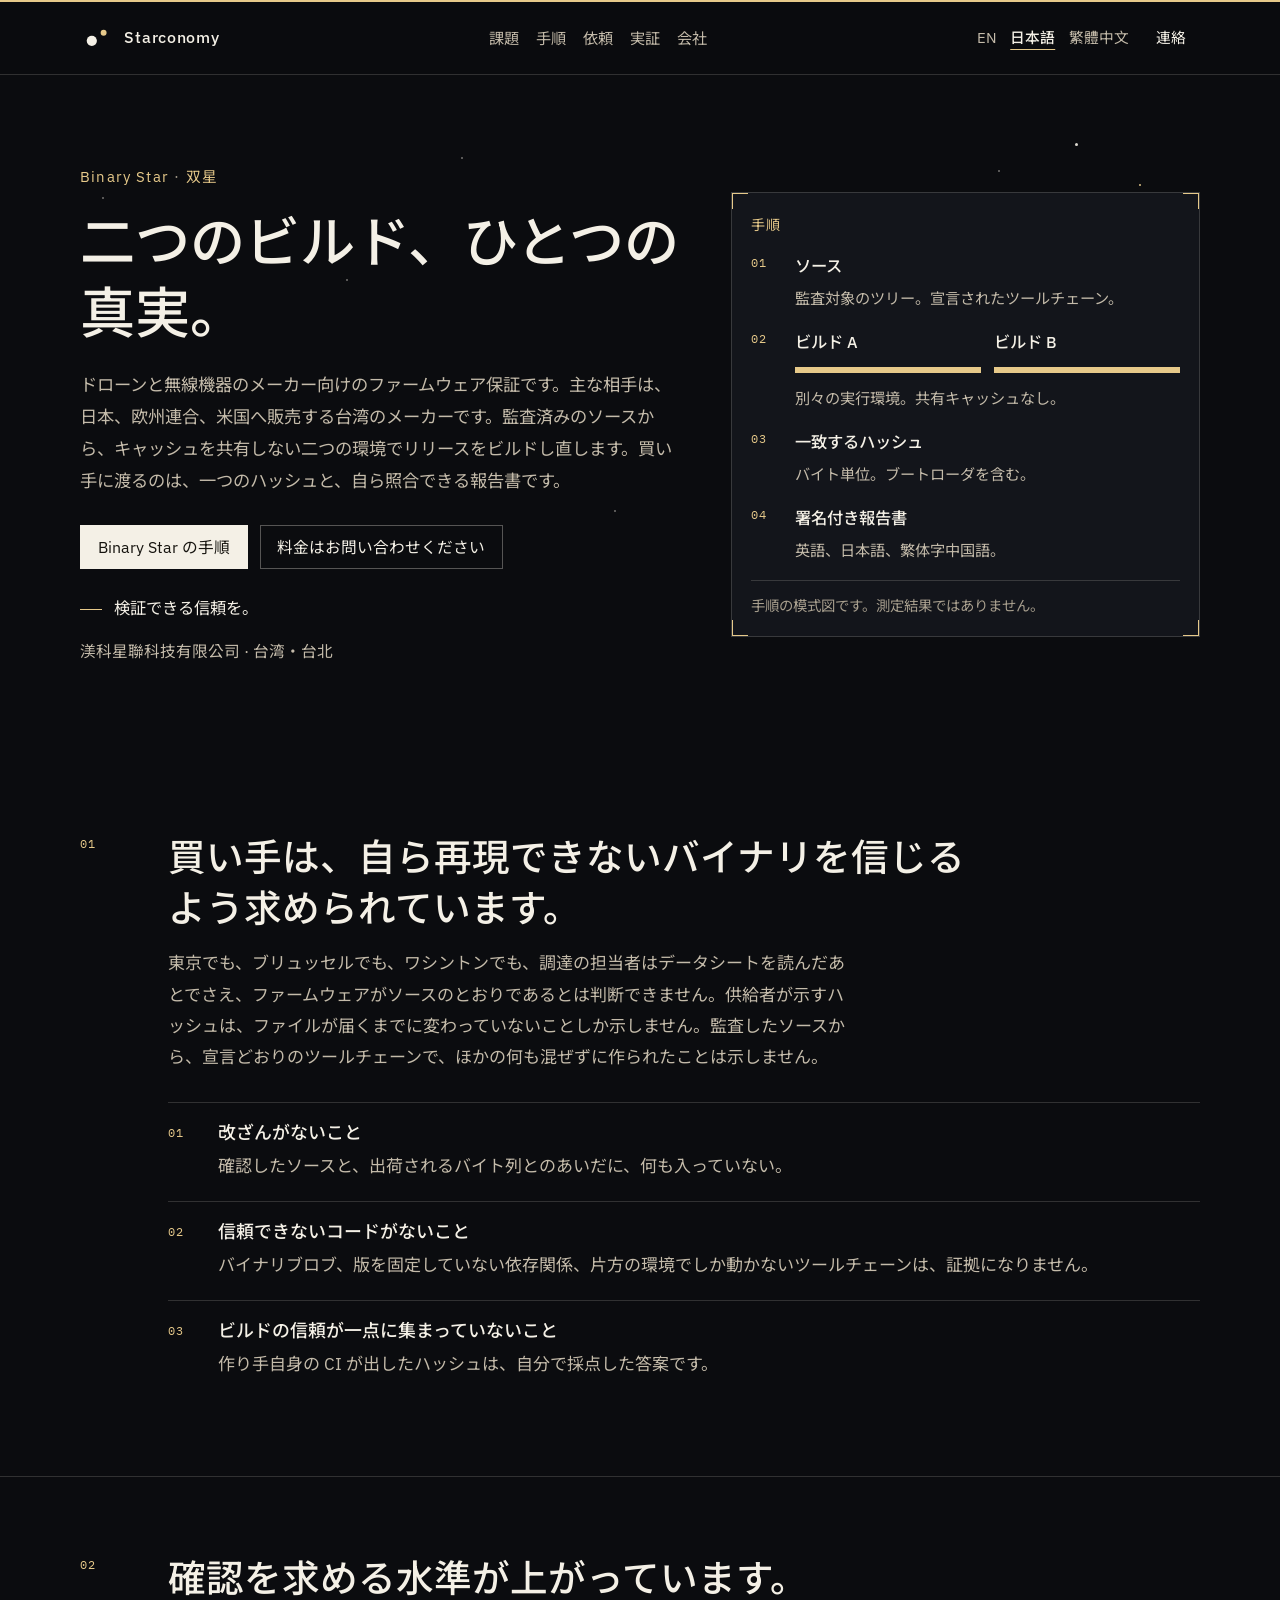
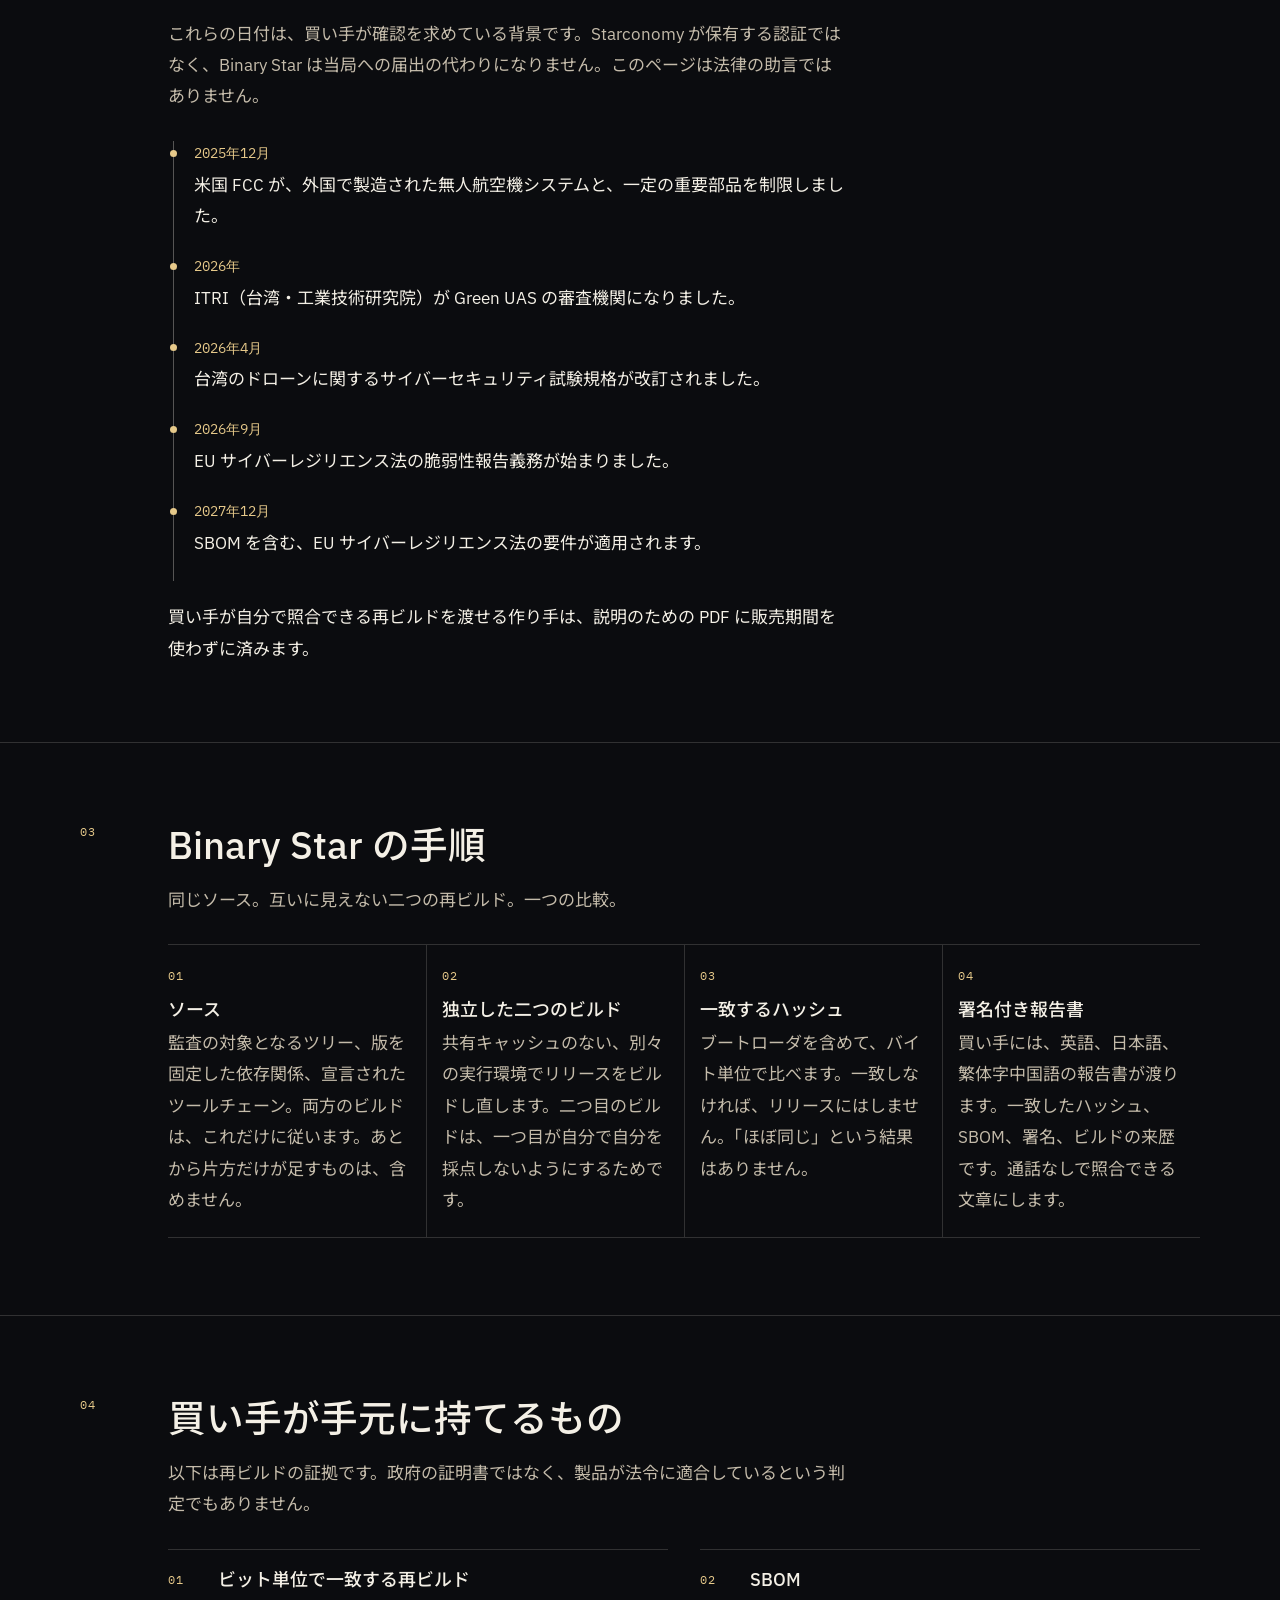
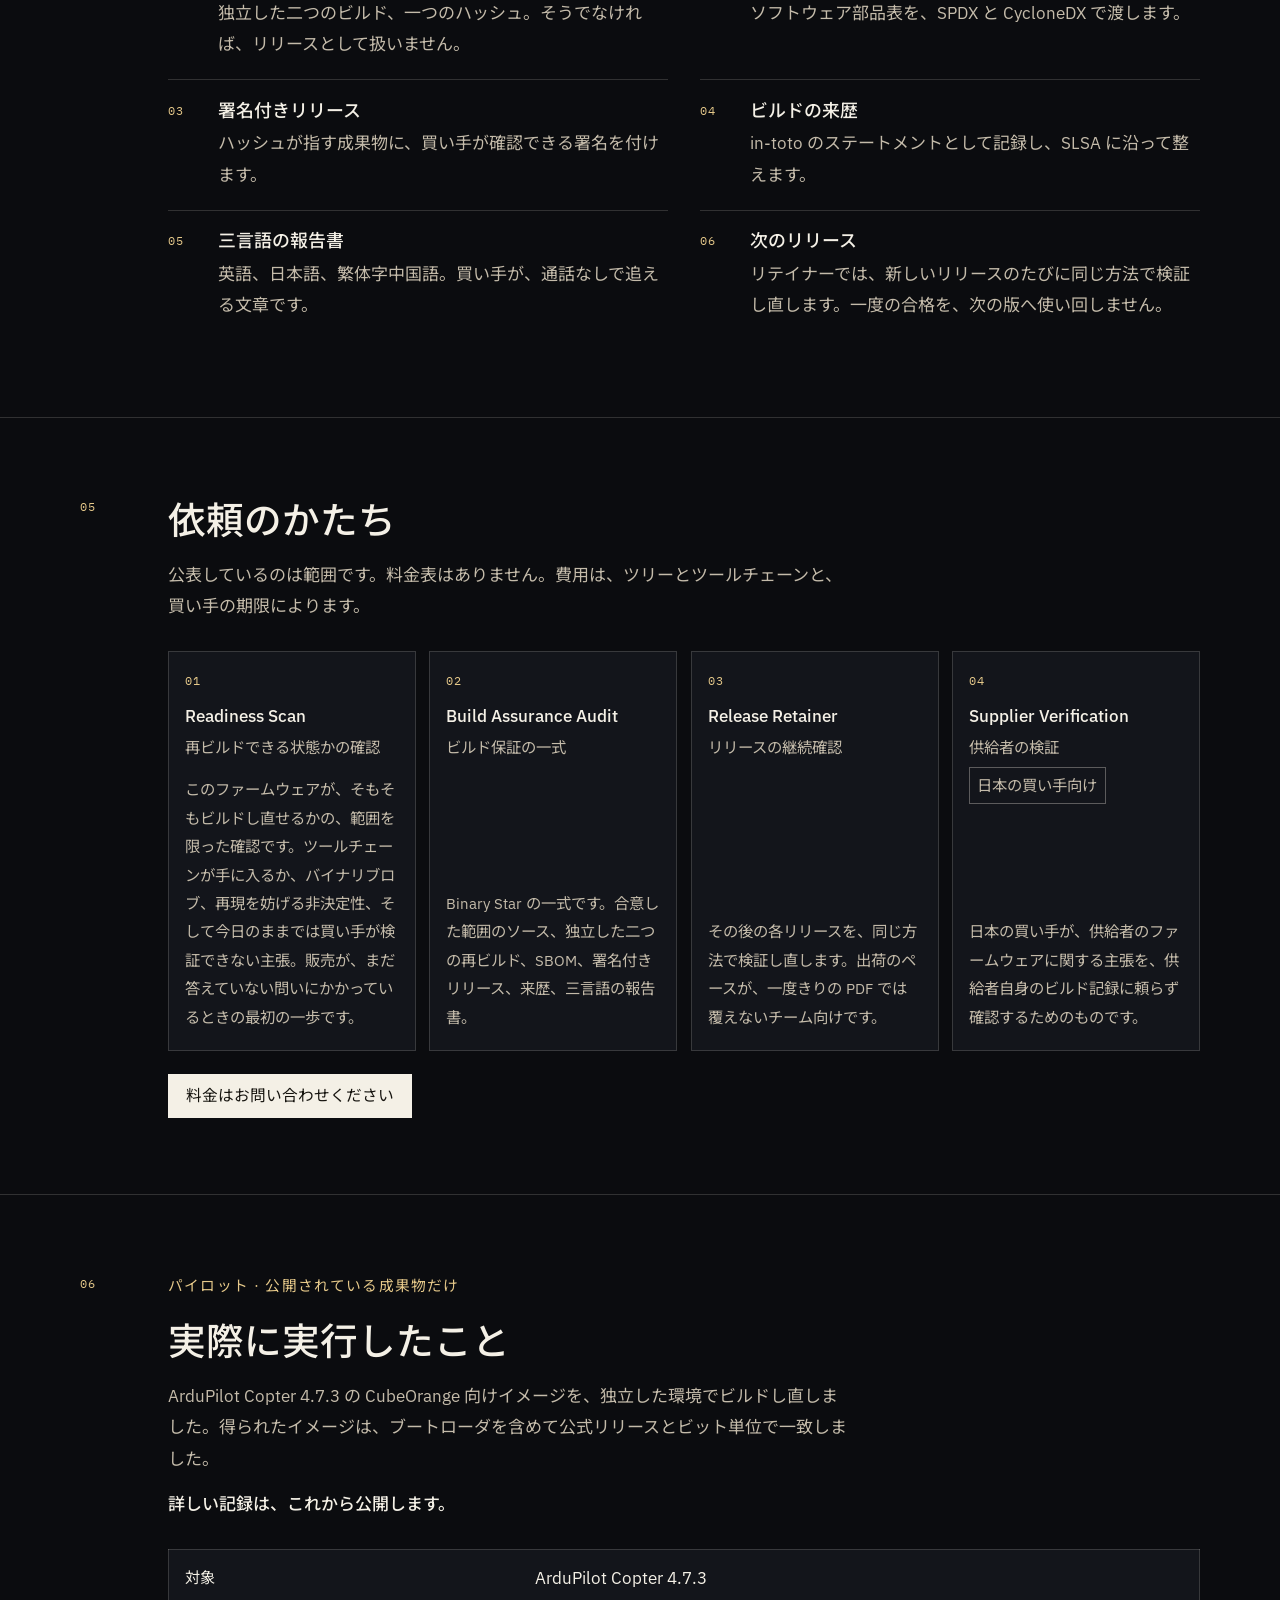
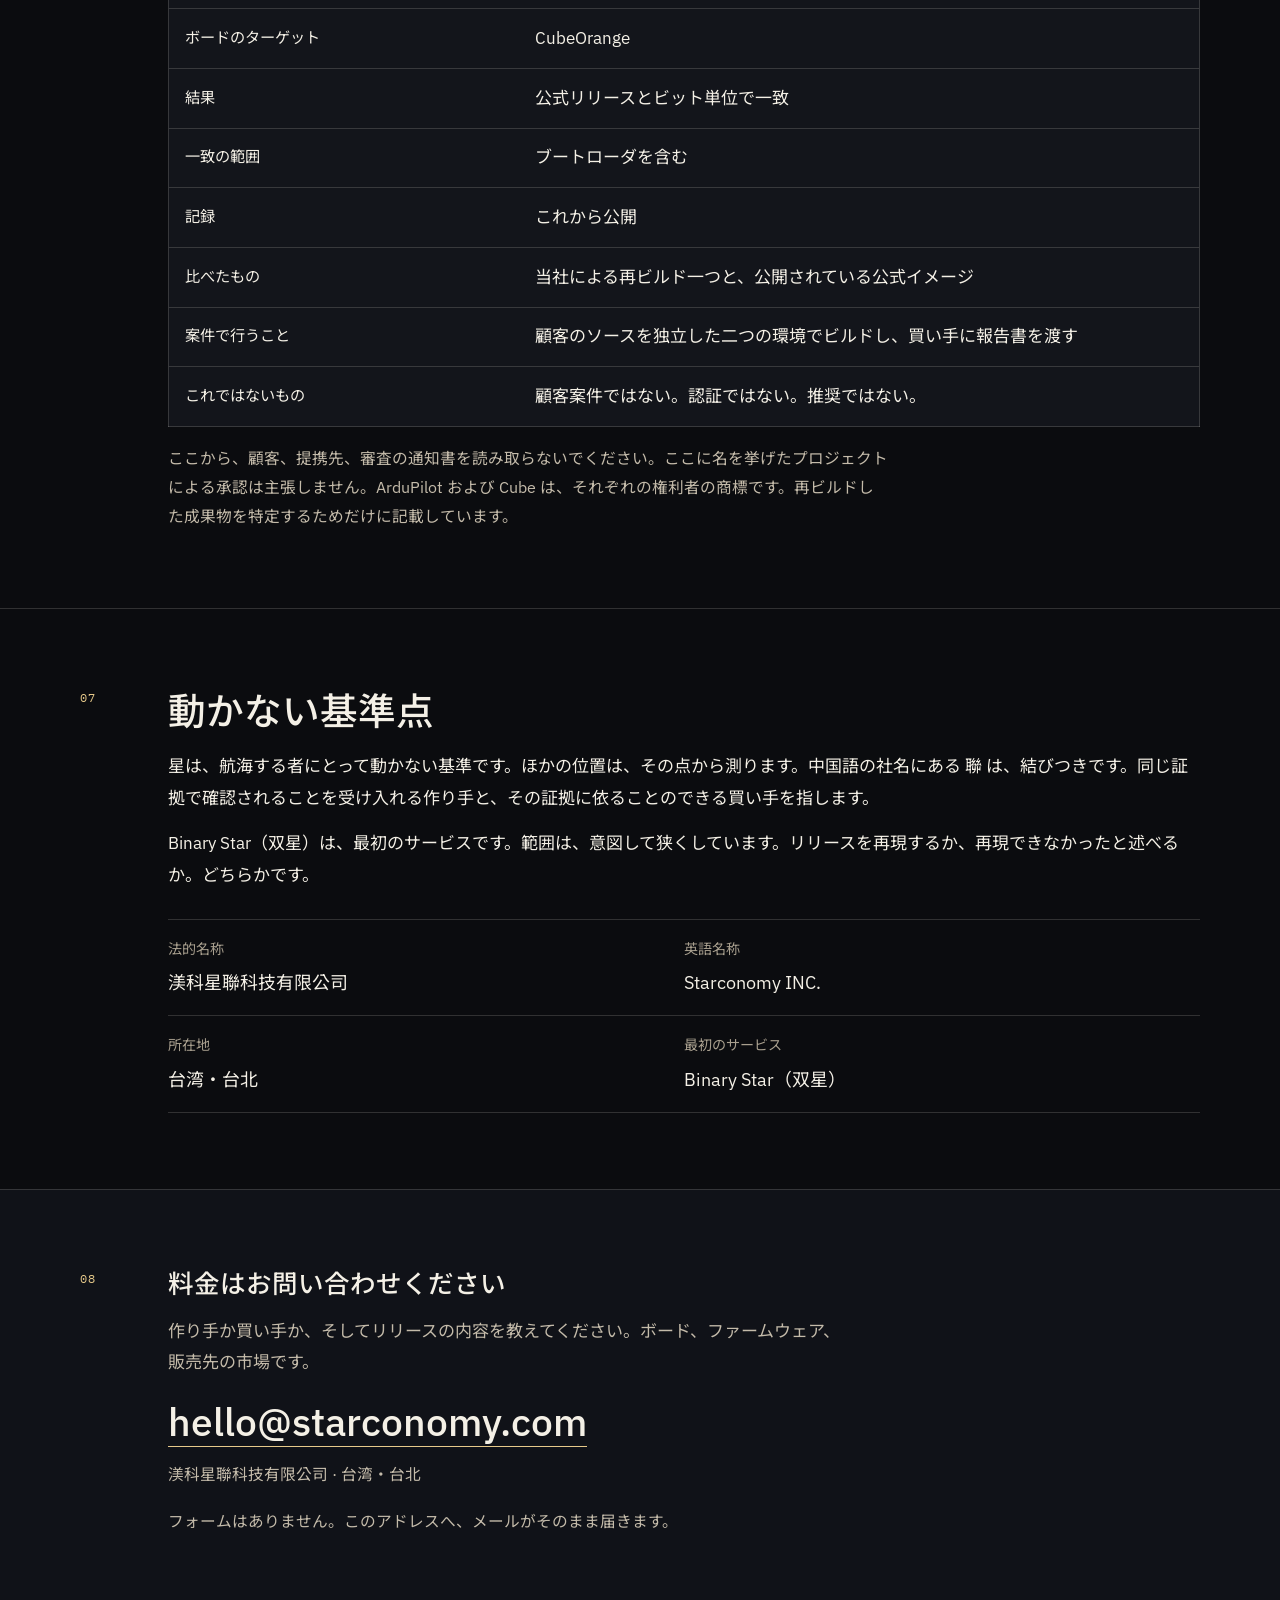
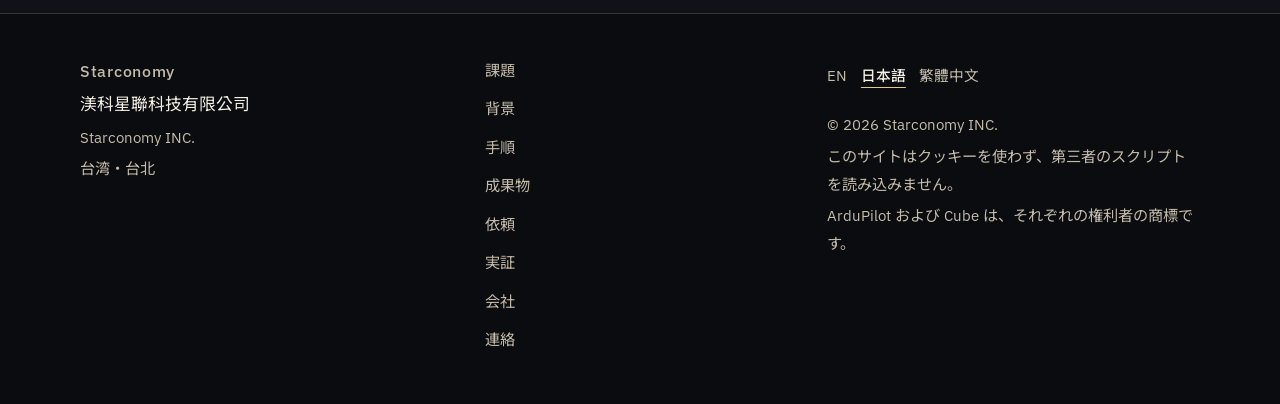
==== site/ja/index.html @ 4d1f9dab "Add the Starconomy landing page Publish a static English, Japanese, and Traditional Chinese site for" ====
<!DOCTYPE html>
<html lang="ja">
<head>
  <meta charset="utf-8">
  <meta name="viewport" content="width=device-width, initial-scale=1">
  <meta name="color-scheme" content="dark">
  <meta name="theme-color" content="#0b0c0f">
  <meta name="format-detection" content="telephone=no">
  <meta name="referrer" content="no-referrer">
  <title>Binary Star — 二つのビルド、ひとつの真実 | Starconomy</title>
  <meta name="description" content="Starconomy は、監査済みのソースからドローンと無線機器のファームウェアを、独立した二つの環境でビルドし直します。一つのハッシュ、SBOM、署名付きリリース、買い手が照合できる報告書。台北。">
  <link rel="canonical" href="https://starconomy.com/ja/">
  <link rel="alternate" hreflang="en" href="https://starconomy.com/">
  <link rel="alternate" hreflang="ja" href="https://starconomy.com/ja/">
  <link rel="alternate" hreflang="zh-Hant" href="https://starconomy.com/zh/">
  <link rel="alternate" hreflang="x-default" href="https://starconomy.com/">
  <meta property="og:type" content="website">
  <meta property="og:site_name" content="Starconomy">
  <meta property="og:title" content="Binary Star — 二つのビルド、ひとつの真実 | Starconomy">
  <meta property="og:description" content="Starconomy は、監査済みのソースからドローンと無線機器のファームウェアを、独立した二つの環境でビルドし直します。一つのハッシュ、SBOM、署名付きリリース、買い手が照合できる報告書。台北。">
  <meta property="og:url" content="https://starconomy.com/ja/">
  <meta property="og:image" content="https://starconomy.com/img/og-ja.png">
  <meta property="og:image:width" content="1200">
  <meta property="og:image:height" content="630">
  <meta property="og:image:alt" content="Starconomy。二つのビルド、ひとつの真実。台北からのファームウェア保証。">
  <meta property="og:locale" content="ja_JP">
  <meta property="og:locale:alternate" content="en_US"><meta property="og:locale:alternate" content="zh_TW">
  <meta name="twitter:card" content="summary_large_image">
  <meta name="twitter:title" content="Binary Star — 二つのビルド、ひとつの真実 | Starconomy">
  <meta name="twitter:description" content="Starconomy は、監査済みのソースからドローンと無線機器のファームウェアを、独立した二つの環境でビルドし直します。一つのハッシュ、SBOM、署名付きリリース、買い手が照合できる報告書。台北。">
  <meta name="twitter:image" content="https://starconomy.com/img/og-ja.png">
  <meta name="twitter:image:alt" content="Starconomy。二つのビルド、ひとつの真実。台北からのファームウェア保証。">
  <link rel="icon" href="../favicon.svg" type="image/svg+xml">
  <link rel="icon" href="../favicon-32.png" sizes="32x32" type="image/png">
  <link rel="apple-touch-icon" href="../apple-touch-icon.png">
  <link rel="preload" href="../fonts/noto-sans-jp-500.woff2" as="font" type="font/woff2" crossorigin>
  <link rel="preload" href="../fonts/noto-sans-jp-400.woff2" as="font" type="font/woff2" crossorigin>
  <link rel="stylesheet" href="../css/site.css">
  <script type="application/ld+json">{"@context":"https://schema.org","@graph":[{"@type":"Organization","@id":"https://starconomy.com/#org","name":"Starconomy","legalName":"渼科星聯科技有限公司","alternateName":"Starconomy INC.","url":"https://starconomy.com/","email":"hello@starconomy.com","address":{"@type":"PostalAddress","addressLocality":"Taipei","addressCountry":"TW"},"description":"ファームウェア保証。独立した二つの再ビルドと、買い手が照合できる一つのハッシュ。","knowsLanguage":["en","ja","zh-Hant"]},{"@type":"Service","name":"Binary Star","alternateName":"雙星","serviceType":"Firmware assurance","provider":{"@id":"https://starconomy.com/#org"},"areaServed":["TW","JP","EU","US"],"url":"https://starconomy.com/ja/","description":"Starconomy は、監査済みのソースからドローンと無線機器のファームウェアを、独立した二つの環境でビルドし直します。一つのハッシュ、SBOM、署名付きリリース、買い手が照合できる報告書。台北。"}]}</script>
  <script>document.documentElement.classList.add("js")</script>
</head>
<body>
  <a class="skip" href="#content">本文へ移動</a>
  <header class="site-header">
    <div class="wrap header-wrap">
      <a class="brand" href="./">
        <svg class="mark" viewBox="0 0 36 36" aria-hidden="true" focusable="false">
  <circle cx="12.5" cy="21" r="5.4" fill="#f4f0e6"/>
  <circle cx="25" cy="12.5" r="3.15" fill="#e6c98a"/>
</svg>
        <span class="brand-name">Starconomy</span>
      </a>
      <nav id="site-nav" class="site-nav" aria-label="主要">
        <a href="#problem">課題</a><a href="#method">手順</a><a href="#tiers">依頼</a><a href="#proof">実証</a><a href="#about">会社</a>
        <a class="nav-mail" href="mailto:hello@starconomy.com?subject=Binary%20Star%20%E3%81%AB%E3%81%A4%E3%81%84%E3%81%A6%E3%81%AE%E5%95%8F%E3%81%84%E5%90%88%E3%82%8F%E3%81%9B">連絡</a>
      </nav>
      <div class="header-tools">
        <nav class="lang" aria-label="言語"><a href="../" hreflang="en" lang="en">EN</a><a href="./" hreflang="ja" lang="ja" aria-current="page">日本語</a><a href="../zh/" hreflang="zh-Hant" lang="zh-Hant">繁體中文</a></nav>
        <a class="btn btn-small header-cta" href="mailto:hello@starconomy.com?subject=Binary%20Star%20%E3%81%AB%E3%81%A4%E3%81%84%E3%81%A6%E3%81%AE%E5%95%8F%E3%81%84%E5%90%88%E3%82%8F%E3%81%9B">連絡</a>
        <button class="nav-toggle" type="button" aria-expanded="false" aria-controls="site-nav" data-open-label="メニュー" data-close-label="メニューを閉じる">
          <span class="bars" aria-hidden="true"></span>
          <span class="visually-hidden toggle-label">メニュー</span>
        </button>
      </div>
    </div>
  </header>
  <main id="content">
    <section class="hero" aria-labelledby="hero-title">
      <div class="stars" aria-hidden="true">
        <i style="left:8%;top:18%"></i><i style="left:18%;top:72%"></i><i style="left:27%;top:30%"></i>
        <i style="left:36%;top:12%"></i><i style="left:48%;top:64%"></i><i style="left:61%;top:22%"></i>
        <i style="left:70%;top:78%"></i><i style="left:78%;top:14%"></i><i style="left:88%;top:40%"></i>
        <i style="left:93%;top:68%"></i><i class="bright" style="left:84%;top:10%"></i>
        <i class="warm" style="left:89%;top:16%"></i>
      </div>
      <div class="wrap hero-grid">
        <div class="hero-copy">
          <p class="eyebrow"><span lang="ja">Binary Star</span> <span class="dot" aria-hidden="true">·</span> <span lang="ja">双星</span></p>
          <h1 id="hero-title">二つのビルド、ひとつの真実。</h1>
          <p class="lede">ドローンと無線機器のメーカー向けのファームウェア保証です。主な相手は、日本、欧州連合、米国へ販売する台湾のメーカーです。監査済みのソースから、キャッシュを共有しない二つの環境でリリースをビルドし直します。買い手に渡るのは、一つのハッシュと、自ら照合できる報告書です。</p>
          <div class="actions">
            <a class="btn btn-primary" href="#method">Binary Star の手順</a>
            <a class="btn btn-ghost" href="mailto:hello@starconomy.com?subject=Binary%20Star%20%E3%81%AB%E3%81%A4%E3%81%84%E3%81%A6%E3%81%AE%E5%95%8F%E3%81%84%E5%90%88%E3%82%8F%E3%81%9B">料金はお問い合わせください</a>
          </div>
          <p class="tagline">検証できる信頼を。</p>
          <p class="hero-meta"><span class="legal" lang="zh-Hant" translate="no">渼科星聯科技有限公司</span> <span aria-hidden="true">·</span> 台湾・台北</p>
        </div>
        
<figure class="schematic">
  <figcaption>手順</figcaption>
  <ol>
    <li>
      <span class="sn">01</span>
      <div>
        <p class="st">ソース</p>
        <p class="sd">監査対象のツリー。宣言されたツールチェーン。</p>
      </div>
    </li>
    <li>
      <span class="sn">02</span>
      <div class="pair">
        <div>
          <p class="st">ビルド A</p>
          <span class="bar" aria-hidden="true"></span>
        </div>
        <div>
          <p class="st">ビルド B</p>
          <span class="bar" aria-hidden="true"></span>
        </div>
        <p class="sd pair-note">別々の実行環境。共有キャッシュなし。</p>
      </div>
    </li>
    <li>
      <span class="sn">03</span>
      <div>
        <p class="st">一致するハッシュ</p>
        <p class="sd">バイト単位。ブートローダを含む。</p>
      </div>
    </li>
    <li>
      <span class="sn">04</span>
      <div>
        <p class="st">署名付き報告書</p>
        <p class="sd">英語、日本語、繁体字中国語。</p>
      </div>
    </li>
  </ol>
  <p class="schematic-note">手順の模式図です。測定結果ではありません。</p>
</figure>
      </div>
    </section>

    <section id="problem" class="section">
      <div class="wrap">
        <div class="section-head">
          <p class="idx">01</p>
          <div>
            <h2>買い手は、自ら再現できないバイナリを信じるよう求められています。</h2>
            <p class="intro">東京でも、ブリュッセルでも、ワシントンでも、調達の担当者はデータシートを読んだあとでさえ、ファームウェアがソースのとおりであるとは判断できません。供給者が示すハッシュは、ファイルが届くまでに変わっていないことしか示しません。監査したソースから、宣言どおりのツールチェーンで、ほかの何も混ぜずに作られたことは示しません。</p>
          </div>
        </div>
        <div class="section-body">
          <ol class="points"><li><span class="pn">01</span><div><h3>改ざんがないこと</h3><p>確認したソースと、出荷されるバイト列とのあいだに、何も入っていない。</p></div></li><li><span class="pn">02</span><div><h3>信頼できないコードがないこと</h3><p>バイナリブロブ、版を固定していない依存関係、片方の環境でしか動かないツールチェーンは、証拠になりません。</p></div></li><li><span class="pn">03</span><div><h3>ビルドの信頼が一点に集まっていないこと</h3><p>作り手自身の CI が出したハッシュは、自分で採点した答案です。</p></div></li></ol>
        </div>
      </div>
    </section>

    <section id="why" class="section">
      <div class="wrap">
        <div class="section-head">
          <p class="idx">02</p>
          <div>
            <h2>確認を求める水準が上がっています。</h2>
            <p class="intro">これらの日付は、買い手が確認を求めている背景です。Starconomy が保有する認証ではなく、Binary Star は当局への届出の代わりになりません。このページは法律の助言ではありません。</p>
          </div>
        </div>
        <div class="section-body">
          <ol class="timeline"><li><time datetime="2025-12">2025年12月</time><p>米国 FCC が、外国で製造された無人航空機システムと、一定の重要部品を制限しました。</p></li><li><time datetime="2026">2026年</time><p>ITRI（台湾・工業技術研究院）が Green UAS の審査機関になりました。</p></li><li><time datetime="2026-04">2026年4月</time><p>台湾のドローンに関するサイバーセキュリティ試験規格が改訂されました。</p></li><li><time datetime="2026-09">2026年9月</time><p>EU サイバーレジリエンス法の脆弱性報告義務が始まりました。</p></li><li><time datetime="2027-12">2027年12月</time><p>SBOM を含む、EU サイバーレジリエンス法の要件が適用されます。</p></li></ol>
          <p class="closing">買い手が自分で照合できる再ビルドを渡せる作り手は、説明のための PDF に販売期間を使わずに済みます。</p>
        </div>
      </div>
    </section>

    <section id="method" class="section">
      <div class="wrap">
        <div class="section-head">
          <p class="idx">03</p>
          <div>
            <h2>Binary Star の手順</h2>
            <p class="intro">同じソース。互いに見えない二つの再ビルド。一つの比較。</p>
          </div>
        </div>
        <div class="section-body">
          <ol class="steps"><li><span class="sn">01</span><h3>ソース</h3><p>監査の対象となるツリー、版を固定した依存関係、宣言されたツールチェーン。両方のビルドは、これだけに従います。あとから片方だけが足すものは、含めません。</p></li><li><span class="sn">02</span><h3>独立した二つのビルド</h3><p>共有キャッシュのない、別々の実行環境でリリースをビルドし直します。二つ目のビルドは、一つ目が自分で自分を採点しないようにするためです。</p></li><li><span class="sn">03</span><h3>一致するハッシュ</h3><p>ブートローダを含めて、バイト単位で比べます。一致しなければ、リリースにはしません。「ほぼ同じ」という結果はありません。</p></li><li><span class="sn">04</span><h3>署名付き報告書</h3><p>買い手には、英語、日本語、繁体字中国語の報告書が渡ります。一致したハッシュ、SBOM、署名、ビルドの来歴です。通話なしで照合できる文章にします。</p></li></ol>
        </div>
      </div>
    </section>

    <section id="deliverables" class="section">
      <div class="wrap">
        <div class="section-head">
          <p class="idx">04</p>
          <div>
            <h2>買い手が手元に持てるもの</h2>
            <p class="intro">以下は再ビルドの証拠です。政府の証明書ではなく、製品が法令に適合しているという判定でもありません。</p>
          </div>
        </div>
        <div class="section-body">
          <ol class="deliverables"><li><span class="sn">01</span><div><h3>ビット単位で一致する再ビルド</h3><p>独立した二つのビルド、一つのハッシュ。そうでなければ、リリースとして扱いません。</p></div></li><li><span class="sn">02</span><div><h3>SBOM</h3><p>ソフトウェア部品表を、SPDX と CycloneDX で渡します。</p></div></li><li><span class="sn">03</span><div><h3>署名付きリリース</h3><p>ハッシュが指す成果物に、買い手が確認できる署名を付けます。</p></div></li><li><span class="sn">04</span><div><h3>ビルドの来歴</h3><p>in-toto のステートメントとして記録し、SLSA に沿って整えます。</p></div></li><li><span class="sn">05</span><div><h3>三言語の報告書</h3><p>英語、日本語、繁体字中国語。買い手が、通話なしで追える文章です。</p></div></li><li><span class="sn">06</span><div><h3>次のリリース</h3><p>リテイナーでは、新しいリリースのたびに同じ方法で検証し直します。一度の合格を、次の版へ使い回しません。</p></div></li></ol>
        </div>
      </div>
    </section>

    <section id="tiers" class="section">
      <div class="wrap">
        <div class="section-head">
          <p class="idx">05</p>
          <div>
            <h2>依頼のかたち</h2>
            <p class="intro">公表しているのは範囲です。料金表はありません。費用は、ツリーとツールチェーンと、買い手の期限によります。</p>
          </div>
        </div>
        <div class="section-body">
          <ol class="tiers"><li><span class="sn">01</span><h3>Readiness Scan</h3><p class="gloss">再ビルドできる状態かの確認</p><p>このファームウェアが、そもそもビルドし直せるかの、範囲を限った確認です。ツールチェーンが手に入るか、バイナリブロブ、再現を妨げる非決定性、そして今日のままでは買い手が検証できない主張。販売が、まだ答えていない問いにかかっているときの最初の一歩です。</p></li><li><span class="sn">02</span><h3>Build Assurance Audit</h3><p class="gloss">ビルド保証の一式</p><p>Binary Star の一式です。合意した範囲のソース、独立した二つの再ビルド、SBOM、署名付きリリース、来歴、三言語の報告書。</p></li><li><span class="sn">03</span><h3>Release Retainer</h3><p class="gloss">リリースの継続確認</p><p>その後の各リリースを、同じ方法で検証し直します。出荷のペースが、一度きりの PDF では覆えないチーム向けです。</p></li><li><span class="sn">04</span><h3>Supplier Verification</h3><p class="gloss">供給者の検証</p><p class="tag">日本の買い手向け</p><p>日本の買い手が、供給者のファームウェアに関する主張を、供給者自身のビルド記録に頼らず確認するためのものです。</p></li></ol><p class="section-cta"><a class="btn btn-primary" href="mailto:hello@starconomy.com?subject=Binary%20Star%20%E3%81%AB%E3%81%A4%E3%81%84%E3%81%A6%E3%81%AE%E5%95%8F%E3%81%84%E5%90%88%E3%82%8F%E3%81%9B">料金はお問い合わせください</a></p>
        </div>
      </div>
    </section>

    <section id="proof" class="section">
      <div class="wrap">
        <div class="section-head">
          <p class="idx">06</p>
          <div>
            <p class="eyebrow">パイロット · 公開されている成果物だけ</p>
            <h2>実際に実行したこと</h2>
            <p class="intro">ArduPilot Copter 4.7.3 の CubeOrange 向けイメージを、独立した環境でビルドし直しました。得られたイメージは、ブートローダを含めて公式リリースとビット単位で一致しました。</p>
            <p class="coming">詳しい記録は、これから公開します。</p>
          </div>
        </div>
        <div class="section-body">
          <table class="spec"><tbody><tr><th scope="row">対象</th><td>ArduPilot Copter 4.7.3</td></tr><tr><th scope="row">ボードのターゲット</th><td>CubeOrange</td></tr><tr><th scope="row">結果</th><td>公式リリースとビット単位で一致</td></tr><tr><th scope="row">一致の範囲</th><td>ブートローダを含む</td></tr><tr><th scope="row">記録</th><td>これから公開</td></tr><tr><th scope="row">比べたもの</th><td>当社による再ビルド一つと、公開されている公式イメージ</td></tr><tr><th scope="row">案件で行うこと</th><td>顧客のソースを独立した二つの環境でビルドし、買い手に報告書を渡す</td></tr><tr><th scope="row">これではないもの</th><td>顧客案件ではない。認証ではない。推奨ではない。</td></tr></tbody></table>
          <p class="note">ここから、顧客、提携先、審査の通知書を読み取らないでください。ここに名を挙げたプロジェクトによる承認は主張しません。ArduPilot および Cube は、それぞれの権利者の商標です。再ビルドした成果物を特定するためだけに記載しています。</p>
        </div>
      </div>
    </section>

    <section id="about" class="section">
      <div class="wrap">
        <div class="section-head">
          <p class="idx">07</p>
          <div>
            <h2>動かない基準点</h2>
            <p>星は、航海する者にとって動かない基準です。ほかの位置は、その点から測ります。中国語の社名にある <span lang="zh-Hant">聯</span> は、結びつきです。同じ証拠で確認されることを受け入れる作り手と、その証拠に依ることのできる買い手を指します。</p><p>Binary Star（双星）は、最初のサービスです。範囲は、意図して狭くしています。リリースを再現するか、再現できなかったと述べるか。どちらかです。</p>
          </div>
        </div>
        <div class="section-body">
          <dl class="facts"><div><dt>法的名称</dt><dd><span class="legal" lang="zh-Hant" translate="no">渼科星聯科技有限公司</span></dd></div><div><dt>英語名称</dt><dd>Starconomy INC.</dd></div><div><dt>所在地</dt><dd>台湾・台北</dd></div><div><dt>最初のサービス</dt><dd>Binary Star（双星）</dd></div></dl>
        </div>
      </div>
    </section>

    <section id="contact" class="contact">
      <div class="wrap contact-grid">
        <p class="idx">08</p>
        <div>
          <h2>料金はお問い合わせください</h2>
          <p class="intro">作り手か買い手か、そしてリリースの内容を教えてください。ボード、ファームウェア、販売先の市場です。</p>
          <p><a class="email" href="mailto:hello@starconomy.com?subject=Binary%20Star%20%E3%81%AB%E3%81%A4%E3%81%84%E3%81%A6%E3%81%AE%E5%95%8F%E3%81%84%E5%90%88%E3%82%8F%E3%81%9B">hello@starconomy.com</a></p>
          <p class="hero-meta"><span class="legal" lang="zh-Hant" translate="no">渼科星聯科技有限公司</span> <span aria-hidden="true">·</span> 台湾・台北</p>
          <p class="note">フォームはありません。このアドレスへ、メールがそのまま届きます。</p>
        </div>
      </div>
    </section>
  </main>
  <footer class="site-footer">
    <div class="wrap footer-grid">
      <div>
        <p class="brand-name">Starconomy</p>
        <p class="legal-line"><span class="legal" lang="zh-Hant" translate="no">渼科星聯科技有限公司</span></p>
        <p>Starconomy INC.</p>
        <p>台湾・台北</p>
      </div>
      <nav class="footer-nav" aria-label="このページ">
        <a href="#problem">課題</a><a href="#why">背景</a><a href="#method">手順</a><a href="#deliverables">成果物</a><a href="#tiers">依頼</a><a href="#proof">実証</a><a href="#about">会社</a><a href="#contact">連絡</a>
      </nav>
      <div class="footer-meta">
        <nav class="lang" aria-label="言語"><a href="../" hreflang="en" lang="en">EN</a><a href="./" hreflang="ja" lang="ja" aria-current="page">日本語</a><a href="../zh/" hreflang="zh-Hant" lang="zh-Hant">繁體中文</a></nav>
        <p>© 2026 Starconomy INC.</p>
        <p>このサイトはクッキーを使わず、第三者のスクリプトを読み込みません。</p>
        <p>ArduPilot および Cube は、それぞれの権利者の商標です。</p>
      </div>
    </div>
  </footer>
  <script src="../js/site.js"></script>
</body>
</html>
---- site/css/site.css ----
@font-face {
  font-family: "IBM Plex Sans";
  font-style: normal;
  font-weight: 400;
  font-display: swap;
  src: url("../fonts/ibm-plex-sans-400.woff2") format("woff2");
  unicode-range: U+0000-00FF, U+0131, U+0152-0153, U+02BB-02BC, U+02C6, U+02DA, U+02DC, U+2000-206F, U+20AC, U+2122, U+2191, U+2193, U+2212, U+2215, U+FEFF, U+FFFD;
}

@font-face {
  font-family: "IBM Plex Sans";
  font-style: normal;
  font-weight: 500;
  font-display: swap;
  src: url("../fonts/ibm-plex-sans-500.woff2") format("woff2");
  unicode-range: U+0000-00FF, U+0131, U+0152-0153, U+02BB-02BC, U+02C6, U+02DA, U+02DC, U+2000-206F, U+20AC, U+2122, U+2191, U+2193, U+2212, U+2215, U+FEFF, U+FFFD;
}

@font-face {
  font-family: "IBM Plex Mono";
  font-style: normal;
  font-weight: 400;
  font-display: swap;
  src: url("../fonts/ibm-plex-mono-400.woff2") format("woff2");
  unicode-range: U+0000-00FF, U+2000-206F, U+20AC, U+2212, U+2215;
}

@font-face {
  font-family: "Noto Sans TC";
  font-style: normal;
  font-weight: 400;
  font-display: swap;
  src: url("../fonts/noto-sans-tc-400.woff2") format("woff2");
}

@font-face {
  font-family: "Noto Sans TC";
  font-style: normal;
  font-weight: 500;
  font-display: swap;
  src: url("../fonts/noto-sans-tc-500.woff2") format("woff2");
}

@font-face {
  font-family: "Noto Sans JP";
  font-style: normal;
  font-weight: 400;
  font-display: swap;
  src: url("../fonts/noto-sans-jp-400.woff2") format("woff2");
}

@font-face {
  font-family: "Noto Sans JP";
  font-style: normal;
  font-weight: 500;
  font-display: swap;
  src: url("../fonts/noto-sans-jp-500.woff2") format("woff2");
}

:root {
  --bg: #0b0c0f;
  --bg-2: #13151b;
  --bg-3: #191c23;
  --text: #f4f0e6;
  --muted: #c4bbaa;
  --soft: #a89f8e;
  --gold: #e6c98a;
  --line: rgba(244, 240, 230, 0.16);
  --line-strong: rgba(244, 240, 230, 0.32);
  --ink: #16140f;
  --header: 4.5rem;
  --max: 1120px;
  --sans: "IBM Plex Sans", "Noto Sans TC", "PingFang TC", "Microsoft JhengHei", sans-serif;
  --mono: "IBM Plex Mono", ui-monospace, "SFMono-Regular", monospace;
  color-scheme: dark;
}

:lang(en) {
  font-family: "IBM Plex Sans", "Noto Sans TC", "PingFang TC", "Microsoft JhengHei", sans-serif;
}

:lang(ja) {
  font-family: "IBM Plex Sans", "Noto Sans JP", "Noto Sans TC", "Hiragino Sans", "Yu Gothic", sans-serif;
}

:lang(zh-Hant) {
  font-family: "IBM Plex Sans", "Noto Sans TC", "PingFang TC", "Microsoft JhengHei", sans-serif;
}

.lang a,
.legal {
  font-family: "IBM Plex Sans", "Noto Sans TC", "Noto Sans JP", "PingFang TC", "Microsoft JhengHei", sans-serif;
}

*,
*::before,
*::after { box-sizing: border-box; }

html {
  background: var(--bg);
  scroll-behavior: smooth;
}

body {
  margin: 0;
  background:
    radial-gradient(900px 420px at 85% -10%, rgba(230, 201, 138, 0.08), transparent 60%),
    var(--bg);
  color: var(--text);
  font-family: var(--sans);
  font-size: 1.0625rem;
  font-weight: 400;
  line-height: 1.65;
  text-rendering: optimizeLegibility;
}

:lang(ja) body,
:lang(zh-Hant) body { line-height: 1.85; }

img, svg { max-width: 100%; }

h1, h2, h3, p { margin: 0; }

h1, h2, h3 { font-weight: 500; line-height: 1.15; letter-spacing: -0.02em; }

:lang(ja) h1,
:lang(ja) h2,
:lang(ja) h3,
:lang(zh-Hant) h1,
:lang(zh-Hant) h2,
:lang(zh-Hant) h3 {
  letter-spacing: 0;
  line-height: 1.35;
}

a { color: inherit; }

a:focus-visible,
button:focus-visible {
  outline: 2px solid var(--gold);
  outline-offset: 3px;
}

::selection { background: var(--gold); color: var(--ink); }

.visually-hidden {
  position: absolute;
  width: 1px;
  height: 1px;
  padding: 0;
  margin: -1px;
  overflow: hidden;
  clip: rect(0, 0, 0, 0);
  white-space: nowrap;
  border: 0;
}

.skip {
  position: absolute;
  left: 1rem;
  top: -4rem;
  z-index: 50;
  background: var(--text);
  color: var(--ink);
  padding: 0.6rem 0.9rem;
  text-decoration: none;
}

.skip:focus { top: 0.75rem; }

.wrap {
  width: min(var(--max), calc(100% - 2.5rem));
  margin-inline: auto;
}

.site-header {
  position: sticky;
  top: 0;
  z-index: 30;
  background: rgba(11, 12, 15, 0.92);
  border-top: 2px solid var(--gold);
  border-bottom: 1px solid var(--line);
  backdrop-filter: blur(14px);
}

.header-wrap {
  display: flex;
  align-items: center;
  gap: 1.25rem;
  min-height: var(--header);
}

.brand {
  display: inline-flex;
  align-items: center;
  gap: 0.65rem;
  text-decoration: none;
  flex: 0 0 auto;
}

.mark { width: 34px; height: 34px; display: block; }

.brand-name {
  font-weight: 500;
  letter-spacing: 0.045em;
  font-size: 0.98rem;
}

.site-nav {
  display: flex;
  align-items: center;
  gap: 0.15rem 1.05rem;
  flex: 1 1 auto;
  justify-content: center;
}

.site-nav a {
  text-decoration: none;
  color: var(--muted);
  font-size: 0.95rem;
  padding: 0.35rem 0;
}

.site-nav a:hover { color: var(--text); }

.nav-mail { display: none; }

.header-tools {
  display: flex;
  align-items: center;
  gap: 0.85rem;
  margin-left: auto;
}

.lang {
  display: flex;
  align-items: center;
  gap: 0.15rem 0.85rem;
  flex-wrap: wrap;
}

.lang a {
  color: var(--muted);
  text-decoration: none;
  font-size: 0.92rem;
  padding: 0.4rem 0;
  min-height: 44px;
  display: inline-flex;
  align-items: center;
}

.lang a[aria-current="page"] {
  color: var(--text);
  font-weight: 500;
  text-decoration: underline;
  text-decoration-color: var(--gold);
  text-decoration-thickness: 1px;
  text-underline-offset: 0.4em;
}

.btn {
  display: inline-flex;
  align-items: center;
  justify-content: center;
  min-height: 44px;
  padding: 0.65rem 1.05rem;
  text-decoration: none;
  border: 1px solid transparent;
  font: inherit;
  font-size: 0.98rem;
  line-height: 1.3;
  cursor: pointer;
}

.btn-primary { background: var(--text); color: var(--ink); }
.btn-primary:hover { background: #fffaf0; }
.btn-ghost { border-color: var(--line-strong); color: var(--text); background: transparent; }
.btn-ghost:hover { border-color: var(--gold); }
.btn-small { min-height: 40px; padding: 0.4rem 0.8rem; font-size: 0.92rem; }

.nav-toggle {
  display: none;
  width: 44px;
  height: 44px;
  padding: 0;
  border: 1px solid var(--line-strong);
  background: transparent;
  color: var(--text);
  align-items: center;
  justify-content: center;
}

.bars,
.bars::before,
.bars::after {
  display: block;
  width: 16px;
  height: 1.5px;
  background: currentColor;
  position: relative;
}

.bars::before,
.bars::after {
  content: "";
  position: absolute;
  left: 0;
}

.bars::before { top: -6px; }
.bars::after { top: 6px; }

.js body.nav-open .bars { background: transparent; }
.js body.nav-open .bars::before { top: 0; transform: rotate(45deg); }
.js body.nav-open .bars::after { top: 0; transform: rotate(-45deg); }

.hero { position: relative; overflow: hidden; }

.stars { position: absolute; inset: 0; pointer-events: none; }

.stars i {
  position: absolute;
  width: 2px;
  height: 2px;
  border-radius: 50%;
  background: #f4f0e6;
  opacity: 0.45;
}

.stars i.bright { width: 3px; height: 3px; opacity: 0.9; }
.stars i.warm { width: 2px; height: 2px; background: var(--gold); opacity: 0.95; }

.hero-grid {
  position: relative;
  display: grid;
  grid-template-columns: minmax(0, 1.15fr) minmax(280px, 0.9fr);
  gap: clamp(2rem, 4vw, 4rem);
  align-items: center;
  padding: clamp(3.2rem, 7vw, 5.5rem) 0 clamp(3.5rem, 7vw, 5.75rem);
}

.eyebrow {
  margin: 0 0 1rem;
  color: var(--gold);
  font-family: var(--mono);
  font-size: 0.78rem;
  letter-spacing: 0.14em;
  text-transform: uppercase;
}

:lang(ja) .eyebrow,
:lang(zh-Hant) .eyebrow {
  font-family: inherit;
  letter-spacing: 0.08em;
  text-transform: none;
  font-size: 0.92rem;
}

.dot { color: var(--soft); }

h1 {
  font-size: clamp(2.7rem, 6vw, 4.7rem);
  line-height: 0.98;
  letter-spacing: -0.045em;
  max-width: 11ch;
}

:lang(ja) h1,
:lang(zh-Hant) h1 {
  font-size: clamp(2rem, 5vw, 3.45rem);
  line-height: 1.28;
  letter-spacing: 0;
  max-width: 14em;
}

.lede {
  margin-top: 1.35rem;
  max-width: 42rem;
  color: var(--muted);
  font-size: 1.08rem;
}

.actions {
  display: flex;
  flex-wrap: wrap;
  gap: 0.75rem;
  margin-top: 1.75rem;
}

.tagline {
  margin-top: 1.5rem;
  color: var(--text);
  font-size: 1.02rem;
}

.tagline::before {
  content: "";
  display: inline-block;
  width: 1.4rem;
  height: 1px;
  background: var(--gold);
  margin-right: 0.7rem;
  vertical-align: middle;
}

.hero-meta {
  margin-top: 0.85rem;
  color: var(--muted);
  font-size: 0.98rem;
}

.legal { font-weight: 400; }

.schematic {
  margin: 0;
  padding: 1.15rem 1.2rem 1rem;
  background:
    linear-gradient(var(--gold), var(--gold)) 0 0 / 16px 1px no-repeat,
    linear-gradient(var(--gold), var(--gold)) 0 0 / 1px 16px no-repeat,
    linear-gradient(var(--gold), var(--gold)) 100% 0 / 16px 1px no-repeat,
    linear-gradient(var(--gold), var(--gold)) 100% 0 / 1px 16px no-repeat,
    linear-gradient(var(--gold), var(--gold)) 0 100% / 16px 1px no-repeat,
    linear-gradient(var(--gold), var(--gold)) 0 100% / 1px 16px no-repeat,
    linear-gradient(var(--gold), var(--gold)) 100% 100% / 16px 1px no-repeat,
    linear-gradient(var(--gold), var(--gold)) 100% 100% / 1px 16px no-repeat,
    var(--bg-2);
  border: 1px solid var(--line);
}

.schematic figcaption {
  font-family: var(--mono);
  font-size: 0.75rem;
  letter-spacing: 0.14em;
  text-transform: uppercase;
  color: var(--gold);
  margin-bottom: 0.85rem;
}

:lang(ja) .schematic figcaption,
:lang(zh-Hant) .schematic figcaption {
  font-family: inherit;
  letter-spacing: 0.08em;
  text-transform: none;
  font-size: 0.88rem;
}

.schematic ol {
  list-style: none;
  margin: 0;
  padding: 0;
  display: flex;
  flex-direction: column;
  gap: 0.95rem;
}

.schematic li {
  display: grid;
  grid-template-columns: 2.2rem 1fr;
  gap: 0.55rem;
  align-items: start;
}

.sn, .pn, .idx {
  font-family: var(--mono);
  font-variant-numeric: tabular-nums;
  color: var(--gold);
  font-size: 0.78rem;
  letter-spacing: 0.06em;
}

.st { font-weight: 500; font-size: 1.02rem; }
.sd, .pair-note { color: var(--muted); font-size: 0.95rem; margin-top: 0.15rem; }

.pair {
  display: grid;
  grid-template-columns: 1fr 1fr;
  gap: 0.7rem 0.85rem;
}

.pair-note { grid-column: 1 / -1; margin-top: 0; }

.bar {
  display: block;
  height: 6px;
  width: 100%;
  margin-top: 0.6rem;
  background: var(--gold);
}

.schematic-note {
  margin-top: 1rem;
  padding-top: 0.75rem;
  border-top: 1px solid var(--line);
  color: var(--soft);
  font-size: 0.9rem;
}

.section { padding: clamp(3.25rem, 6vw, 5rem) 0; }

.section + .section { border-top: 1px solid var(--line); }

.section-head,
.section-body {
  display: grid;
  grid-template-columns: 4.5rem minmax(0, 1fr);
  column-gap: 1rem;
}

.section-body { margin-top: 1.75rem; }

.section-body > * { grid-column: 2; }

.section-head h2 {
  font-size: clamp(1.7rem, 3vw, 2.35rem);
  max-width: 22em;
}

.intro { margin-top: 0.9rem; color: var(--muted); max-width: 68ch; }
.section-head h2 + p,
.section-head p + p { margin-top: 0.9rem; }
.coming { margin-top: 0.75rem; font-weight: 500; }
.closing { margin-top: 1.35rem; max-width: 68ch; }
.note { margin-top: 1.1rem; color: var(--muted); max-width: 72ch; font-size: 0.98rem; }

.points, .deliverables, .steps, .tiers, .timeline {
  list-style: none;
  margin: 0;
  padding: 0;
}

.points { display: grid; gap: 0; }

.points li, .deliverables li {
  display: grid;
  grid-template-columns: 2.4rem 1fr;
  gap: 0.75rem;
  padding: 1.15rem 0;
  border-top: 1px solid var(--line);
}

.points h3, .deliverables h3, .steps h3, .tiers h3 {
  font-size: 1.12rem;
}

.points p, .deliverables p, .steps p, .tiers p { color: var(--muted); margin-top: 0.35rem; }

.deliverables {
  display: grid;
  grid-template-columns: 1fr 1fr;
  column-gap: 2rem;
}

.timeline { border-left: 1px solid var(--line-strong); margin-left: 0.3rem; }

.timeline li {
  position: relative;
  padding: 0 0 1.35rem 1.25rem;
}

.timeline li::before {
  content: "";
  position: absolute;
  left: -4px;
  top: 0.55rem;
  width: 7px;
  height: 7px;
  border-radius: 50%;
  background: var(--gold);
}

.timeline time {
  display: block;
  font-family: var(--mono);
  font-size: 0.86rem;
  color: var(--gold);
  margin-bottom: 0.2rem;
}

.timeline p { margin: 0; max-width: 68ch; }

.steps {
  display: grid;
  grid-template-columns: repeat(4, minmax(0, 1fr));
  border-top: 1px solid var(--line);
  border-bottom: 1px solid var(--line);
}

.steps li {
  padding: 1.15rem 1rem 1.3rem 0;
  min-width: 0;
}

.steps li + li { padding-left: 1rem; box-shadow: inset 1px 0 0 var(--line); }

.steps .sn { display: block; margin-bottom: 0.7rem; }

.tiers {
  display: grid;
  grid-template-columns: repeat(4, minmax(0, 1fr));
  gap: 0.85rem;
}

.tiers li {
  margin: 0;
  padding: 1.1rem 1rem 1.2rem;
  background: var(--bg-2);
  border: 1px solid var(--line);
  display: flex;
  flex-direction: column;
  min-width: 0;
}

.tiers .sn { display: block; margin-bottom: 0.8rem; }
.tiers h3 { font-size: 1.05rem; letter-spacing: 0; }
.gloss { color: var(--text); margin-top: 0.3rem; font-size: 0.98rem; }
.tiers p { font-size: 0.96rem; }
.tiers li p:last-child { margin-top: auto; padding-top: 0.85rem; }

.tag {
  display: inline-block;
  align-self: flex-start;
  margin-top: 0.7rem;
  padding: 0.18rem 0.45rem;
  border: 1px solid var(--line-strong);
  color: var(--text);
  font-size: 0.82rem;
}

.section-cta { margin-top: 1.4rem; }

.spec {
  width: 100%;
  border-collapse: collapse;
  background: var(--bg-2);
  border: 1px solid var(--line);
}

.spec th, .spec td {
  text-align: start;
  vertical-align: top;
  padding: 0.85rem 1rem;
  border-bottom: 1px solid var(--line);
  font-weight: 400;
}

.spec tr:last-child th,
.spec tr:last-child td { border-bottom: 0; }

.spec th {
  width: 34%;
  color: var(--gold);
  font-family: var(--mono);
  font-size: 0.82rem;
  letter-spacing: 0.04em;
}

:lang(ja) .spec th,
:lang(zh-Hant) .spec th {
  font-family: inherit;
  font-size: 0.95rem;
  letter-spacing: 0;
  color: var(--text);
}

.facts {
  display: grid;
  grid-template-columns: 1fr 1fr;
  gap: 0;
  margin: 0;
  border-top: 1px solid var(--line);
}

.facts div {
  padding: 1rem 1rem 1rem 0;
  border-bottom: 1px solid var(--line);
}

.facts dt { color: var(--soft); font-size: 0.88rem; }
.facts dd { margin: 0.25rem 0 0; font-size: 1.12rem; }

.contact {
  background: #101218;
  border-top: 1px solid var(--line);
  border-bottom: 1px solid var(--line);
  padding: clamp(3.25rem, 6vw, 5rem) 0;
}

.contact-grid {
  display: grid;
  grid-template-columns: 4.5rem minmax(0, 1fr);
  column-gap: 1rem;
}

.email {
  display: inline-block;
  margin-top: 1.1rem;
  font-size: clamp(1.35rem, 3.4vw, 2.45rem);
  font-weight: 500;
  letter-spacing: -0.03em;
  line-height: 1.25;
  text-decoration: none;
  border-bottom: 1px solid var(--gold);
  overflow-wrap: anywhere;
}

:lang(ja) .email,
:lang(zh-Hant) .email { letter-spacing: 0; }

.email:hover { border-bottom-color: var(--text); }

.site-footer {
  padding: 2.5rem 0 3rem;
  color: var(--muted);
  font-size: 0.95rem;
}

.footer-grid {
  display: grid;
  grid-template-columns: 1.2fr 1fr 1.2fr;
  gap: 2rem;
}

.footer-grid p { margin: 0.2rem 0; }
.legal-line { color: var(--text); font-size: 1.05rem; margin-top: 0.45rem; }

.footer-nav {
  display: flex;
  flex-direction: column;
  align-items: flex-start;
  gap: 0.35rem;
}

.footer-nav a { color: var(--muted); text-decoration: none; padding: 0.15rem 0; }
.footer-nav a:hover { color: var(--text); text-decoration: underline; text-underline-offset: 0.2em; }

.footer-meta .lang { margin-bottom: 0.8rem; }

@media (max-width: 1100px) {
  .header-wrap { flex-wrap: wrap; padding: 0.45rem 0 0.15rem; }
  .header-tools { display: contents; }
  .brand { margin-right: auto; min-height: 44px; order: 1; }
  .nav-toggle { order: 2; }
  .header-cta { display: none; }
  .lang { flex: 1 0 100%; order: 4; padding: 0.15rem 0 0.45rem; }
  .nav-toggle { display: inline-flex; }
  .js .site-nav {
    display: none;
    flex: 1 0 100%;
    order: 5;
  }
  .js body.nav-open { overflow: hidden; }
  .js body.nav-open .site-nav {
    display: flex;
    position: absolute;
    z-index: 40;
    left: 0;
    right: 0;
    top: 100%;
    min-height: 100dvh;
    flex-direction: column;
    align-items: flex-start;
    justify-content: flex-start;
    gap: 0.15rem;
    padding: 0.75rem 1.25rem 3rem;
    background: #0b0c0f;
    overflow: auto;
  }
  .js body.nav-open .site-nav a {
    font-size: 1.25rem;
    padding: 0.55rem 0;
    min-height: 44px;
    display: inline-flex;
    align-items: center;
  }
  .js body.nav-open .nav-mail { display: inline-flex; }
  .no-js .site-nav, :root:not(.js) .site-nav {
    flex: 1 0 100%;
    order: 5;
    justify-content: flex-start;
    flex-wrap: wrap;
    padding-bottom: 0.6rem;
  }
  .tiers { grid-template-columns: 1fr 1fr; }
  .steps { grid-template-columns: 1fr 1fr; }
  .steps li + li { box-shadow: none; }
  .steps li:nth-child(even) { box-shadow: inset 1px 0 0 var(--line); }
  .footer-grid { grid-template-columns: 1fr 1fr; }
  .footer-meta { grid-column: 1 / -1; }
}

@media (max-width: 800px) {
  .hero-grid { grid-template-columns: 1fr; }
  .deliverables { grid-template-columns: 1fr; }
  h1 { max-width: none; }
}

@media (max-width: 640px) {
  .wrap { width: min(var(--max), calc(100% - 2rem)); }
  .section-head, .section-body, .contact-grid { grid-template-columns: 1fr; }
  .section-body > * { grid-column: auto; }
  .idx { margin-bottom: 0.35rem; }
  .steps, .tiers, .facts { grid-template-columns: 1fr; }
  .steps li, .steps li:nth-child(even) {
    box-shadow: none;
    padding-left: 0;
    border-top: 1px solid var(--line);
  }
  .steps { border-bottom: 0; }
  .spec th, .spec td { display: block; width: auto; }
  .spec th { padding-bottom: 0.15rem; }
  .spec td { padding-top: 0.15rem; }
  .footer-grid { grid-template-columns: 1fr; }
}

@media (prefers-reduced-motion: reduce) {
  html { scroll-behavior: auto; }
  .js body.nav-open .bars::before,
  .js body.nav-open .bars::after { transition: none; }
}

@media (forced-colors: active) {
  .btn, .schematic, .tiers li, .spec, .nav-toggle { border: 1px solid CanvasText; }
  .bar { background: CanvasText; }
}

@media print {
  :root {
    --bg: #fff;
    --bg-2: #fff;
    --text: #111;
    --muted: #222;
    --soft: #333;
    --gold: #6d5420;
    --line: #ccc;
    --line-strong: #999;
  }
  body { background: #fff; }
  .site-header, .skip, .stars, .nav-toggle, .actions, .section-cta { display: none !important; }
  .site-header { position: static; }
  a { text-decoration: underline; }
  a[href^="mailto:"]::after { content: " (" attr(href) ")"; font-size: 0.8em; }
}
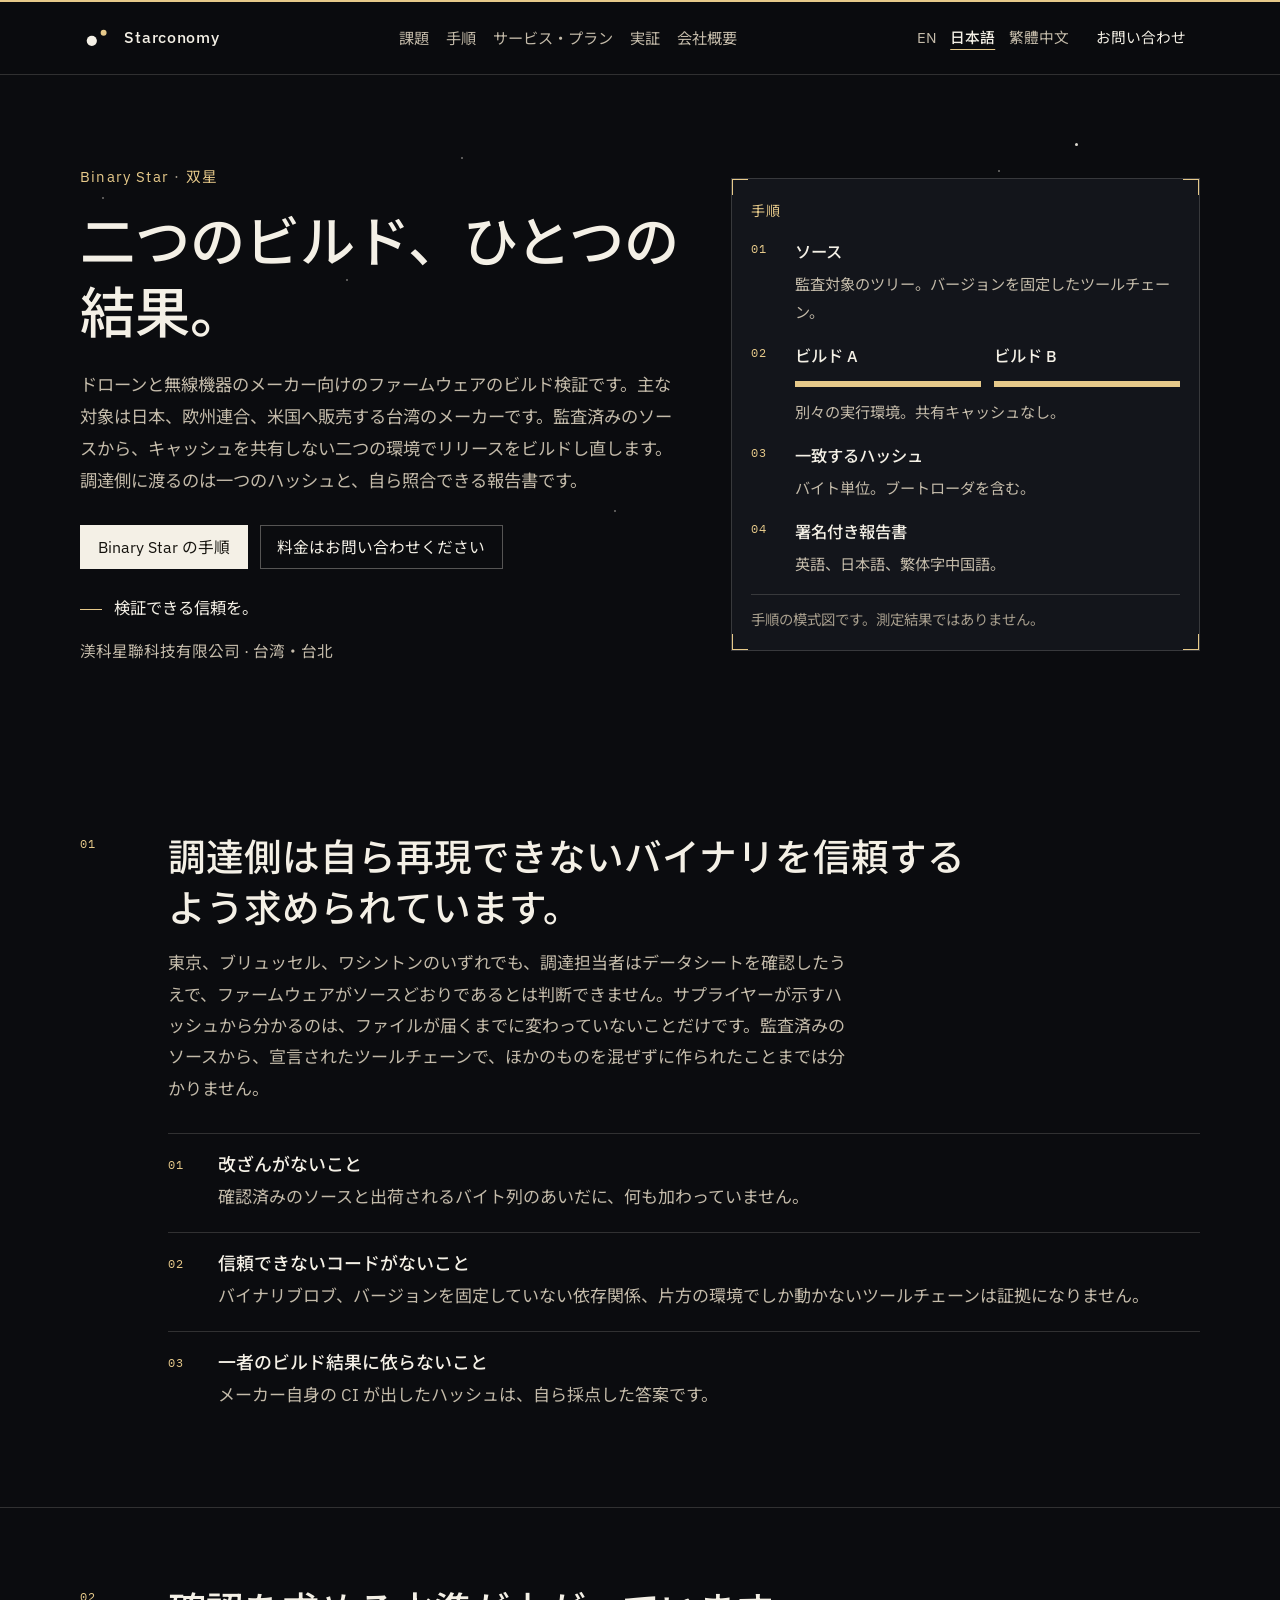
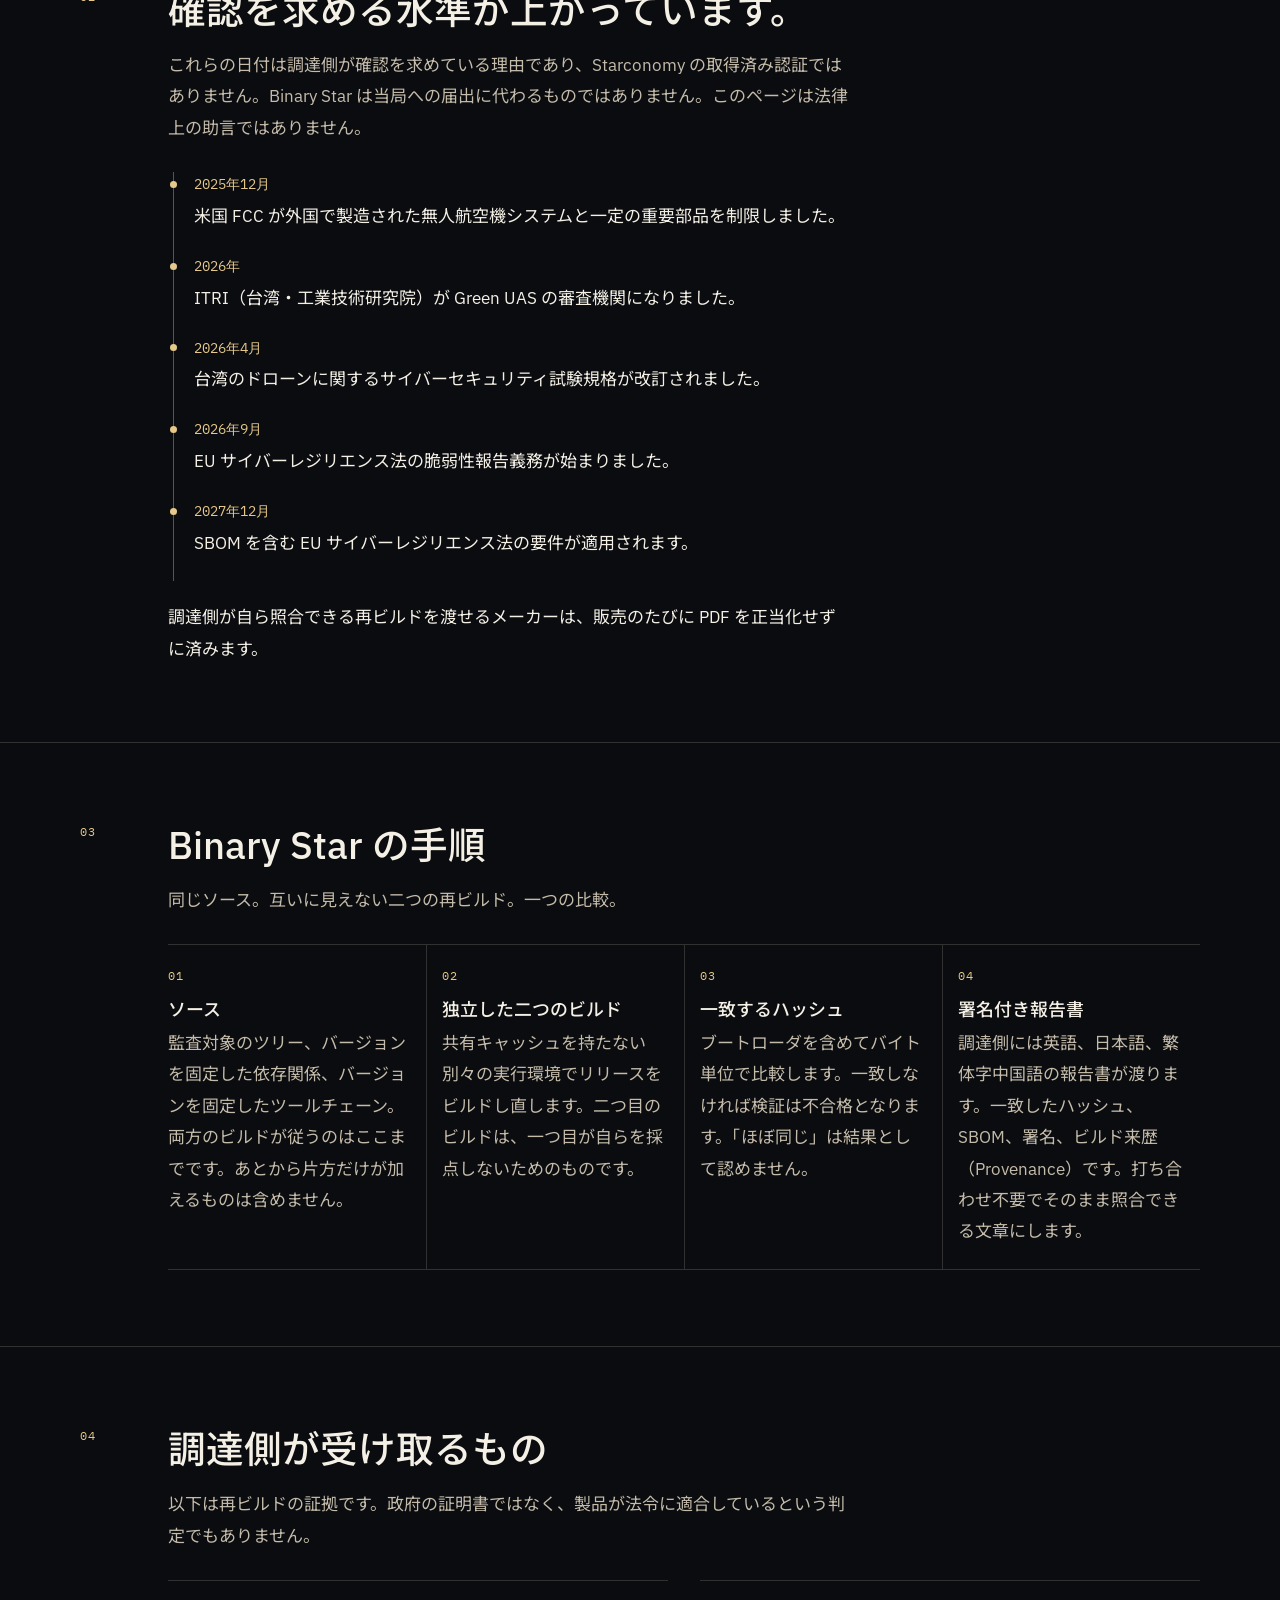
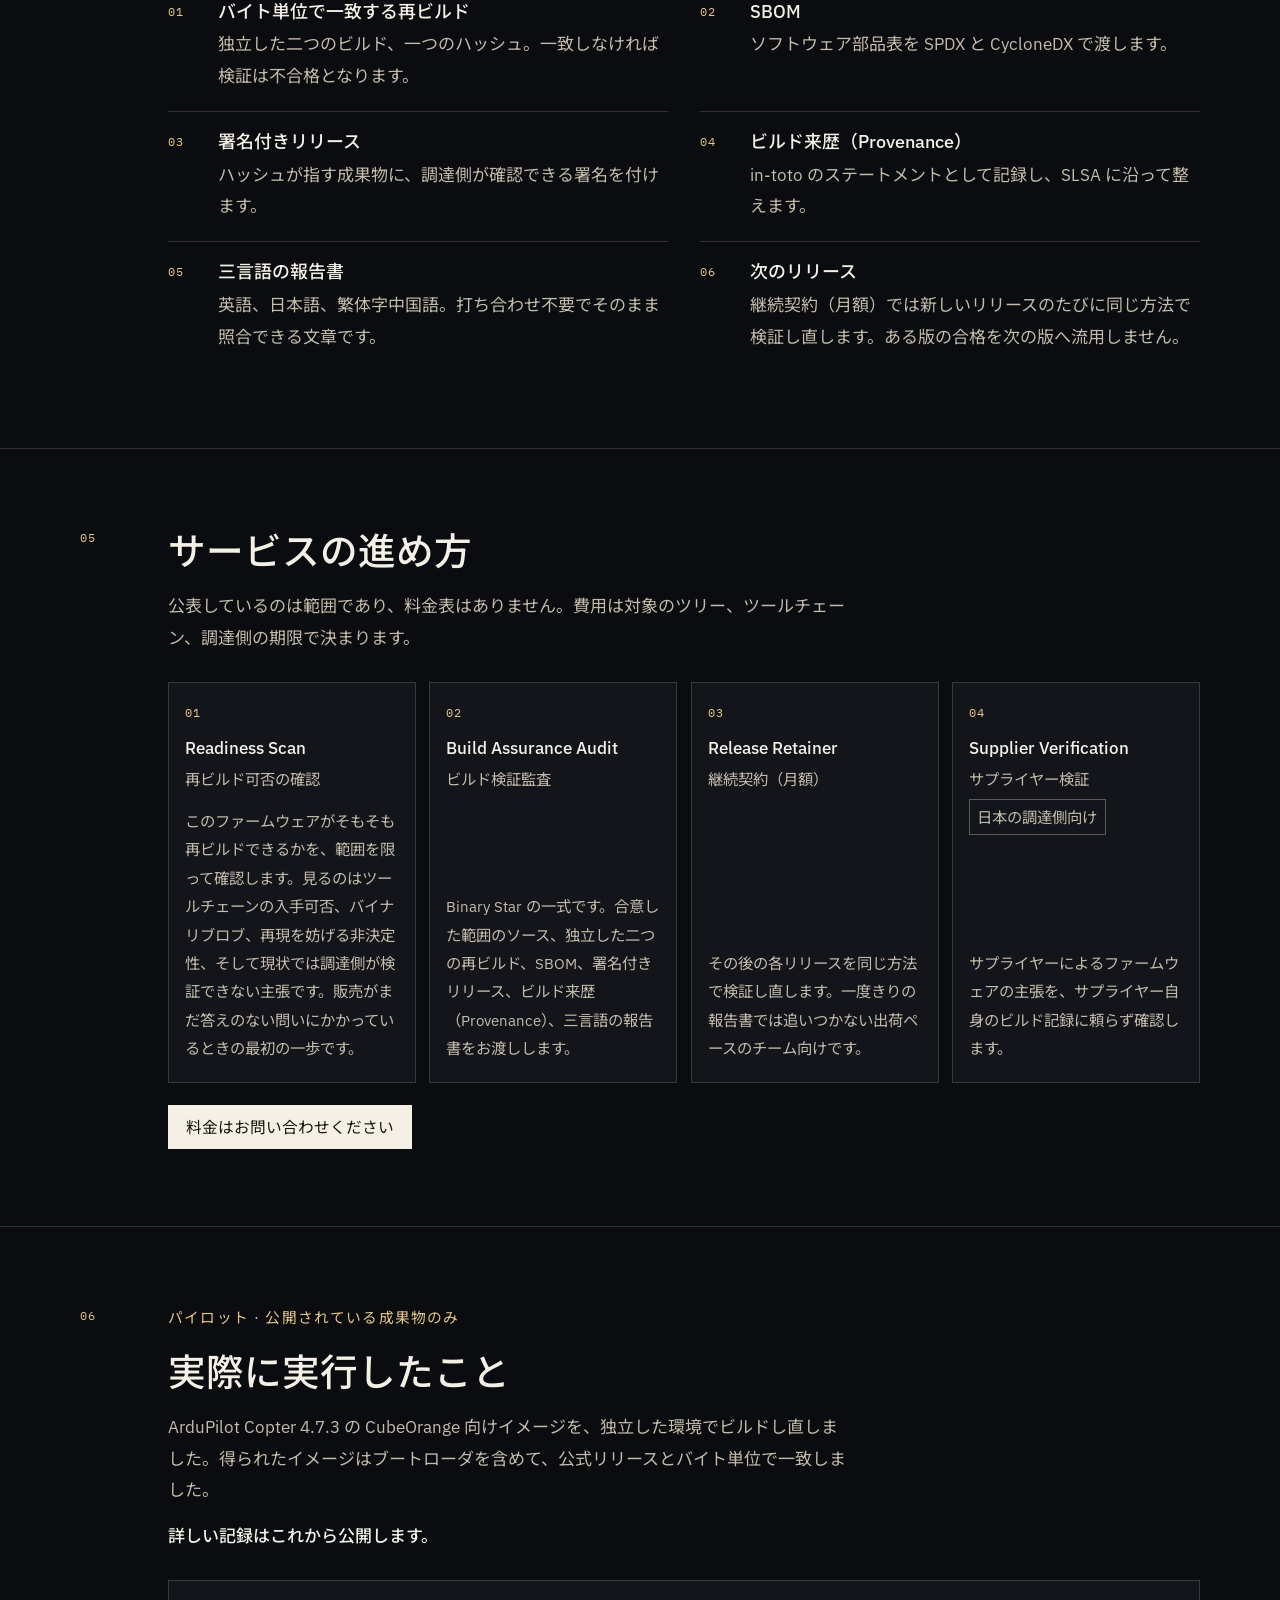
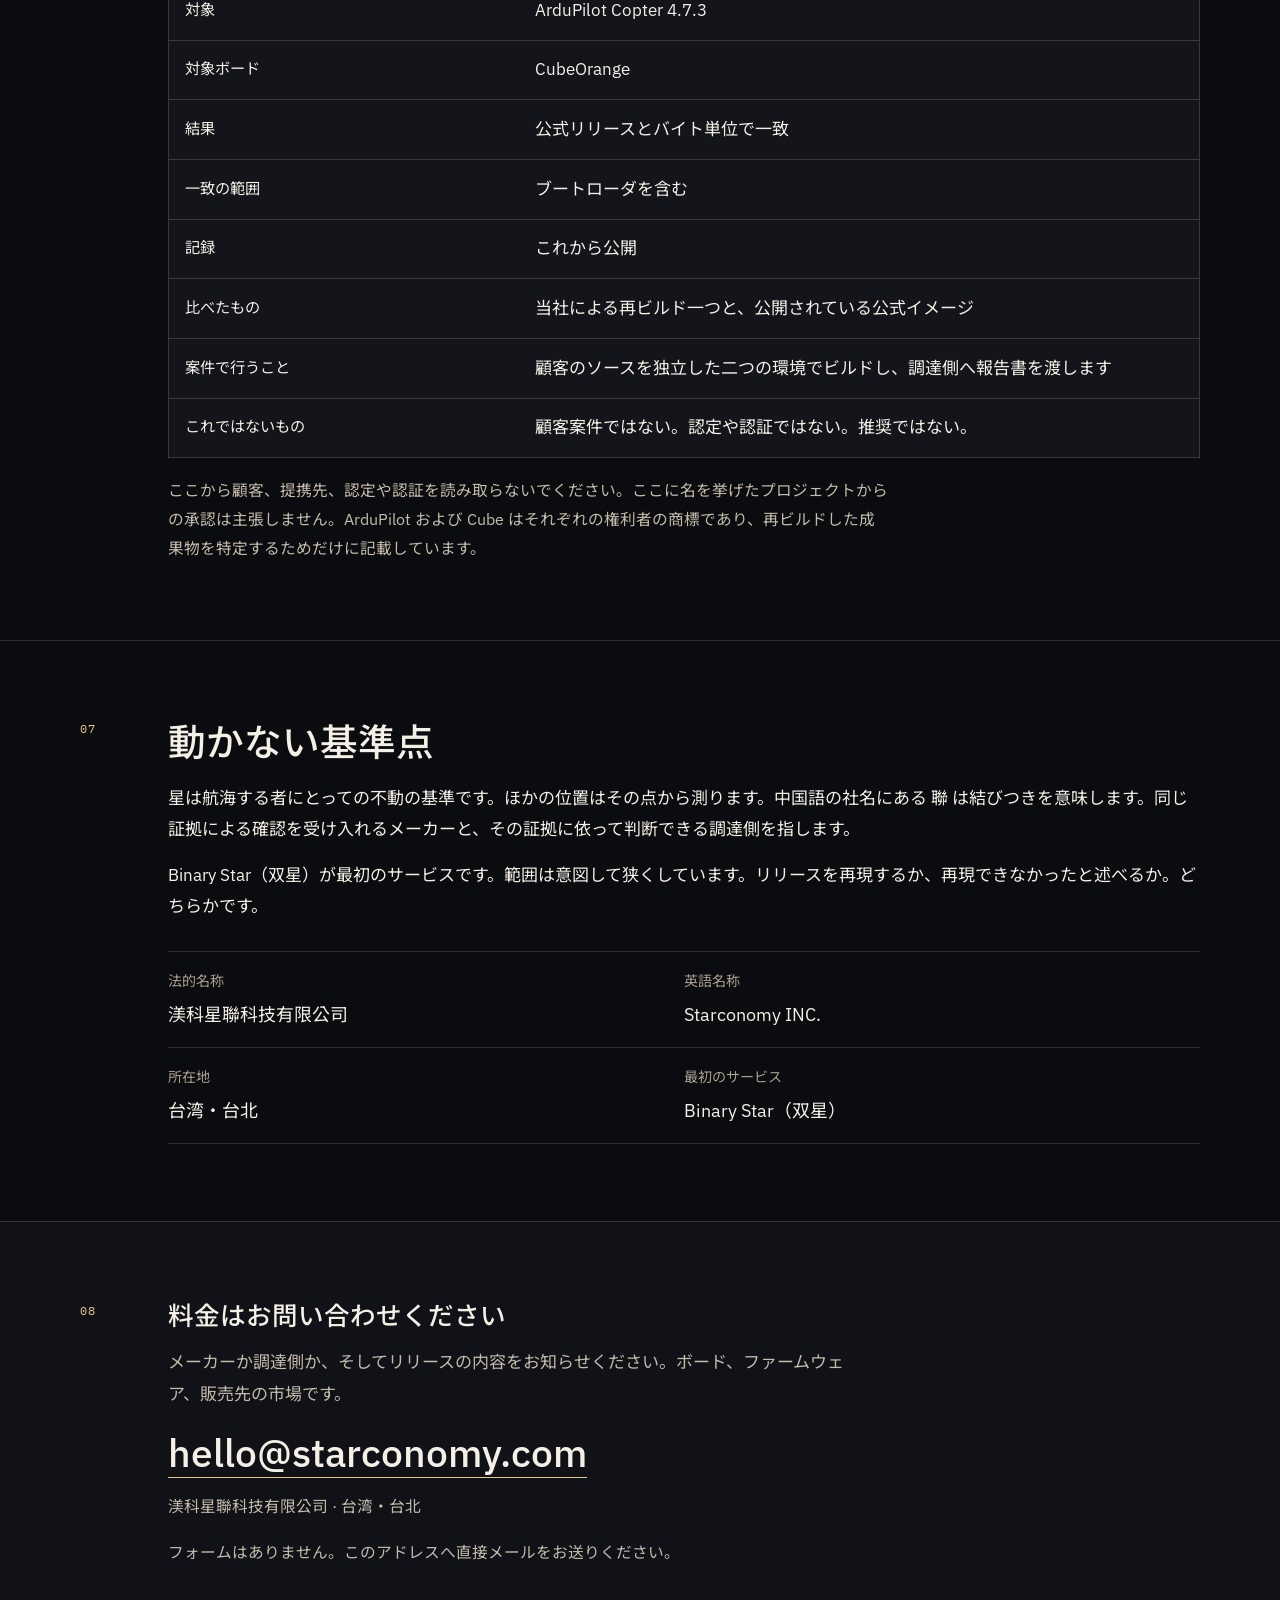
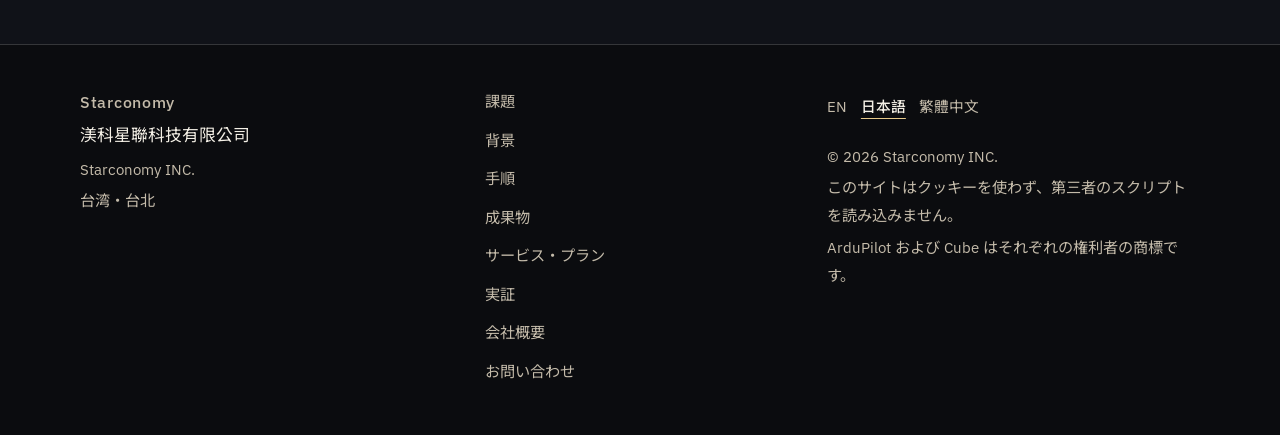
==== commit a327702c: "Polish the trilingual landing copy and split Pages deploy Rewrite Traditional Chinese, Japanese, and" ====
--- a/site/ja/index.html
+++ b/site/ja/index.html
@@ -7,8 +7,8 @@
   <meta name="theme-color" content="#0b0c0f">
   <meta name="format-detection" content="telephone=no">
   <meta name="referrer" content="no-referrer">
-  <title>Binary Star — 二つのビルド、ひとつの真実 | Starconomy</title>
-  <meta name="description" content="Starconomy は、監査済みのソースからドローンと無線機器のファームウェアを、独立した二つの環境でビルドし直します。一つのハッシュ、SBOM、署名付きリリース、買い手が照合できる報告書。台北。">
+  <title>Binary Star — 二つのビルド、ひとつの結果 | Starconomy</title>
+  <meta name="description" content="Starconomy は監査済みのソースから、ドローンと無線機器のファームウェアを独立した二つの環境でビルドし直します。一つのハッシュ、SBOM、署名付きリリース、調達側が照合できる報告書。台北。">
   <link rel="canonical" href="https://starconomy.com/ja/">
   <link rel="alternate" hreflang="en" href="https://starconomy.com/">
   <link rel="alternate" hreflang="ja" href="https://starconomy.com/ja/">
@@ -16,27 +16,27 @@
   <link rel="alternate" hreflang="x-default" href="https://starconomy.com/">
   <meta property="og:type" content="website">
   <meta property="og:site_name" content="Starconomy">
-  <meta property="og:title" content="Binary Star — 二つのビルド、ひとつの真実 | Starconomy">
-  <meta property="og:description" content="Starconomy は、監査済みのソースからドローンと無線機器のファームウェアを、独立した二つの環境でビルドし直します。一つのハッシュ、SBOM、署名付きリリース、買い手が照合できる報告書。台北。">
+  <meta property="og:title" content="Binary Star — 二つのビルド、ひとつの結果 | Starconomy">
+  <meta property="og:description" content="Starconomy は監査済みのソースから、ドローンと無線機器のファームウェアを独立した二つの環境でビルドし直します。一つのハッシュ、SBOM、署名付きリリース、調達側が照合できる報告書。台北。">
   <meta property="og:url" content="https://starconomy.com/ja/">
   <meta property="og:image" content="https://starconomy.com/img/og-ja.png">
   <meta property="og:image:width" content="1200">
   <meta property="og:image:height" content="630">
-  <meta property="og:image:alt" content="Starconomy。二つのビルド、ひとつの真実。台北からのファームウェア保証。">
+  <meta property="og:image:alt" content="Starconomy。二つのビルド、ひとつの結果。台北からのファームウェアのビルド検証。">
   <meta property="og:locale" content="ja_JP">
   <meta property="og:locale:alternate" content="en_US"><meta property="og:locale:alternate" content="zh_TW">
   <meta name="twitter:card" content="summary_large_image">
-  <meta name="twitter:title" content="Binary Star — 二つのビルド、ひとつの真実 | Starconomy">
-  <meta name="twitter:description" content="Starconomy は、監査済みのソースからドローンと無線機器のファームウェアを、独立した二つの環境でビルドし直します。一つのハッシュ、SBOM、署名付きリリース、買い手が照合できる報告書。台北。">
+  <meta name="twitter:title" content="Binary Star — 二つのビルド、ひとつの結果 | Starconomy">
+  <meta name="twitter:description" content="Starconomy は監査済みのソースから、ドローンと無線機器のファームウェアを独立した二つの環境でビルドし直します。一つのハッシュ、SBOM、署名付きリリース、調達側が照合できる報告書。台北。">
   <meta name="twitter:image" content="https://starconomy.com/img/og-ja.png">
-  <meta name="twitter:image:alt" content="Starconomy。二つのビルド、ひとつの真実。台北からのファームウェア保証。">
+  <meta name="twitter:image:alt" content="Starconomy。二つのビルド、ひとつの結果。台北からのファームウェアのビルド検証。">
   <link rel="icon" href="../favicon.svg" type="image/svg+xml">
   <link rel="icon" href="../favicon-32.png" sizes="32x32" type="image/png">
   <link rel="apple-touch-icon" href="../apple-touch-icon.png">
   <link rel="preload" href="../fonts/noto-sans-jp-500.woff2" as="font" type="font/woff2" crossorigin>
   <link rel="preload" href="../fonts/noto-sans-jp-400.woff2" as="font" type="font/woff2" crossorigin>
   <link rel="stylesheet" href="../css/site.css">
-  <script type="application/ld+json">{"@context":"https://schema.org","@graph":[{"@type":"Organization","@id":"https://starconomy.com/#org","name":"Starconomy","legalName":"渼科星聯科技有限公司","alternateName":"Starconomy INC.","url":"https://starconomy.com/","email":"hello@starconomy.com","address":{"@type":"PostalAddress","addressLocality":"Taipei","addressCountry":"TW"},"description":"ファームウェア保証。独立した二つの再ビルドと、買い手が照合できる一つのハッシュ。","knowsLanguage":["en","ja","zh-Hant"]},{"@type":"Service","name":"Binary Star","alternateName":"雙星","serviceType":"Firmware assurance","provider":{"@id":"https://starconomy.com/#org"},"areaServed":["TW","JP","EU","US"],"url":"https://starconomy.com/ja/","description":"Starconomy は、監査済みのソースからドローンと無線機器のファームウェアを、独立した二つの環境でビルドし直します。一つのハッシュ、SBOM、署名付きリリース、買い手が照合できる報告書。台北。"}]}</script>
+  <script type="application/ld+json">{"@context":"https://schema.org","@graph":[{"@type":"Organization","@id":"https://starconomy.com/#org","name":"Starconomy","legalName":"渼科星聯科技有限公司","alternateName":"Starconomy INC.","url":"https://starconomy.com/","email":"hello@starconomy.com","address":{"@type":"PostalAddress","addressLocality":"Taipei","addressCountry":"TW"},"description":"ファームウェアのビルド検証。独立した二つの再ビルドと、調達側が照合できる一つのハッシュ。","knowsLanguage":["en","ja","zh-Hant"]},{"@type":"Service","name":"Binary Star","alternateName":"雙星","serviceType":"Firmware assurance","provider":{"@id":"https://starconomy.com/#org"},"areaServed":["TW","JP","EU","US"],"url":"https://starconomy.com/ja/","description":"Starconomy は監査済みのソースから、ドローンと無線機器のファームウェアを独立した二つの環境でビルドし直します。一つのハッシュ、SBOM、署名付きリリース、調達側が照合できる報告書。台北。"}]}</script>
   <script>document.documentElement.classList.add("js")</script>
 </head>
 <body>
@@ -51,12 +51,12 @@
         <span class="brand-name">Starconomy</span>
       </a>
       <nav id="site-nav" class="site-nav" aria-label="主要">
-        <a href="#problem">課題</a><a href="#method">手順</a><a href="#tiers">依頼</a><a href="#proof">実証</a><a href="#about">会社</a>
-        <a class="nav-mail" href="mailto:hello@starconomy.com?subject=Binary%20Star%20%E3%81%AB%E3%81%A4%E3%81%84%E3%81%A6%E3%81%AE%E5%95%8F%E3%81%84%E5%90%88%E3%82%8F%E3%81%9B">連絡</a>
+        <a href="#problem">課題</a><a href="#method">手順</a><a href="#tiers">サービス・プラン</a><a href="#proof">実証</a><a href="#about">会社概要</a>
+        <a class="nav-mail" href="mailto:hello@starconomy.com?subject=Binary%20Star%20%E3%81%AB%E3%81%A4%E3%81%84%E3%81%A6%E3%81%AE%E5%95%8F%E3%81%84%E5%90%88%E3%82%8F%E3%81%9B">お問い合わせ</a>
       </nav>
       <div class="header-tools">
         <nav class="lang" aria-label="言語"><a href="../" hreflang="en" lang="en">EN</a><a href="./" hreflang="ja" lang="ja" aria-current="page">日本語</a><a href="../zh/" hreflang="zh-Hant" lang="zh-Hant">繁體中文</a></nav>
-        <a class="btn btn-small header-cta" href="mailto:hello@starconomy.com?subject=Binary%20Star%20%E3%81%AB%E3%81%A4%E3%81%84%E3%81%A6%E3%81%AE%E5%95%8F%E3%81%84%E5%90%88%E3%82%8F%E3%81%9B">連絡</a>
+        <a class="btn btn-small header-cta" href="mailto:hello@starconomy.com?subject=Binary%20Star%20%E3%81%AB%E3%81%A4%E3%81%84%E3%81%A6%E3%81%AE%E5%95%8F%E3%81%84%E5%90%88%E3%82%8F%E3%81%9B">お問い合わせ</a>
         <button class="nav-toggle" type="button" aria-expanded="false" aria-controls="site-nav" data-open-label="メニュー" data-close-label="メニューを閉じる">
           <span class="bars" aria-hidden="true"></span>
           <span class="visually-hidden toggle-label">メニュー</span>
@@ -76,8 +76,8 @@
       <div class="wrap hero-grid">
         <div class="hero-copy">
           <p class="eyebrow"><span lang="ja">Binary Star</span> <span class="dot" aria-hidden="true">·</span> <span lang="ja">双星</span></p>
-          <h1 id="hero-title">二つのビルド、ひとつの真実。</h1>
-          <p class="lede">ドローンと無線機器のメーカー向けのファームウェア保証です。主な相手は、日本、欧州連合、米国へ販売する台湾のメーカーです。監査済みのソースから、キャッシュを共有しない二つの環境でリリースをビルドし直します。買い手に渡るのは、一つのハッシュと、自ら照合できる報告書です。</p>
+          <h1 id="hero-title">二つのビルド、ひとつの結果。</h1>
+          <p class="lede">ドローンと無線機器のメーカー向けのファームウェアのビルド検証です。主な対象は日本、欧州連合、米国へ販売する台湾のメーカーです。監査済みのソースから、キャッシュを共有しない二つの環境でリリースをビルドし直します。調達側に渡るのは一つのハッシュと、自ら照合できる報告書です。</p>
           <div class="actions">
             <a class="btn btn-primary" href="#method">Binary Star の手順</a>
             <a class="btn btn-ghost" href="mailto:hello@starconomy.com?subject=Binary%20Star%20%E3%81%AB%E3%81%A4%E3%81%84%E3%81%A6%E3%81%AE%E5%95%8F%E3%81%84%E5%90%88%E3%82%8F%E3%81%9B">料金はお問い合わせください</a>
@@ -93,7 +93,7 @@
       <span class="sn">01</span>
       <div>
         <p class="st">ソース</p>
-        <p class="sd">監査対象のツリー。宣言されたツールチェーン。</p>
+        <p class="sd">監査対象のツリー。バージョンを固定したツールチェーン。</p>
       </div>
     </li>
     <li>
@@ -135,12 +135,12 @@
         <div class="section-head">
           <p class="idx">01</p>
           <div>
-            <h2>買い手は、自ら再現できないバイナリを信じるよう求められています。</h2>
-            <p class="intro">東京でも、ブリュッセルでも、ワシントンでも、調達の担当者はデータシートを読んだあとでさえ、ファームウェアがソースのとおりであるとは判断できません。供給者が示すハッシュは、ファイルが届くまでに変わっていないことしか示しません。監査したソースから、宣言どおりのツールチェーンで、ほかの何も混ぜずに作られたことは示しません。</p>
-          </div>
-        </div>
-        <div class="section-body">
-          <ol class="points"><li><span class="pn">01</span><div><h3>改ざんがないこと</h3><p>確認したソースと、出荷されるバイト列とのあいだに、何も入っていない。</p></div></li><li><span class="pn">02</span><div><h3>信頼できないコードがないこと</h3><p>バイナリブロブ、版を固定していない依存関係、片方の環境でしか動かないツールチェーンは、証拠になりません。</p></div></li><li><span class="pn">03</span><div><h3>ビルドの信頼が一点に集まっていないこと</h3><p>作り手自身の CI が出したハッシュは、自分で採点した答案です。</p></div></li></ol>
+            <h2>調達側は自ら再現できないバイナリを信頼するよう求められています。</h2>
+            <p class="intro">東京、ブリュッセル、ワシントンのいずれでも、調達担当者はデータシートを確認したうえで、ファームウェアがソースどおりであるとは判断できません。サプライヤーが示すハッシュから分かるのは、ファイルが届くまでに変わっていないことだけです。監査済みのソースから、宣言されたツールチェーンで、ほかのものを混ぜずに作られたことまでは分かりません。</p>
+          </div>
+        </div>
+        <div class="section-body">
+          <ol class="points"><li><span class="pn">01</span><div><h3>改ざんがないこと</h3><p>確認済みのソースと出荷されるバイト列のあいだに、何も加わっていません。</p></div></li><li><span class="pn">02</span><div><h3>信頼できないコードがないこと</h3><p>バイナリブロブ、バージョンを固定していない依存関係、片方の環境でしか動かないツールチェーンは証拠になりません。</p></div></li><li><span class="pn">03</span><div><h3>一者のビルド結果に依らないこと</h3><p>メーカー自身の CI が出したハッシュは、自ら採点した答案です。</p></div></li></ol>
         </div>
       </div>
     </section>
@@ -151,12 +151,12 @@
           <p class="idx">02</p>
           <div>
             <h2>確認を求める水準が上がっています。</h2>
-            <p class="intro">これらの日付は、買い手が確認を求めている背景です。Starconomy が保有する認証ではなく、Binary Star は当局への届出の代わりになりません。このページは法律の助言ではありません。</p>
-          </div>
-        </div>
-        <div class="section-body">
-          <ol class="timeline"><li><time datetime="2025-12">2025年12月</time><p>米国 FCC が、外国で製造された無人航空機システムと、一定の重要部品を制限しました。</p></li><li><time datetime="2026">2026年</time><p>ITRI（台湾・工業技術研究院）が Green UAS の審査機関になりました。</p></li><li><time datetime="2026-04">2026年4月</time><p>台湾のドローンに関するサイバーセキュリティ試験規格が改訂されました。</p></li><li><time datetime="2026-09">2026年9月</time><p>EU サイバーレジリエンス法の脆弱性報告義務が始まりました。</p></li><li><time datetime="2027-12">2027年12月</time><p>SBOM を含む、EU サイバーレジリエンス法の要件が適用されます。</p></li></ol>
-          <p class="closing">買い手が自分で照合できる再ビルドを渡せる作り手は、説明のための PDF に販売期間を使わずに済みます。</p>
+            <p class="intro">これらの日付は調達側が確認を求めている理由であり、Starconomy の取得済み認証ではありません。Binary Star は当局への届出に代わるものではありません。このページは法律上の助言ではありません。</p>
+          </div>
+        </div>
+        <div class="section-body">
+          <ol class="timeline"><li><time datetime="2025-12">2025年12月</time><p>米国 FCC が外国で製造された無人航空機システムと一定の重要部品を制限しました。</p></li><li><time datetime="2026">2026年</time><p>ITRI（台湾・工業技術研究院）が Green UAS の審査機関になりました。</p></li><li><time datetime="2026-04">2026年4月</time><p>台湾のドローンに関するサイバーセキュリティ試験規格が改訂されました。</p></li><li><time datetime="2026-09">2026年9月</time><p>EU サイバーレジリエンス法の脆弱性報告義務が始まりました。</p></li><li><time datetime="2027-12">2027年12月</time><p>SBOM を含む EU サイバーレジリエンス法の要件が適用されます。</p></li></ol>
+          <p class="closing">調達側が自ら照合できる再ビルドを渡せるメーカーは、販売のたびに PDF を正当化せずに済みます。</p>
         </div>
       </div>
     </section>
@@ -171,7 +171,7 @@
           </div>
         </div>
         <div class="section-body">
-          <ol class="steps"><li><span class="sn">01</span><h3>ソース</h3><p>監査の対象となるツリー、版を固定した依存関係、宣言されたツールチェーン。両方のビルドは、これだけに従います。あとから片方だけが足すものは、含めません。</p></li><li><span class="sn">02</span><h3>独立した二つのビルド</h3><p>共有キャッシュのない、別々の実行環境でリリースをビルドし直します。二つ目のビルドは、一つ目が自分で自分を採点しないようにするためです。</p></li><li><span class="sn">03</span><h3>一致するハッシュ</h3><p>ブートローダを含めて、バイト単位で比べます。一致しなければ、リリースにはしません。「ほぼ同じ」という結果はありません。</p></li><li><span class="sn">04</span><h3>署名付き報告書</h3><p>買い手には、英語、日本語、繁体字中国語の報告書が渡ります。一致したハッシュ、SBOM、署名、ビルドの来歴です。通話なしで照合できる文章にします。</p></li></ol>
+          <ol class="steps"><li><span class="sn">01</span><h3>ソース</h3><p>監査対象のツリー、バージョンを固定した依存関係、バージョンを固定したツールチェーン。両方のビルドが従うのはここまでです。あとから片方だけが加えるものは含めません。</p></li><li><span class="sn">02</span><h3>独立した二つのビルド</h3><p>共有キャッシュを持たない別々の実行環境でリリースをビルドし直します。二つ目のビルドは、一つ目が自らを採点しないためのものです。</p></li><li><span class="sn">03</span><h3>一致するハッシュ</h3><p>ブートローダを含めてバイト単位で比較します。一致しなければ検証は不合格となります。「ほぼ同じ」は結果として認めません。</p></li><li><span class="sn">04</span><h3>署名付き報告書</h3><p>調達側には英語、日本語、繁体字中国語の報告書が渡ります。一致したハッシュ、SBOM、署名、ビルド来歴（Provenance）です。打ち合わせ不要でそのまま照合できる文章にします。</p></li></ol>
         </div>
       </div>
     </section>
@@ -181,12 +181,12 @@
         <div class="section-head">
           <p class="idx">04</p>
           <div>
-            <h2>買い手が手元に持てるもの</h2>
+            <h2>調達側が受け取るもの</h2>
             <p class="intro">以下は再ビルドの証拠です。政府の証明書ではなく、製品が法令に適合しているという判定でもありません。</p>
           </div>
         </div>
         <div class="section-body">
-          <ol class="deliverables"><li><span class="sn">01</span><div><h3>ビット単位で一致する再ビルド</h3><p>独立した二つのビルド、一つのハッシュ。そうでなければ、リリースとして扱いません。</p></div></li><li><span class="sn">02</span><div><h3>SBOM</h3><p>ソフトウェア部品表を、SPDX と CycloneDX で渡します。</p></div></li><li><span class="sn">03</span><div><h3>署名付きリリース</h3><p>ハッシュが指す成果物に、買い手が確認できる署名を付けます。</p></div></li><li><span class="sn">04</span><div><h3>ビルドの来歴</h3><p>in-toto のステートメントとして記録し、SLSA に沿って整えます。</p></div></li><li><span class="sn">05</span><div><h3>三言語の報告書</h3><p>英語、日本語、繁体字中国語。買い手が、通話なしで追える文章です。</p></div></li><li><span class="sn">06</span><div><h3>次のリリース</h3><p>リテイナーでは、新しいリリースのたびに同じ方法で検証し直します。一度の合格を、次の版へ使い回しません。</p></div></li></ol>
+          <ol class="deliverables"><li><span class="sn">01</span><div><h3>バイト単位で一致する再ビルド</h3><p>独立した二つのビルド、一つのハッシュ。一致しなければ検証は不合格となります。</p></div></li><li><span class="sn">02</span><div><h3>SBOM</h3><p>ソフトウェア部品表を SPDX と CycloneDX で渡します。</p></div></li><li><span class="sn">03</span><div><h3>署名付きリリース</h3><p>ハッシュが指す成果物に、調達側が確認できる署名を付けます。</p></div></li><li><span class="sn">04</span><div><h3>ビルド来歴（Provenance）</h3><p>in-toto のステートメントとして記録し、SLSA に沿って整えます。</p></div></li><li><span class="sn">05</span><div><h3>三言語の報告書</h3><p>英語、日本語、繁体字中国語。打ち合わせ不要でそのまま照合できる文章です。</p></div></li><li><span class="sn">06</span><div><h3>次のリリース</h3><p>継続契約（月額）では新しいリリースのたびに同じ方法で検証し直します。ある版の合格を次の版へ流用しません。</p></div></li></ol>
         </div>
       </div>
     </section>
@@ -196,12 +196,12 @@
         <div class="section-head">
           <p class="idx">05</p>
           <div>
-            <h2>依頼のかたち</h2>
-            <p class="intro">公表しているのは範囲です。料金表はありません。費用は、ツリーとツールチェーンと、買い手の期限によります。</p>
-          </div>
-        </div>
-        <div class="section-body">
-          <ol class="tiers"><li><span class="sn">01</span><h3>Readiness Scan</h3><p class="gloss">再ビルドできる状態かの確認</p><p>このファームウェアが、そもそもビルドし直せるかの、範囲を限った確認です。ツールチェーンが手に入るか、バイナリブロブ、再現を妨げる非決定性、そして今日のままでは買い手が検証できない主張。販売が、まだ答えていない問いにかかっているときの最初の一歩です。</p></li><li><span class="sn">02</span><h3>Build Assurance Audit</h3><p class="gloss">ビルド保証の一式</p><p>Binary Star の一式です。合意した範囲のソース、独立した二つの再ビルド、SBOM、署名付きリリース、来歴、三言語の報告書。</p></li><li><span class="sn">03</span><h3>Release Retainer</h3><p class="gloss">リリースの継続確認</p><p>その後の各リリースを、同じ方法で検証し直します。出荷のペースが、一度きりの PDF では覆えないチーム向けです。</p></li><li><span class="sn">04</span><h3>Supplier Verification</h3><p class="gloss">供給者の検証</p><p class="tag">日本の買い手向け</p><p>日本の買い手が、供給者のファームウェアに関する主張を、供給者自身のビルド記録に頼らず確認するためのものです。</p></li></ol><p class="section-cta"><a class="btn btn-primary" href="mailto:hello@starconomy.com?subject=Binary%20Star%20%E3%81%AB%E3%81%A4%E3%81%84%E3%81%A6%E3%81%AE%E5%95%8F%E3%81%84%E5%90%88%E3%82%8F%E3%81%9B">料金はお問い合わせください</a></p>
+            <h2>サービスの進め方</h2>
+            <p class="intro">公表しているのは範囲であり、料金表はありません。費用は対象のツリー、ツールチェーン、調達側の期限で決まります。</p>
+          </div>
+        </div>
+        <div class="section-body">
+          <ol class="tiers"><li><span class="sn">01</span><h3>Readiness Scan</h3><p class="gloss">再ビルド可否の確認</p><p>このファームウェアがそもそも再ビルドできるかを、範囲を限って確認します。見るのはツールチェーンの入手可否、バイナリブロブ、再現を妨げる非決定性、そして現状では調達側が検証できない主張です。販売がまだ答えのない問いにかかっているときの最初の一歩です。</p></li><li><span class="sn">02</span><h3>Build Assurance Audit</h3><p class="gloss">ビルド検証監査</p><p>Binary Star の一式です。合意した範囲のソース、独立した二つの再ビルド、SBOM、署名付きリリース、ビルド来歴（Provenance）、三言語の報告書をお渡しします。</p></li><li><span class="sn">03</span><h3>Release Retainer</h3><p class="gloss">継続契約（月額）</p><p>その後の各リリースを同じ方法で検証し直します。一度きりの報告書では追いつかない出荷ペースのチーム向けです。</p></li><li><span class="sn">04</span><h3>Supplier Verification</h3><p class="gloss">サプライヤー検証</p><p class="tag">日本の調達側向け</p><p>サプライヤーによるファームウェアの主張を、サプライヤー自身のビルド記録に頼らず確認します。</p></li></ol><p class="section-cta"><a class="btn btn-primary" href="mailto:hello@starconomy.com?subject=Binary%20Star%20%E3%81%AB%E3%81%A4%E3%81%84%E3%81%A6%E3%81%AE%E5%95%8F%E3%81%84%E5%90%88%E3%82%8F%E3%81%9B">料金はお問い合わせください</a></p>
         </div>
       </div>
     </section>
@@ -211,15 +211,15 @@
         <div class="section-head">
           <p class="idx">06</p>
           <div>
-            <p class="eyebrow">パイロット · 公開されている成果物だけ</p>
+            <p class="eyebrow">パイロット · 公開されている成果物のみ</p>
             <h2>実際に実行したこと</h2>
-            <p class="intro">ArduPilot Copter 4.7.3 の CubeOrange 向けイメージを、独立した環境でビルドし直しました。得られたイメージは、ブートローダを含めて公式リリースとビット単位で一致しました。</p>
-            <p class="coming">詳しい記録は、これから公開します。</p>
-          </div>
-        </div>
-        <div class="section-body">
-          <table class="spec"><tbody><tr><th scope="row">対象</th><td>ArduPilot Copter 4.7.3</td></tr><tr><th scope="row">ボードのターゲット</th><td>CubeOrange</td></tr><tr><th scope="row">結果</th><td>公式リリースとビット単位で一致</td></tr><tr><th scope="row">一致の範囲</th><td>ブートローダを含む</td></tr><tr><th scope="row">記録</th><td>これから公開</td></tr><tr><th scope="row">比べたもの</th><td>当社による再ビルド一つと、公開されている公式イメージ</td></tr><tr><th scope="row">案件で行うこと</th><td>顧客のソースを独立した二つの環境でビルドし、買い手に報告書を渡す</td></tr><tr><th scope="row">これではないもの</th><td>顧客案件ではない。認証ではない。推奨ではない。</td></tr></tbody></table>
-          <p class="note">ここから、顧客、提携先、審査の通知書を読み取らないでください。ここに名を挙げたプロジェクトによる承認は主張しません。ArduPilot および Cube は、それぞれの権利者の商標です。再ビルドした成果物を特定するためだけに記載しています。</p>
+            <p class="intro">ArduPilot Copter 4.7.3 の CubeOrange 向けイメージを、独立した環境でビルドし直しました。得られたイメージはブートローダを含めて、公式リリースとバイト単位で一致しました。</p>
+            <p class="coming">詳しい記録はこれから公開します。</p>
+          </div>
+        </div>
+        <div class="section-body">
+          <table class="spec"><tbody><tr><th scope="row">対象</th><td>ArduPilot Copter 4.7.3</td></tr><tr><th scope="row">対象ボード</th><td>CubeOrange</td></tr><tr><th scope="row">結果</th><td>公式リリースとバイト単位で一致</td></tr><tr><th scope="row">一致の範囲</th><td>ブートローダを含む</td></tr><tr><th scope="row">記録</th><td>これから公開</td></tr><tr><th scope="row">比べたもの</th><td>当社による再ビルド一つと、公開されている公式イメージ</td></tr><tr><th scope="row">案件で行うこと</th><td>顧客のソースを独立した二つの環境でビルドし、調達側へ報告書を渡します</td></tr><tr><th scope="row">これではないもの</th><td>顧客案件ではない。認定や認証ではない。推奨ではない。</td></tr></tbody></table>
+          <p class="note">ここから顧客、提携先、認定や認証を読み取らないでください。ここに名を挙げたプロジェクトからの承認は主張しません。ArduPilot および Cube はそれぞれの権利者の商標であり、再ビルドした成果物を特定するためだけに記載しています。</p>
         </div>
       </div>
     </section>
@@ -230,7 +230,7 @@
           <p class="idx">07</p>
           <div>
             <h2>動かない基準点</h2>
-            <p>星は、航海する者にとって動かない基準です。ほかの位置は、その点から測ります。中国語の社名にある <span lang="zh-Hant">聯</span> は、結びつきです。同じ証拠で確認されることを受け入れる作り手と、その証拠に依ることのできる買い手を指します。</p><p>Binary Star（双星）は、最初のサービスです。範囲は、意図して狭くしています。リリースを再現するか、再現できなかったと述べるか。どちらかです。</p>
+            <p>星は航海する者にとっての不動の基準です。ほかの位置はその点から測ります。中国語の社名にある <span lang="zh-Hant">聯</span> は結びつきを意味します。同じ証拠による確認を受け入れるメーカーと、その証拠に依って判断できる調達側を指します。</p><p>Binary Star（双星）が最初のサービスです。範囲は意図して狭くしています。リリースを再現するか、再現できなかったと述べるか。どちらかです。</p>
           </div>
         </div>
         <div class="section-body">
@@ -244,10 +244,10 @@
         <p class="idx">08</p>
         <div>
           <h2>料金はお問い合わせください</h2>
-          <p class="intro">作り手か買い手か、そしてリリースの内容を教えてください。ボード、ファームウェア、販売先の市場です。</p>
+          <p class="intro">メーカーか調達側か、そしてリリースの内容をお知らせください。ボード、ファームウェア、販売先の市場です。</p>
           <p><a class="email" href="mailto:hello@starconomy.com?subject=Binary%20Star%20%E3%81%AB%E3%81%A4%E3%81%84%E3%81%A6%E3%81%AE%E5%95%8F%E3%81%84%E5%90%88%E3%82%8F%E3%81%9B">hello@starconomy.com</a></p>
           <p class="hero-meta"><span class="legal" lang="zh-Hant" translate="no">渼科星聯科技有限公司</span> <span aria-hidden="true">·</span> 台湾・台北</p>
-          <p class="note">フォームはありません。このアドレスへ、メールがそのまま届きます。</p>
+          <p class="note">フォームはありません。このアドレスへ直接メールをお送りください。</p>
         </div>
       </div>
     </section>
@@ -261,13 +261,13 @@
         <p>台湾・台北</p>
       </div>
       <nav class="footer-nav" aria-label="このページ">
-        <a href="#problem">課題</a><a href="#why">背景</a><a href="#method">手順</a><a href="#deliverables">成果物</a><a href="#tiers">依頼</a><a href="#proof">実証</a><a href="#about">会社</a><a href="#contact">連絡</a>
+        <a href="#problem">課題</a><a href="#why">背景</a><a href="#method">手順</a><a href="#deliverables">成果物</a><a href="#tiers">サービス・プラン</a><a href="#proof">実証</a><a href="#about">会社概要</a><a href="#contact">お問い合わせ</a>
       </nav>
       <div class="footer-meta">
         <nav class="lang" aria-label="言語"><a href="../" hreflang="en" lang="en">EN</a><a href="./" hreflang="ja" lang="ja" aria-current="page">日本語</a><a href="../zh/" hreflang="zh-Hant" lang="zh-Hant">繁體中文</a></nav>
         <p>© 2026 Starconomy INC.</p>
         <p>このサイトはクッキーを使わず、第三者のスクリプトを読み込みません。</p>
-        <p>ArduPilot および Cube は、それぞれの権利者の商標です。</p>
+        <p>ArduPilot および Cube はそれぞれの権利者の商標です。</p>
       </div>
     </div>
   </footer>
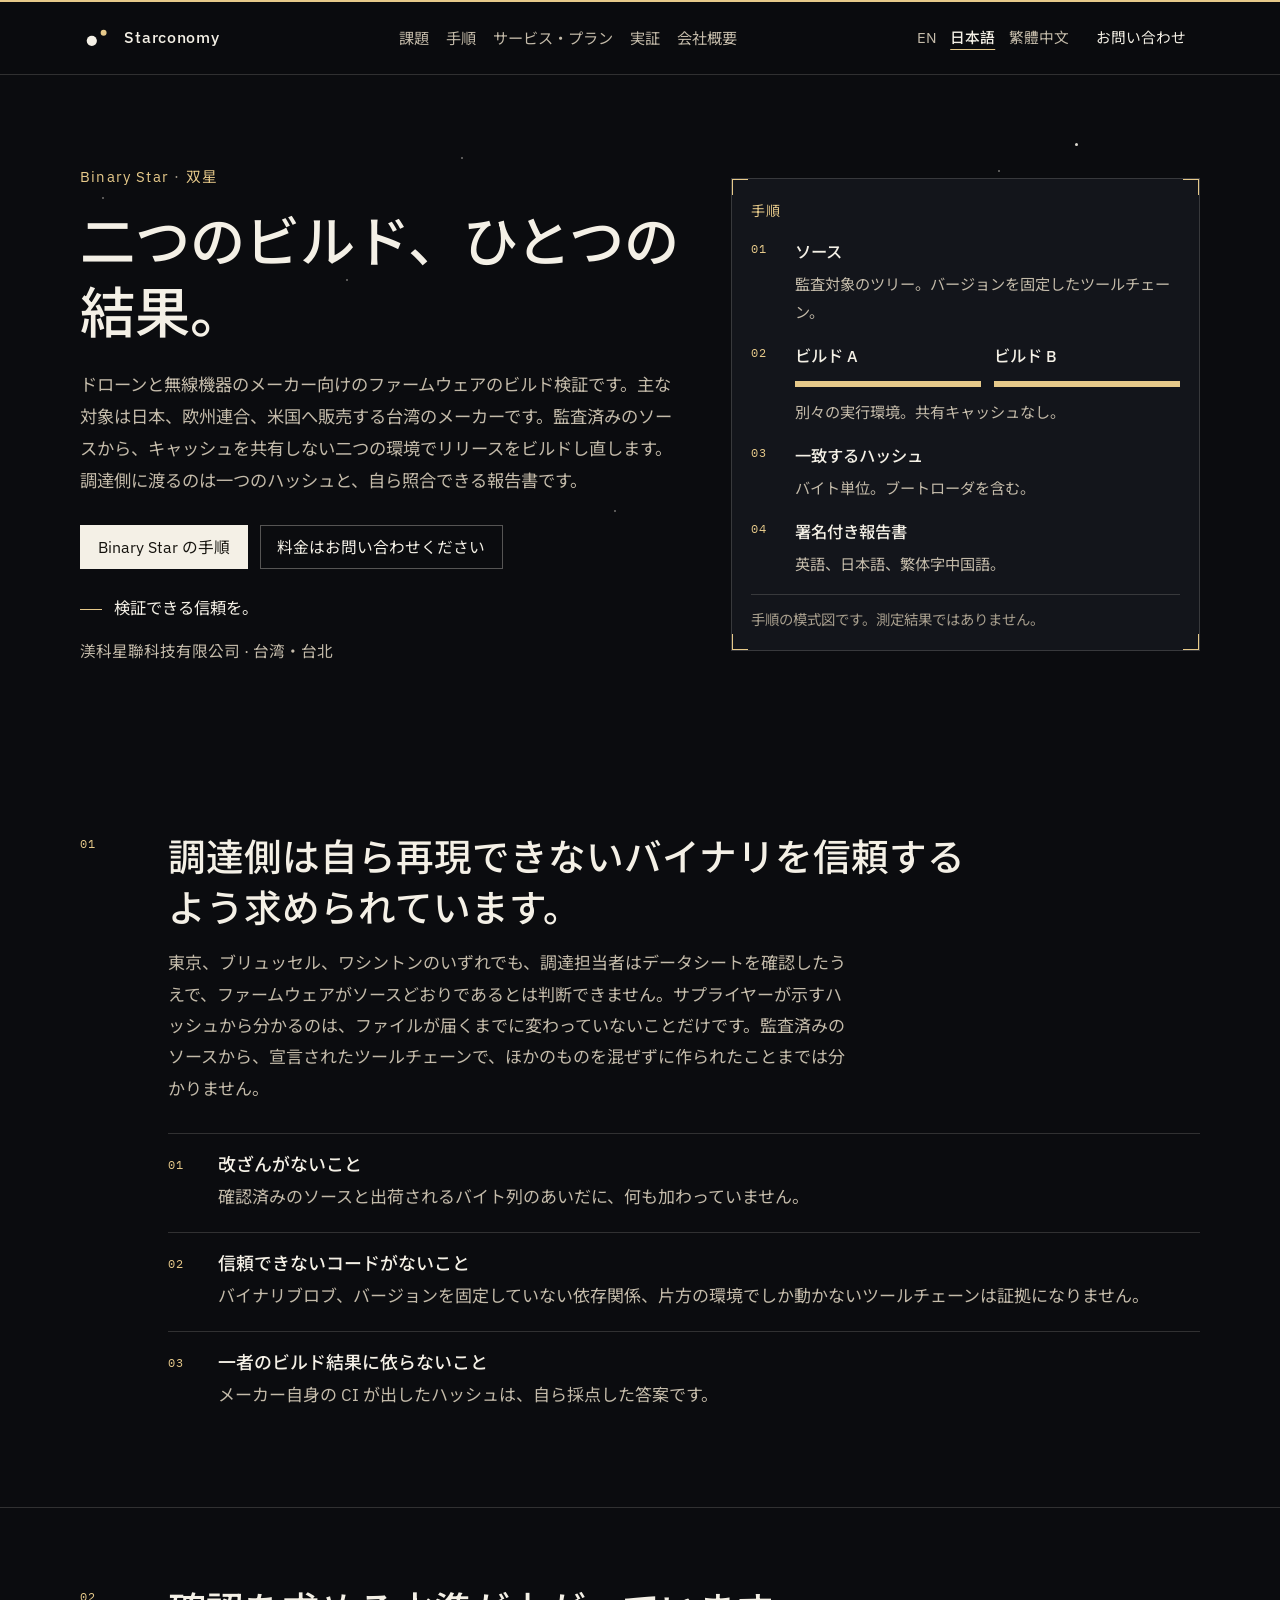
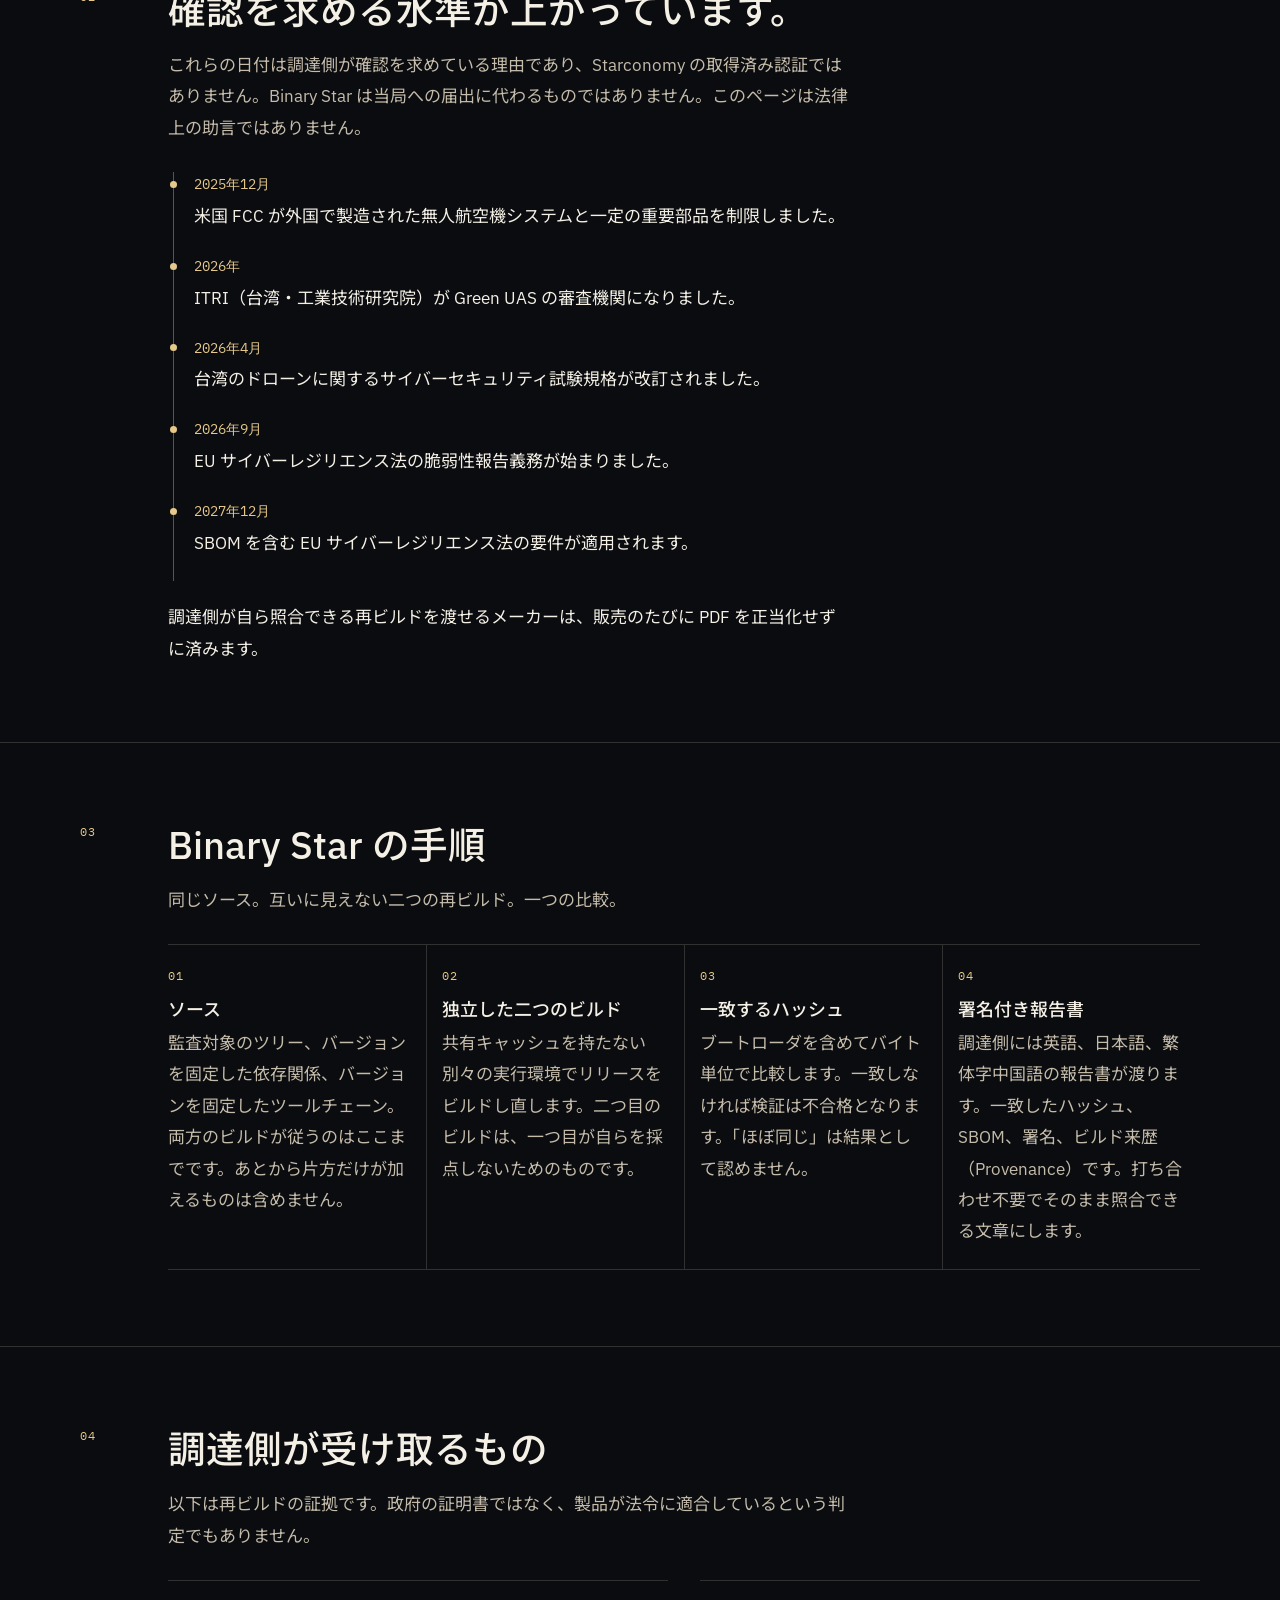
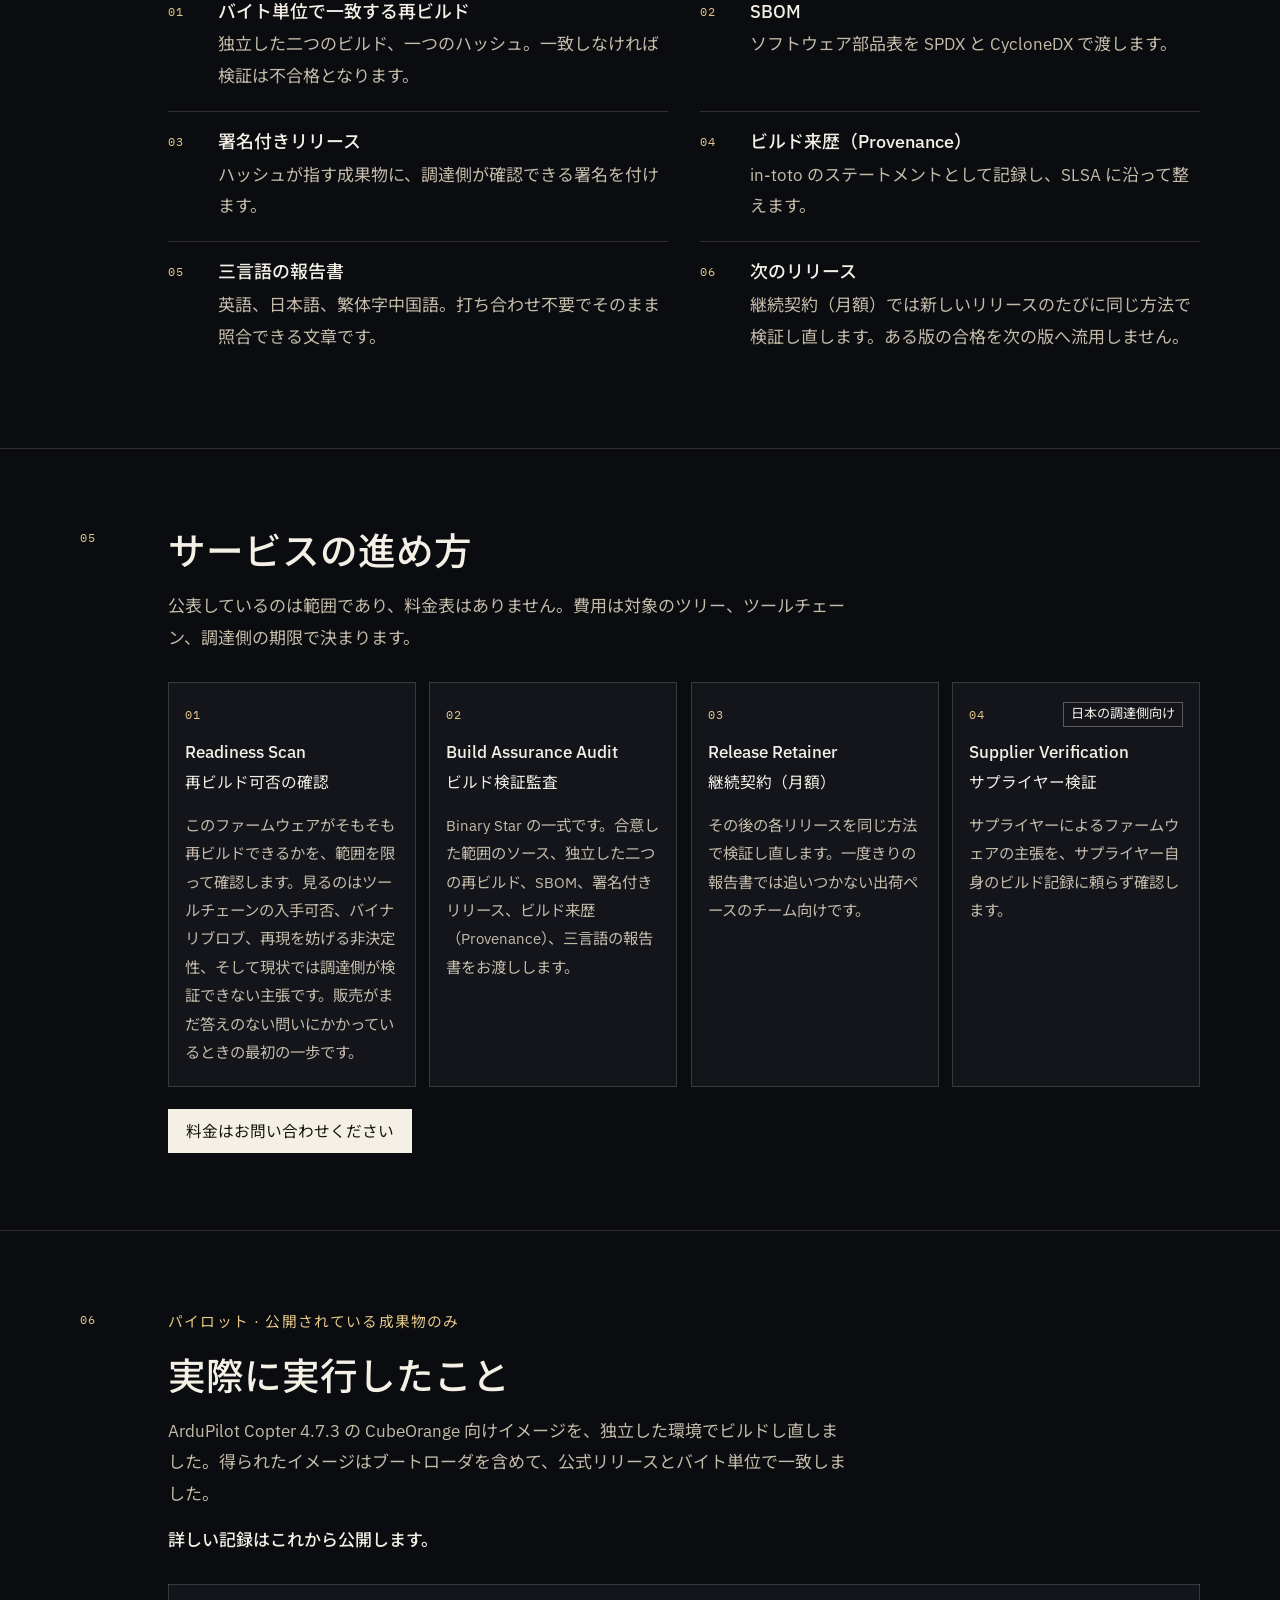
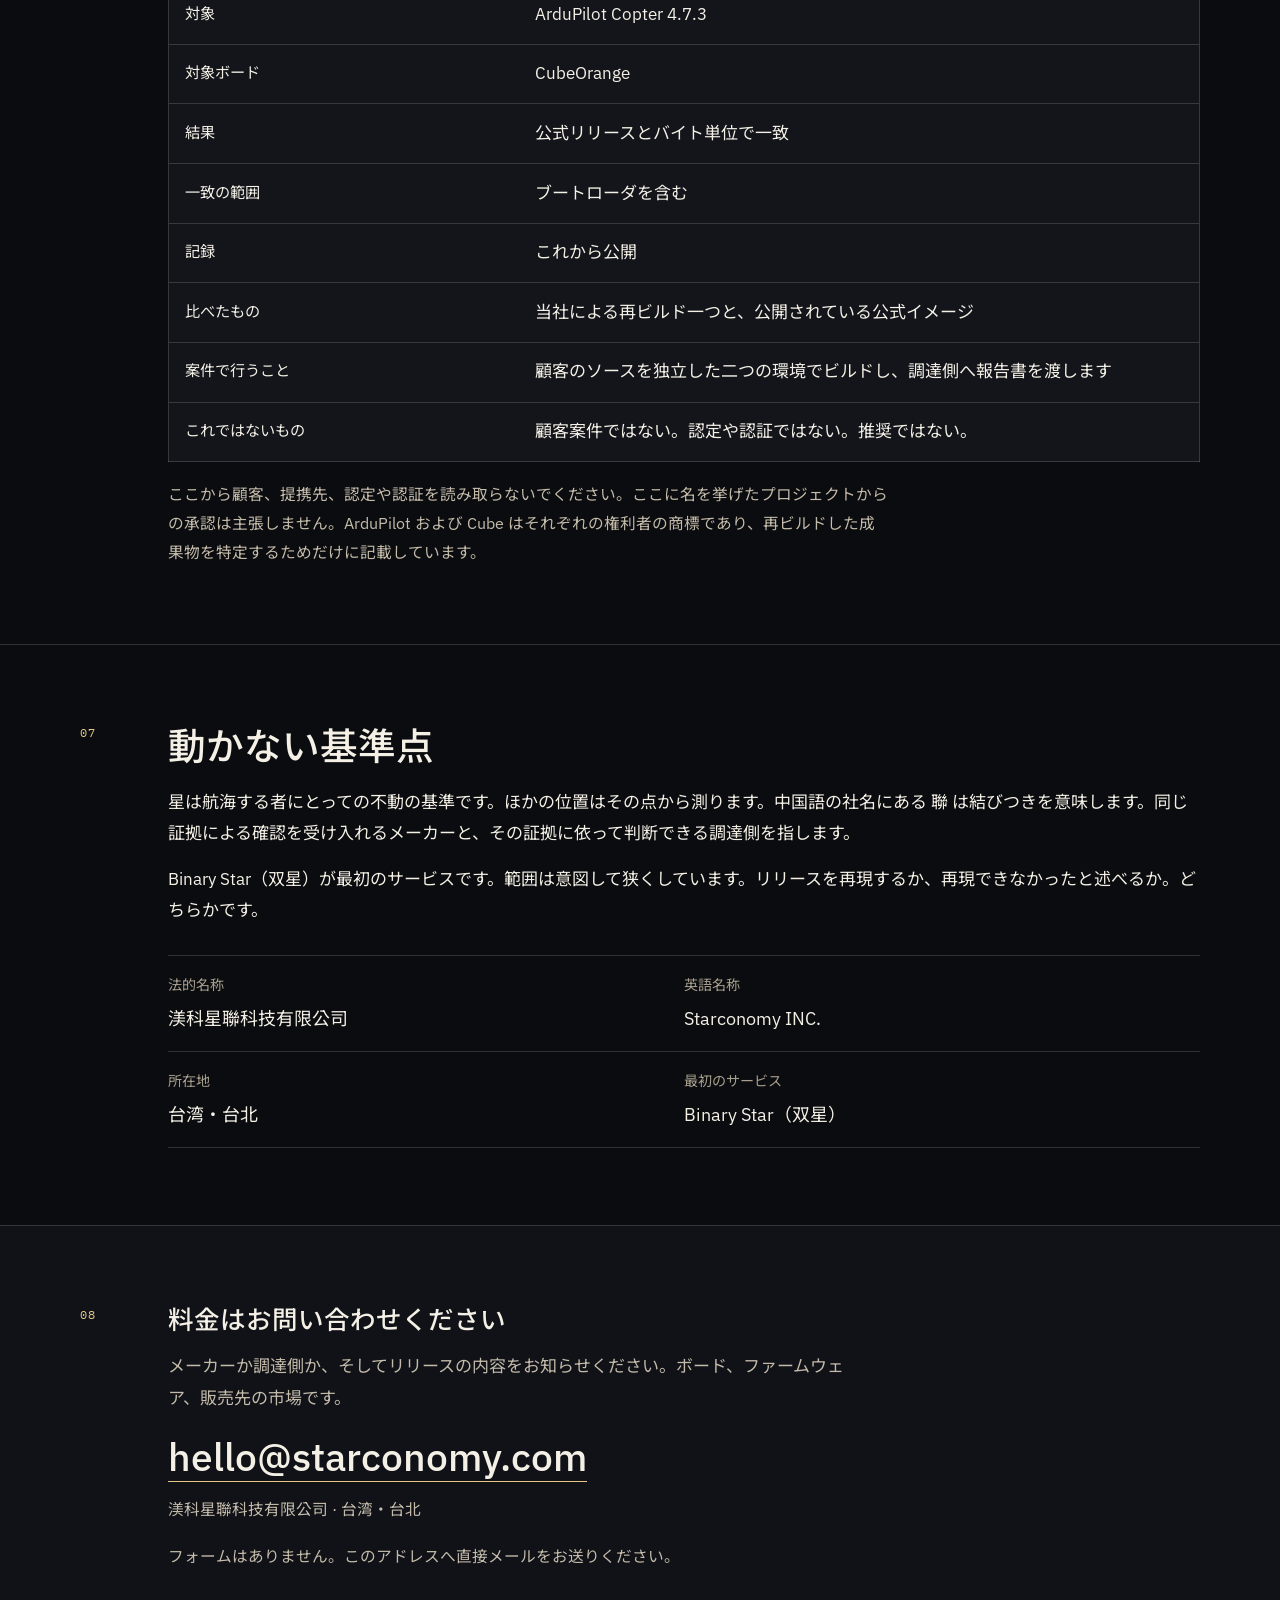
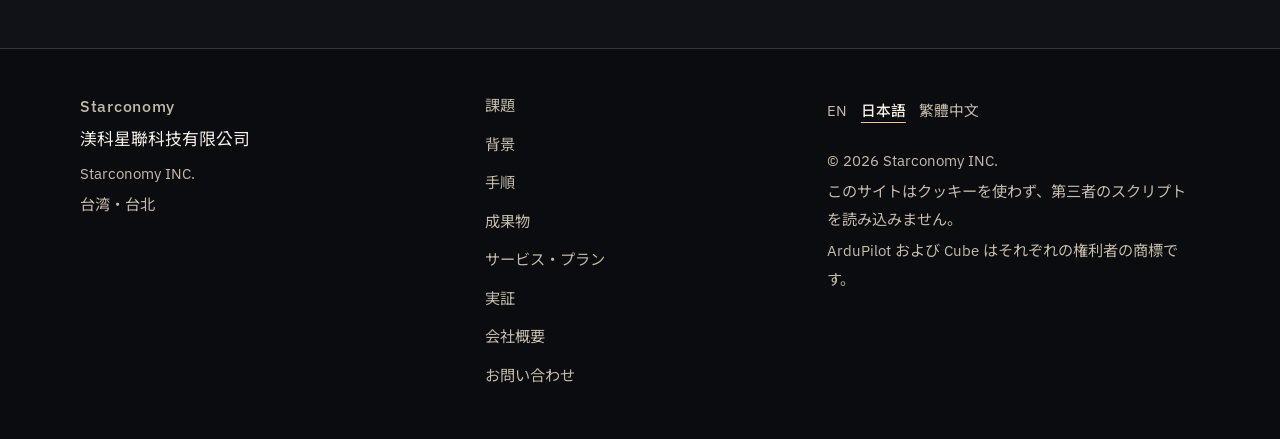
==== commit fac660b4: "Rewrite the Traditional Chinese page and align the tier cards The zh copy is rewritten as Taiwan B2B" ====
--- a/site/ja/index.html
+++ b/site/ja/index.html
@@ -201,7 +201,7 @@
           </div>
         </div>
         <div class="section-body">
-          <ol class="tiers"><li><span class="sn">01</span><h3>Readiness Scan</h3><p class="gloss">再ビルド可否の確認</p><p>このファームウェアがそもそも再ビルドできるかを、範囲を限って確認します。見るのはツールチェーンの入手可否、バイナリブロブ、再現を妨げる非決定性、そして現状では調達側が検証できない主張です。販売がまだ答えのない問いにかかっているときの最初の一歩です。</p></li><li><span class="sn">02</span><h3>Build Assurance Audit</h3><p class="gloss">ビルド検証監査</p><p>Binary Star の一式です。合意した範囲のソース、独立した二つの再ビルド、SBOM、署名付きリリース、ビルド来歴（Provenance）、三言語の報告書をお渡しします。</p></li><li><span class="sn">03</span><h3>Release Retainer</h3><p class="gloss">継続契約（月額）</p><p>その後の各リリースを同じ方法で検証し直します。一度きりの報告書では追いつかない出荷ペースのチーム向けです。</p></li><li><span class="sn">04</span><h3>Supplier Verification</h3><p class="gloss">サプライヤー検証</p><p class="tag">日本の調達側向け</p><p>サプライヤーによるファームウェアの主張を、サプライヤー自身のビルド記録に頼らず確認します。</p></li></ol><p class="section-cta"><a class="btn btn-primary" href="mailto:hello@starconomy.com?subject=Binary%20Star%20%E3%81%AB%E3%81%A4%E3%81%84%E3%81%A6%E3%81%AE%E5%95%8F%E3%81%84%E5%90%88%E3%82%8F%E3%81%9B">料金はお問い合わせください</a></p>
+          <ol class="tiers with-gloss"><li><div class="tier-kicker"><span class="sn">01</span></div><h3>Readiness Scan</h3><p class="gloss">再ビルド可否の確認</p><p class="tier-copy">このファームウェアがそもそも再ビルドできるかを、範囲を限って確認します。見るのはツールチェーンの入手可否、バイナリブロブ、再現を妨げる非決定性、そして現状では調達側が検証できない主張です。販売がまだ答えのない問いにかかっているときの最初の一歩です。</p></li><li><div class="tier-kicker"><span class="sn">02</span></div><h3>Build Assurance Audit</h3><p class="gloss">ビルド検証監査</p><p class="tier-copy">Binary Star の一式です。合意した範囲のソース、独立した二つの再ビルド、SBOM、署名付きリリース、ビルド来歴（Provenance）、三言語の報告書をお渡しします。</p></li><li><div class="tier-kicker"><span class="sn">03</span></div><h3>Release Retainer</h3><p class="gloss">継続契約（月額）</p><p class="tier-copy">その後の各リリースを同じ方法で検証し直します。一度きりの報告書では追いつかない出荷ペースのチーム向けです。</p></li><li><div class="tier-kicker"><span class="sn">04</span><p class="tag">日本の調達側向け</p></div><h3>Supplier Verification</h3><p class="gloss">サプライヤー検証</p><p class="tier-copy">サプライヤーによるファームウェアの主張を、サプライヤー自身のビルド記録に頼らず確認します。</p></li></ol><p class="section-cta"><a class="btn btn-primary" href="mailto:hello@starconomy.com?subject=Binary%20Star%20%E3%81%AB%E3%81%A4%E3%81%84%E3%81%A6%E3%81%AE%E5%95%8F%E3%81%84%E5%90%88%E3%82%8F%E3%81%9B">料金はお問い合わせください</a></p>
         </div>
       </div>
     </section>
--- a/site/css/site.css
+++ b/site/css/site.css
@@ -597,7 +597,8 @@
 .tiers {
   display: grid;
   grid-template-columns: repeat(4, minmax(0, 1fr));
-  gap: 0.85rem;
+  column-gap: 0.85rem;
+  row-gap: 0.85rem;
 }
 
 .tiers li {
@@ -610,20 +611,61 @@
   min-width: 0;
 }
 
-.tiers .sn { display: block; margin-bottom: 0.8rem; }
-.tiers h3 { font-size: 1.05rem; letter-spacing: 0; }
-.gloss { color: var(--text); margin-top: 0.3rem; font-size: 0.98rem; }
-.tiers p { font-size: 0.96rem; }
-.tiers li p:last-child { margin-top: auto; padding-top: 0.85rem; }
-
-.tag {
+.tier-kicker {
+  display: flex;
+  align-items: center;
+  justify-content: space-between;
+  gap: 0.55rem;
+  min-height: 1.7rem;
+}
+
+.tiers .sn { display: block; margin: 0; line-height: 1; }
+
+.tiers h3,
+.tiers .gloss,
+.tiers .tier-copy { min-width: 0; }
+
+.tiers h3 {
+  font-size: 1.05rem;
+  letter-spacing: 0;
+  margin-top: 0.8rem;
+}
+
+.tiers .gloss {
+  color: var(--text);
+  margin: 0.3rem 0 0;
+  font-size: 0.98rem;
+}
+
+.tiers .tier-copy {
+  margin: 0.85rem 0 0;
+  padding: 0;
+  font-size: 0.96rem;
+  color: var(--muted);
+}
+
+.tiers .tag {
   display: inline-block;
-  align-self: flex-start;
-  margin-top: 0.7rem;
-  padding: 0.18rem 0.45rem;
+  flex: 0 1 auto;
+  max-width: 68%;
+  margin: 0;
+  padding: 0.16rem 0.45rem;
   border: 1px solid var(--line-strong);
   color: var(--text);
   font-size: 0.82rem;
+  line-height: 1.35;
+  text-align: end;
+}
+
+@supports (grid-template-rows: subgrid) {
+  .tiers li {
+    display: grid;
+    grid-template-rows: subgrid;
+    grid-row: span 3;
+    row-gap: 0;
+  }
+
+  .tiers.with-gloss li { grid-row: span 4; }
 }
 
 .section-cta { margin-top: 1.4rem; }
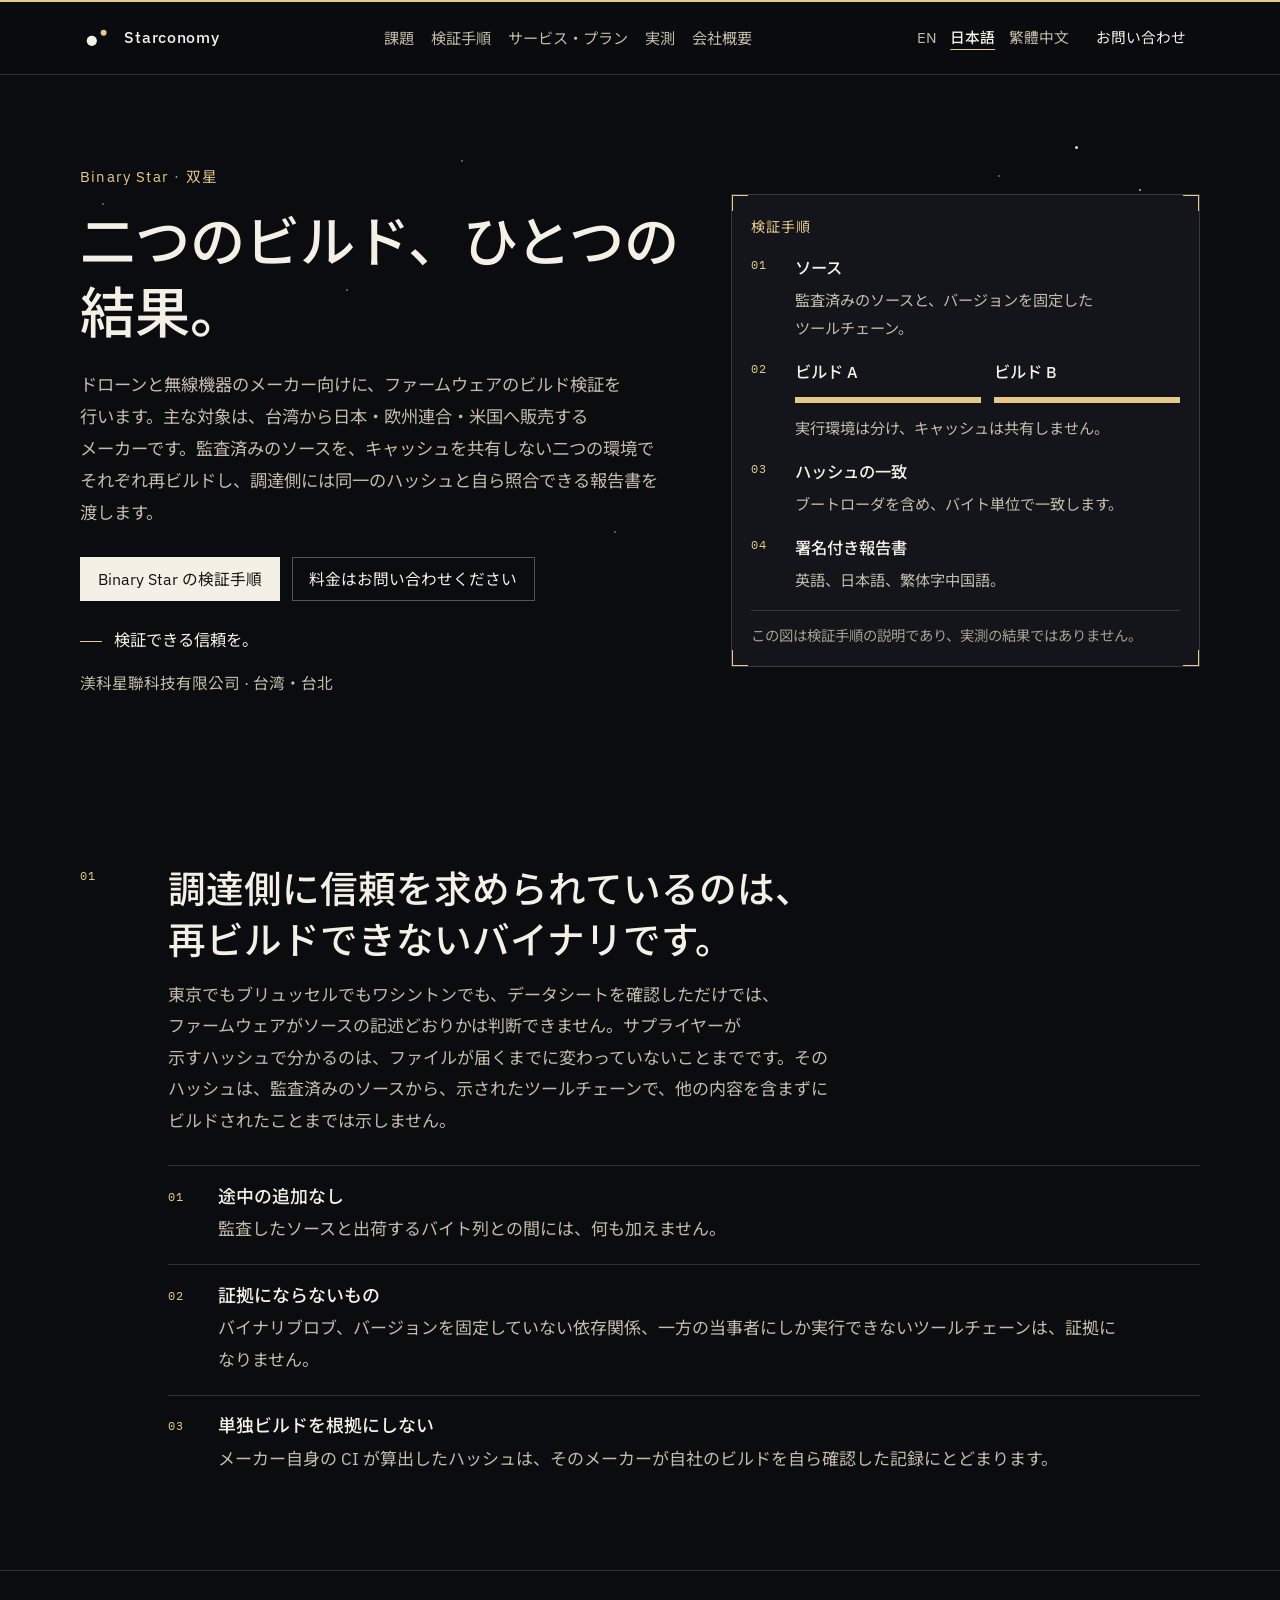
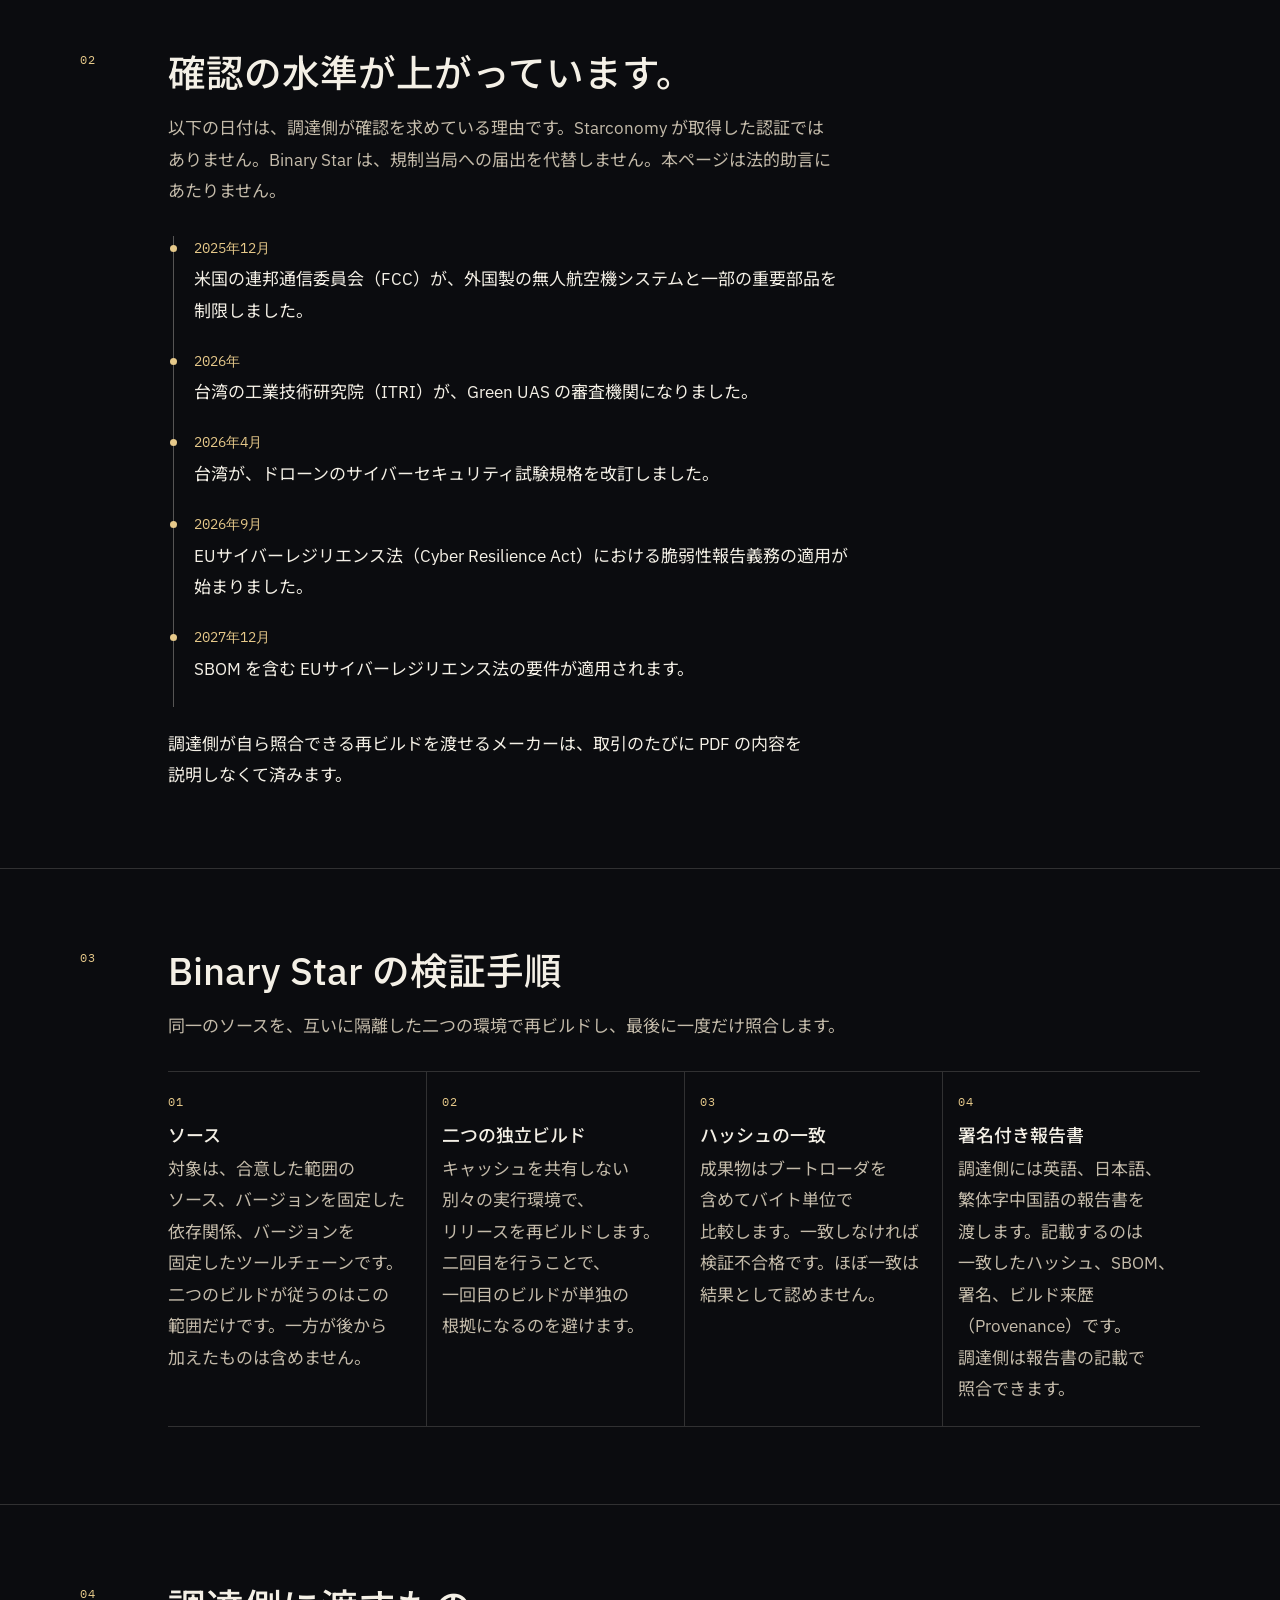
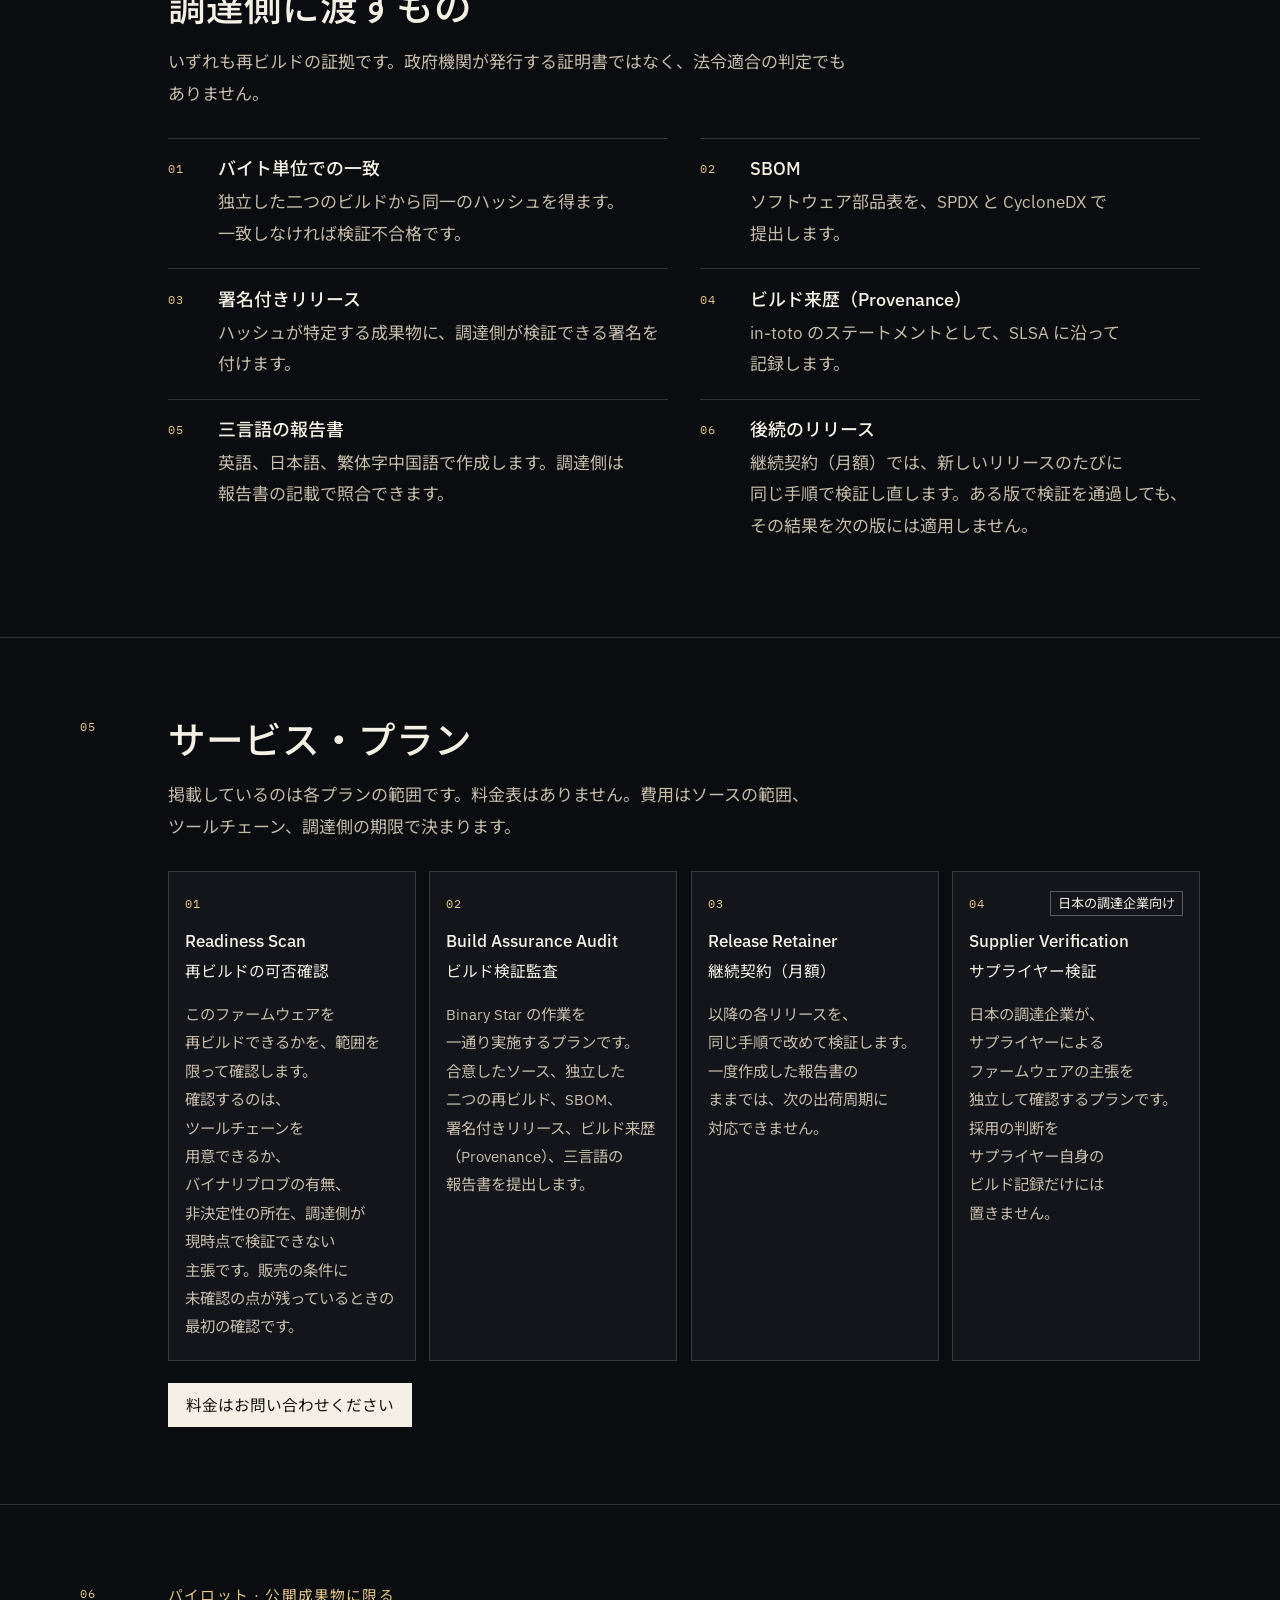
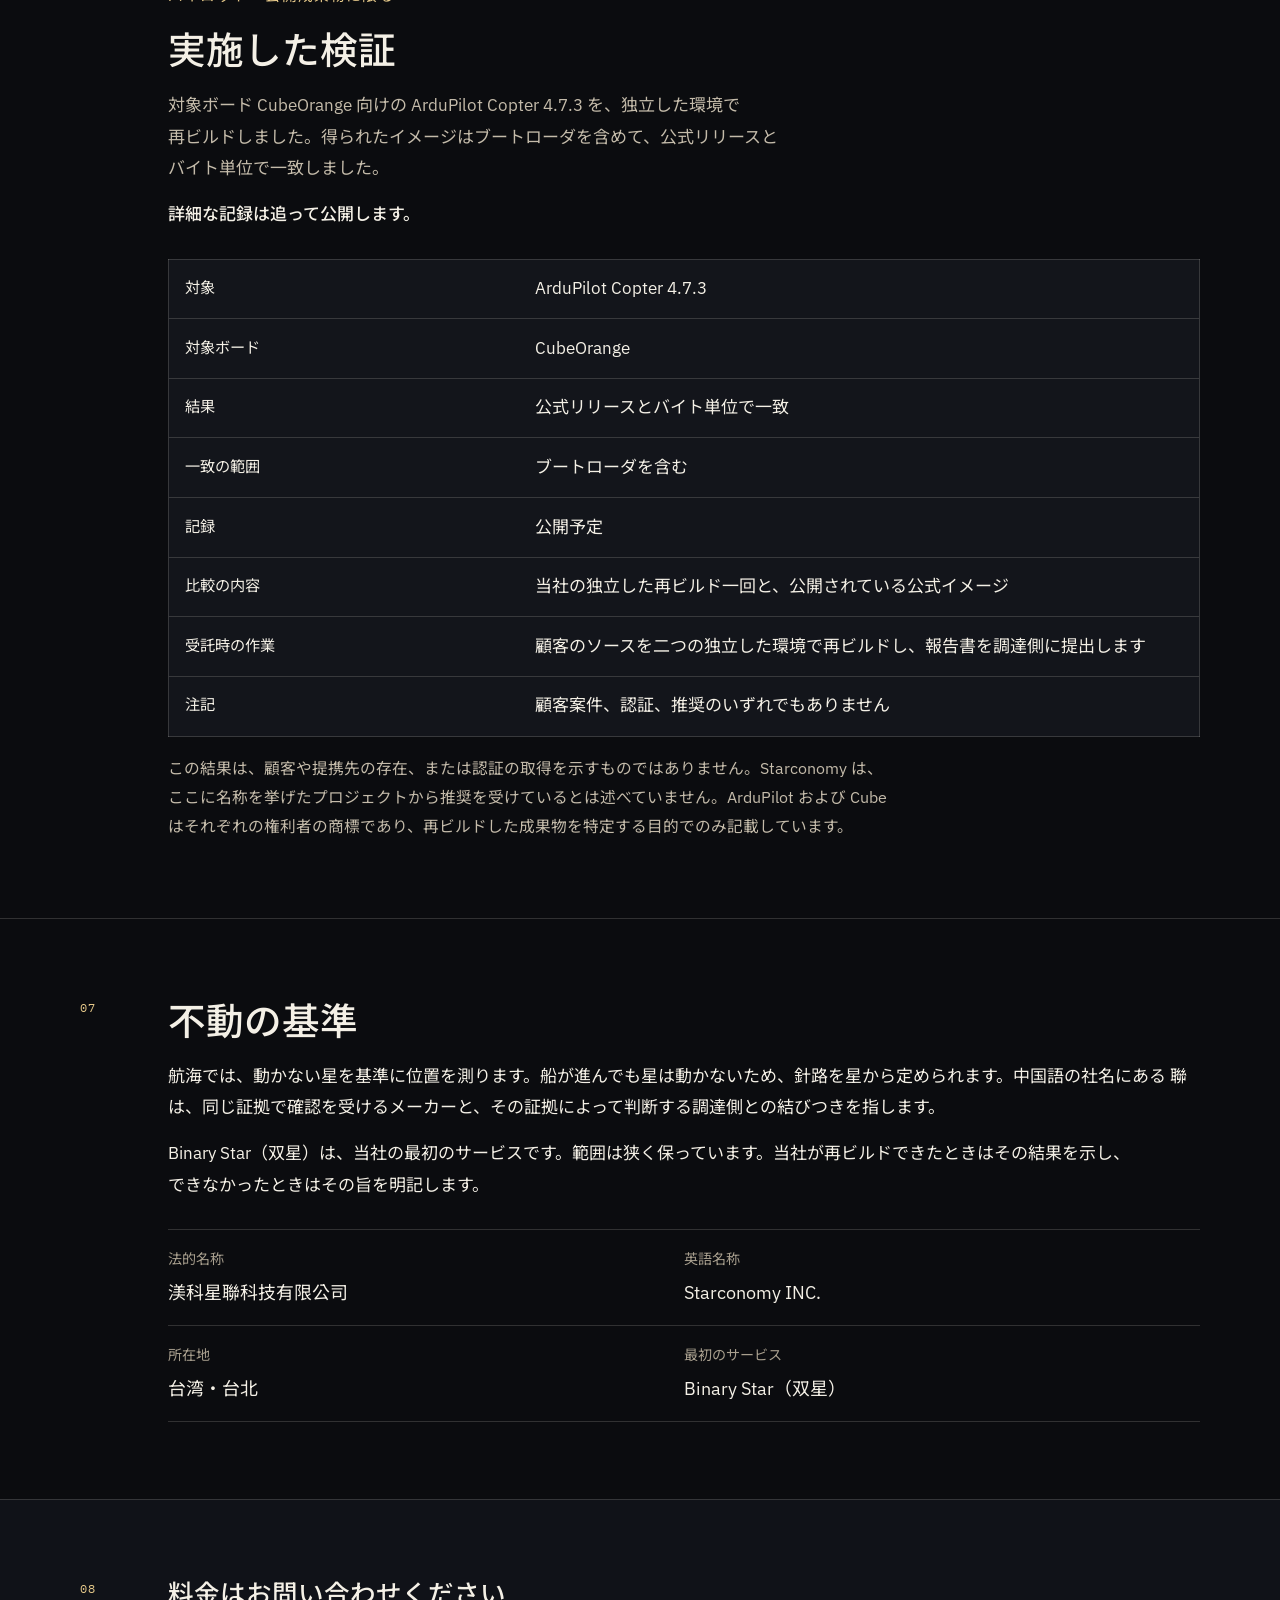
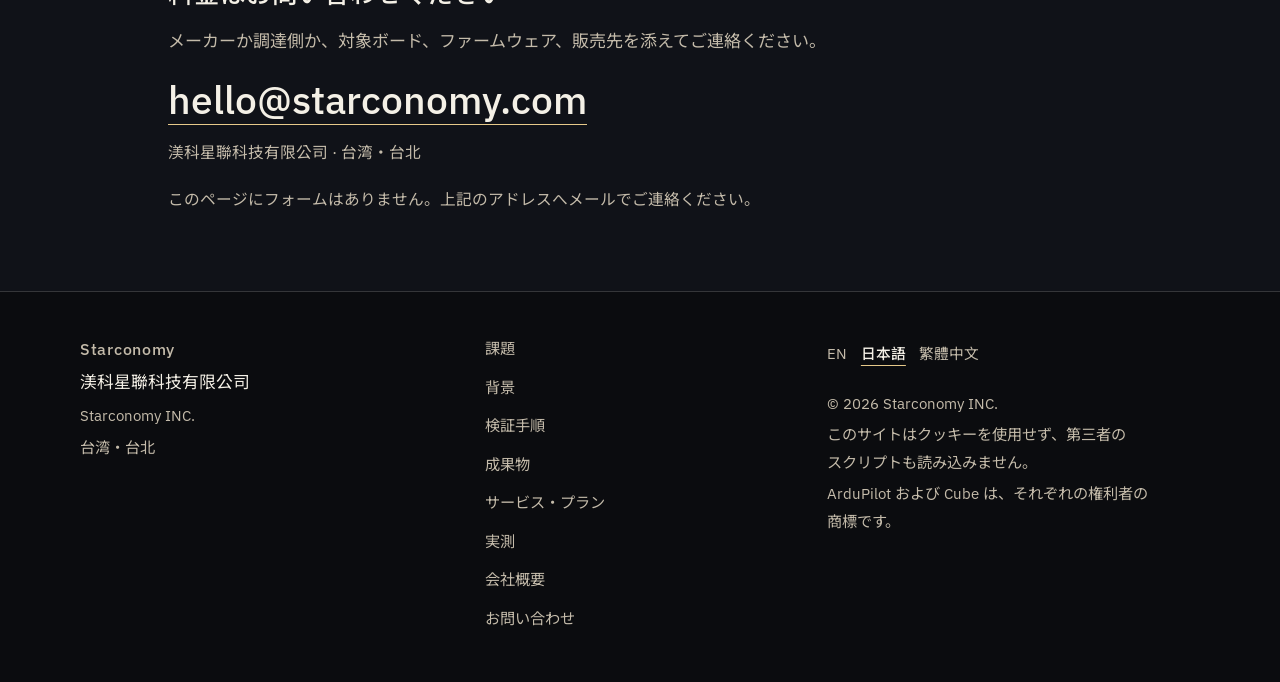
==== commit 62927d01: "Rewrite the Japanese page as native B2B procurement prose. The ja copy no longer follows English sen" ====
--- a/site/ja/index.html
+++ b/site/ja/index.html
@@ -8,7 +8,7 @@
   <meta name="format-detection" content="telephone=no">
   <meta name="referrer" content="no-referrer">
   <title>Binary Star — 二つのビルド、ひとつの結果 | Starconomy</title>
-  <meta name="description" content="Starconomy は監査済みのソースから、ドローンと無線機器のファームウェアを独立した二つの環境でビルドし直します。一つのハッシュ、SBOM、署名付きリリース、調達側が照合できる報告書。台北。">
+  <meta name="description" content="ドローンと無線機器のファームウェアを、監査済みのソースから互いに独立した環境で二度再ビルドします。調達側に渡すのは同一のハッシュ、SBOM、署名付きリリース、自ら照合できる報告書です。台湾・台北。">
   <link rel="canonical" href="https://starconomy.com/ja/">
   <link rel="alternate" hreflang="en" href="https://starconomy.com/">
   <link rel="alternate" hreflang="ja" href="https://starconomy.com/ja/">
@@ -17,26 +17,26 @@
   <meta property="og:type" content="website">
   <meta property="og:site_name" content="Starconomy">
   <meta property="og:title" content="Binary Star — 二つのビルド、ひとつの結果 | Starconomy">
-  <meta property="og:description" content="Starconomy は監査済みのソースから、ドローンと無線機器のファームウェアを独立した二つの環境でビルドし直します。一つのハッシュ、SBOM、署名付きリリース、調達側が照合できる報告書。台北。">
+  <meta property="og:description" content="ドローンと無線機器のファームウェアを、監査済みのソースから互いに独立した環境で二度再ビルドします。調達側に渡すのは同一のハッシュ、SBOM、署名付きリリース、自ら照合できる報告書です。台湾・台北。">
   <meta property="og:url" content="https://starconomy.com/ja/">
   <meta property="og:image" content="https://starconomy.com/img/og-ja.png">
   <meta property="og:image:width" content="1200">
   <meta property="og:image:height" content="630">
-  <meta property="og:image:alt" content="Starconomy。二つのビルド、ひとつの結果。台北からのファームウェアのビルド検証。">
+  <meta property="og:image:alt" content="Starconomy。二つのビルド、ひとつの結果。台湾・台北のファームウェア・ビルド検証。">
   <meta property="og:locale" content="ja_JP">
   <meta property="og:locale:alternate" content="en_US"><meta property="og:locale:alternate" content="zh_TW">
   <meta name="twitter:card" content="summary_large_image">
   <meta name="twitter:title" content="Binary Star — 二つのビルド、ひとつの結果 | Starconomy">
-  <meta name="twitter:description" content="Starconomy は監査済みのソースから、ドローンと無線機器のファームウェアを独立した二つの環境でビルドし直します。一つのハッシュ、SBOM、署名付きリリース、調達側が照合できる報告書。台北。">
+  <meta name="twitter:description" content="ドローンと無線機器のファームウェアを、監査済みのソースから互いに独立した環境で二度再ビルドします。調達側に渡すのは同一のハッシュ、SBOM、署名付きリリース、自ら照合できる報告書です。台湾・台北。">
   <meta name="twitter:image" content="https://starconomy.com/img/og-ja.png">
-  <meta name="twitter:image:alt" content="Starconomy。二つのビルド、ひとつの結果。台北からのファームウェアのビルド検証。">
+  <meta name="twitter:image:alt" content="Starconomy。二つのビルド、ひとつの結果。台湾・台北のファームウェア・ビルド検証。">
   <link rel="icon" href="../favicon.svg" type="image/svg+xml">
   <link rel="icon" href="../favicon-32.png" sizes="32x32" type="image/png">
   <link rel="apple-touch-icon" href="../apple-touch-icon.png">
   <link rel="preload" href="../fonts/noto-sans-jp-500.woff2" as="font" type="font/woff2" crossorigin>
   <link rel="preload" href="../fonts/noto-sans-jp-400.woff2" as="font" type="font/woff2" crossorigin>
   <link rel="stylesheet" href="../css/site.css">
-  <script type="application/ld+json">{"@context":"https://schema.org","@graph":[{"@type":"Organization","@id":"https://starconomy.com/#org","name":"Starconomy","legalName":"渼科星聯科技有限公司","alternateName":"Starconomy INC.","url":"https://starconomy.com/","email":"hello@starconomy.com","address":{"@type":"PostalAddress","addressLocality":"Taipei","addressCountry":"TW"},"description":"ファームウェアのビルド検証。独立した二つの再ビルドと、調達側が照合できる一つのハッシュ。","knowsLanguage":["en","ja","zh-Hant"]},{"@type":"Service","name":"Binary Star","alternateName":"雙星","serviceType":"Firmware assurance","provider":{"@id":"https://starconomy.com/#org"},"areaServed":["TW","JP","EU","US"],"url":"https://starconomy.com/ja/","description":"Starconomy は監査済みのソースから、ドローンと無線機器のファームウェアを独立した二つの環境でビルドし直します。一つのハッシュ、SBOM、署名付きリリース、調達側が照合できる報告書。台北。"}]}</script>
+  <script type="application/ld+json">{"@context":"https://schema.org","@graph":[{"@type":"Organization","@id":"https://starconomy.com/#org","name":"Starconomy","legalName":"渼科星聯科技有限公司","alternateName":"Starconomy INC.","url":"https://starconomy.com/","email":"hello@starconomy.com","address":{"@type":"PostalAddress","addressLocality":"Taipei","addressCountry":"TW"},"description":"ファームウェアのビルド検証です。独立した二つの再ビルドから、調達側が照合できる同一のハッシュを提出します。","knowsLanguage":["en","ja","zh-Hant"]},{"@type":"Service","name":"Binary Star","alternateName":"雙星","serviceType":"Firmware assurance","provider":{"@id":"https://starconomy.com/#org"},"areaServed":["TW","JP","EU","US"],"url":"https://starconomy.com/ja/","description":"ドローンと無線機器のファームウェアを、監査済みのソースから互いに独立した環境で二度再ビルドします。調達側に渡すのは同一のハッシュ、SBOM、署名付きリリース、自ら照合できる報告書です。台湾・台北。"}]}</script>
   <script>document.documentElement.classList.add("js")</script>
 </head>
 <body>
@@ -50,13 +50,13 @@
 </svg>
         <span class="brand-name">Starconomy</span>
       </a>
-      <nav id="site-nav" class="site-nav" aria-label="主要">
-        <a href="#problem">課題</a><a href="#method">手順</a><a href="#tiers">サービス・プラン</a><a href="#proof">実証</a><a href="#about">会社概要</a>
-        <a class="nav-mail" href="mailto:hello@starconomy.com?subject=Binary%20Star%20%E3%81%AB%E3%81%A4%E3%81%84%E3%81%A6%E3%81%AE%E5%95%8F%E3%81%84%E5%90%88%E3%82%8F%E3%81%9B">お問い合わせ</a>
+      <nav id="site-nav" class="site-nav" aria-label="メインメニュー">
+        <a href="#problem">課題</a><a href="#method">検証手順</a><a href="#tiers">サービス・プラン</a><a href="#proof">実測</a><a href="#about">会社概要</a>
+        <a class="nav-mail" href="mailto:hello@starconomy.com?subject=Binary%20Star%20%E3%81%AB%E9%96%A2%E3%81%99%E3%82%8B%E3%81%8A%E5%95%8F%E3%81%84%E5%90%88%E3%82%8F%E3%81%9B">お問い合わせ</a>
       </nav>
       <div class="header-tools">
         <nav class="lang" aria-label="言語"><a href="../" hreflang="en" lang="en">EN</a><a href="./" hreflang="ja" lang="ja" aria-current="page">日本語</a><a href="../zh/" hreflang="zh-Hant" lang="zh-Hant">繁體中文</a></nav>
-        <a class="btn btn-small header-cta" href="mailto:hello@starconomy.com?subject=Binary%20Star%20%E3%81%AB%E3%81%A4%E3%81%84%E3%81%A6%E3%81%AE%E5%95%8F%E3%81%84%E5%90%88%E3%82%8F%E3%81%9B">お問い合わせ</a>
+        <a class="btn btn-small header-cta" href="mailto:hello@starconomy.com?subject=Binary%20Star%20%E3%81%AB%E9%96%A2%E3%81%99%E3%82%8B%E3%81%8A%E5%95%8F%E3%81%84%E5%90%88%E3%82%8F%E3%81%9B">お問い合わせ</a>
         <button class="nav-toggle" type="button" aria-expanded="false" aria-controls="site-nav" data-open-label="メニュー" data-close-label="メニューを閉じる">
           <span class="bars" aria-hidden="true"></span>
           <span class="visually-hidden toggle-label">メニュー</span>
@@ -77,23 +77,23 @@
         <div class="hero-copy">
           <p class="eyebrow"><span lang="ja">Binary Star</span> <span class="dot" aria-hidden="true">·</span> <span lang="ja">双星</span></p>
           <h1 id="hero-title">二つのビルド、ひとつの結果。</h1>
-          <p class="lede">ドローンと無線機器のメーカー向けのファームウェアのビルド検証です。主な対象は日本、欧州連合、米国へ販売する台湾のメーカーです。監査済みのソースから、キャッシュを共有しない二つの環境でリリースをビルドし直します。調達側に渡るのは一つのハッシュと、自ら照合できる報告書です。</p>
+          <p class="lede">ドローンと無線機器のメーカー向けに、ファームウェアのビルド検証を行います。主な対象は、台湾から日本・欧州連合・米国へ販売するメーカーです。監査済みのソースを、キャッシュを共有しない二つの環境でそれぞれ再ビルドし、調達側には同一のハッシュと自ら照合できる報告書を渡します。</p>
           <div class="actions">
-            <a class="btn btn-primary" href="#method">Binary Star の手順</a>
-            <a class="btn btn-ghost" href="mailto:hello@starconomy.com?subject=Binary%20Star%20%E3%81%AB%E3%81%A4%E3%81%84%E3%81%A6%E3%81%AE%E5%95%8F%E3%81%84%E5%90%88%E3%82%8F%E3%81%9B">料金はお問い合わせください</a>
+            <a class="btn btn-primary" href="#method">Binary Star の検証手順</a>
+            <a class="btn btn-ghost" href="mailto:hello@starconomy.com?subject=Binary%20Star%20%E3%81%AB%E9%96%A2%E3%81%99%E3%82%8B%E3%81%8A%E5%95%8F%E3%81%84%E5%90%88%E3%82%8F%E3%81%9B">料金はお問い合わせください</a>
           </div>
           <p class="tagline">検証できる信頼を。</p>
           <p class="hero-meta"><span class="legal" lang="zh-Hant" translate="no">渼科星聯科技有限公司</span> <span aria-hidden="true">·</span> 台湾・台北</p>
         </div>
         
 <figure class="schematic">
-  <figcaption>手順</figcaption>
+  <figcaption>検証手順</figcaption>
   <ol>
     <li>
       <span class="sn">01</span>
       <div>
         <p class="st">ソース</p>
-        <p class="sd">監査対象のツリー。バージョンを固定したツールチェーン。</p>
+        <p class="sd">監査済みのソースと、バージョンを固定したツールチェーン。</p>
       </div>
     </li>
     <li>
@@ -107,14 +107,14 @@
           <p class="st">ビルド B</p>
           <span class="bar" aria-hidden="true"></span>
         </div>
-        <p class="sd pair-note">別々の実行環境。共有キャッシュなし。</p>
+        <p class="sd pair-note">実行環境は分け、キャッシュは共有しません。</p>
       </div>
     </li>
     <li>
       <span class="sn">03</span>
       <div>
-        <p class="st">一致するハッシュ</p>
-        <p class="sd">バイト単位。ブートローダを含む。</p>
+        <p class="st">ハッシュの一致</p>
+        <p class="sd">ブートローダを含め、バイト単位で一致します。</p>
       </div>
     </li>
     <li>
@@ -125,7 +125,7 @@
       </div>
     </li>
   </ol>
-  <p class="schematic-note">手順の模式図です。測定結果ではありません。</p>
+  <p class="schematic-note">この図は検証手順の説明であり、実測の結果ではありません。</p>
 </figure>
       </div>
     </section>
@@ -135,12 +135,12 @@
         <div class="section-head">
           <p class="idx">01</p>
           <div>
-            <h2>調達側は自ら再現できないバイナリを信頼するよう求められています。</h2>
-            <p class="intro">東京、ブリュッセル、ワシントンのいずれでも、調達担当者はデータシートを確認したうえで、ファームウェアがソースどおりであるとは判断できません。サプライヤーが示すハッシュから分かるのは、ファイルが届くまでに変わっていないことだけです。監査済みのソースから、宣言されたツールチェーンで、ほかのものを混ぜずに作られたことまでは分かりません。</p>
-          </div>
-        </div>
-        <div class="section-body">
-          <ol class="points"><li><span class="pn">01</span><div><h3>改ざんがないこと</h3><p>確認済みのソースと出荷されるバイト列のあいだに、何も加わっていません。</p></div></li><li><span class="pn">02</span><div><h3>信頼できないコードがないこと</h3><p>バイナリブロブ、バージョンを固定していない依存関係、片方の環境でしか動かないツールチェーンは証拠になりません。</p></div></li><li><span class="pn">03</span><div><h3>一者のビルド結果に依らないこと</h3><p>メーカー自身の CI が出したハッシュは、自ら採点した答案です。</p></div></li></ol>
+            <h2>調達側に信頼を求められているのは、再ビルドできないバイナリです。</h2>
+            <p class="intro">東京でもブリュッセルでもワシントンでも、データシートを確認しただけでは、ファームウェアがソースの記述どおりかは判断できません。サプライヤーが示すハッシュで分かるのは、ファイルが届くまでに変わっていないことまでです。そのハッシュは、監査済みのソースから、示されたツールチェーンで、他の内容を含まずにビルドされたことまでは示しません。</p>
+          </div>
+        </div>
+        <div class="section-body">
+          <ol class="points"><li><span class="pn">01</span><div><h3>途中の追加なし</h3><p>監査したソースと出荷するバイト列との間には、何も加えません。</p></div></li><li><span class="pn">02</span><div><h3>証拠にならないもの</h3><p>バイナリブロブ、バージョンを固定していない依存関係、一方の当事者にしか実行できないツールチェーンは、証拠になりません。</p></div></li><li><span class="pn">03</span><div><h3>単独ビルドを根拠にしない</h3><p>メーカー自身の CI が算出したハッシュは、そのメーカーが自社のビルドを自ら確認した記録にとどまります。</p></div></li></ol>
         </div>
       </div>
     </section>
@@ -150,13 +150,13 @@
         <div class="section-head">
           <p class="idx">02</p>
           <div>
-            <h2>確認を求める水準が上がっています。</h2>
-            <p class="intro">これらの日付は調達側が確認を求めている理由であり、Starconomy の取得済み認証ではありません。Binary Star は当局への届出に代わるものではありません。このページは法律上の助言ではありません。</p>
-          </div>
-        </div>
-        <div class="section-body">
-          <ol class="timeline"><li><time datetime="2025-12">2025年12月</time><p>米国 FCC が外国で製造された無人航空機システムと一定の重要部品を制限しました。</p></li><li><time datetime="2026">2026年</time><p>ITRI（台湾・工業技術研究院）が Green UAS の審査機関になりました。</p></li><li><time datetime="2026-04">2026年4月</time><p>台湾のドローンに関するサイバーセキュリティ試験規格が改訂されました。</p></li><li><time datetime="2026-09">2026年9月</time><p>EU サイバーレジリエンス法の脆弱性報告義務が始まりました。</p></li><li><time datetime="2027-12">2027年12月</time><p>SBOM を含む EU サイバーレジリエンス法の要件が適用されます。</p></li></ol>
-          <p class="closing">調達側が自ら照合できる再ビルドを渡せるメーカーは、販売のたびに PDF を正当化せずに済みます。</p>
+            <h2>確認の水準が上がっています。</h2>
+            <p class="intro">以下の日付は、調達側が確認を求めている理由です。Starconomy が取得した認証ではありません。Binary Star は、規制当局への届出を代替しません。本ページは法的助言にあたりません。</p>
+          </div>
+        </div>
+        <div class="section-body">
+          <ol class="timeline"><li><time datetime="2025-12">2025年12月</time><p>米国の連邦通信委員会（FCC）が、外国製の無人航空機システムと一部の重要部品を制限しました。</p></li><li><time datetime="2026">2026年</time><p>台湾の工業技術研究院（ITRI）が、Green UAS の審査機関になりました。</p></li><li><time datetime="2026-04">2026年4月</time><p>台湾が、ドローンのサイバーセキュリティ試験規格を改訂しました。</p></li><li><time datetime="2026-09">2026年9月</time><p>EUサイバーレジリエンス法（Cyber Resilience Act）における脆弱性報告義務の適用が始まりました。</p></li><li><time datetime="2027-12">2027年12月</time><p>SBOM を含む EUサイバーレジリエンス法の要件が適用されます。</p></li></ol>
+          <p class="closing">調達側が自ら照合できる再ビルドを渡せるメーカーは、取引のたびに PDF の内容を説明しなくて済みます。</p>
         </div>
       </div>
     </section>
@@ -166,12 +166,12 @@
         <div class="section-head">
           <p class="idx">03</p>
           <div>
-            <h2>Binary Star の手順</h2>
-            <p class="intro">同じソース。互いに見えない二つの再ビルド。一つの比較。</p>
-          </div>
-        </div>
-        <div class="section-body">
-          <ol class="steps"><li><span class="sn">01</span><h3>ソース</h3><p>監査対象のツリー、バージョンを固定した依存関係、バージョンを固定したツールチェーン。両方のビルドが従うのはここまでです。あとから片方だけが加えるものは含めません。</p></li><li><span class="sn">02</span><h3>独立した二つのビルド</h3><p>共有キャッシュを持たない別々の実行環境でリリースをビルドし直します。二つ目のビルドは、一つ目が自らを採点しないためのものです。</p></li><li><span class="sn">03</span><h3>一致するハッシュ</h3><p>ブートローダを含めてバイト単位で比較します。一致しなければ検証は不合格となります。「ほぼ同じ」は結果として認めません。</p></li><li><span class="sn">04</span><h3>署名付き報告書</h3><p>調達側には英語、日本語、繁体字中国語の報告書が渡ります。一致したハッシュ、SBOM、署名、ビルド来歴（Provenance）です。打ち合わせ不要でそのまま照合できる文章にします。</p></li></ol>
+            <h2>Binary Star の検証手順</h2>
+            <p class="intro">同一のソースを、互いに隔離した二つの環境で再ビルドし、最後に一度だけ照合します。</p>
+          </div>
+        </div>
+        <div class="section-body">
+          <ol class="steps"><li><span class="sn">01</span><h3>ソース</h3><p>対象は、合意した範囲のソース、バージョンを固定した依存関係、バージョンを固定したツールチェーンです。二つのビルドが従うのはこの範囲だけです。一方が後から加えたものは含めません。</p></li><li><span class="sn">02</span><h3>二つの独立ビルド</h3><p>キャッシュを共有しない別々の実行環境で、リリースを再ビルドします。二回目を行うことで、一回目のビルドが単独の根拠になるのを避けます。</p></li><li><span class="sn">03</span><h3>ハッシュの一致</h3><p>成果物はブートローダを含めてバイト単位で比較します。一致しなければ検証不合格です。ほぼ一致は結果として認めません。</p></li><li><span class="sn">04</span><h3>署名付き報告書</h3><p>調達側には英語、日本語、繁体字中国語の報告書を渡します。記載するのは一致したハッシュ、SBOM、署名、ビルド来歴（Provenance）です。調達側は報告書の記載で照合できます。</p></li></ol>
         </div>
       </div>
     </section>
@@ -181,12 +181,12 @@
         <div class="section-head">
           <p class="idx">04</p>
           <div>
-            <h2>調達側が受け取るもの</h2>
-            <p class="intro">以下は再ビルドの証拠です。政府の証明書ではなく、製品が法令に適合しているという判定でもありません。</p>
-          </div>
-        </div>
-        <div class="section-body">
-          <ol class="deliverables"><li><span class="sn">01</span><div><h3>バイト単位で一致する再ビルド</h3><p>独立した二つのビルド、一つのハッシュ。一致しなければ検証は不合格となります。</p></div></li><li><span class="sn">02</span><div><h3>SBOM</h3><p>ソフトウェア部品表を SPDX と CycloneDX で渡します。</p></div></li><li><span class="sn">03</span><div><h3>署名付きリリース</h3><p>ハッシュが指す成果物に、調達側が確認できる署名を付けます。</p></div></li><li><span class="sn">04</span><div><h3>ビルド来歴（Provenance）</h3><p>in-toto のステートメントとして記録し、SLSA に沿って整えます。</p></div></li><li><span class="sn">05</span><div><h3>三言語の報告書</h3><p>英語、日本語、繁体字中国語。打ち合わせ不要でそのまま照合できる文章です。</p></div></li><li><span class="sn">06</span><div><h3>次のリリース</h3><p>継続契約（月額）では新しいリリースのたびに同じ方法で検証し直します。ある版の合格を次の版へ流用しません。</p></div></li></ol>
+            <h2>調達側に渡すもの</h2>
+            <p class="intro">いずれも再ビルドの証拠です。政府機関が発行する証明書ではなく、法令適合の判定でもありません。</p>
+          </div>
+        </div>
+        <div class="section-body">
+          <ol class="deliverables"><li><span class="sn">01</span><div><h3>バイト単位での一致</h3><p>独立した二つのビルドから同一のハッシュを得ます。一致しなければ検証不合格です。</p></div></li><li><span class="sn">02</span><div><h3>SBOM</h3><p>ソフトウェア部品表を、SPDX と CycloneDX で提出します。</p></div></li><li><span class="sn">03</span><div><h3>署名付きリリース</h3><p>ハッシュが特定する成果物に、調達側が検証できる署名を付けます。</p></div></li><li><span class="sn">04</span><div><h3>ビルド来歴（Provenance）</h3><p>in-toto のステートメントとして、SLSA に沿って記録します。</p></div></li><li><span class="sn">05</span><div><h3>三言語の報告書</h3><p>英語、日本語、繁体字中国語で作成します。調達側は報告書の記載で照合できます。</p></div></li><li><span class="sn">06</span><div><h3>後続のリリース</h3><p>継続契約（月額）では、新しいリリースのたびに同じ手順で検証し直します。ある版で検証を通過しても、その結果を次の版には適用しません。</p></div></li></ol>
         </div>
       </div>
     </section>
@@ -196,12 +196,12 @@
         <div class="section-head">
           <p class="idx">05</p>
           <div>
-            <h2>サービスの進め方</h2>
-            <p class="intro">公表しているのは範囲であり、料金表はありません。費用は対象のツリー、ツールチェーン、調達側の期限で決まります。</p>
-          </div>
-        </div>
-        <div class="section-body">
-          <ol class="tiers with-gloss"><li><div class="tier-kicker"><span class="sn">01</span></div><h3>Readiness Scan</h3><p class="gloss">再ビルド可否の確認</p><p class="tier-copy">このファームウェアがそもそも再ビルドできるかを、範囲を限って確認します。見るのはツールチェーンの入手可否、バイナリブロブ、再現を妨げる非決定性、そして現状では調達側が検証できない主張です。販売がまだ答えのない問いにかかっているときの最初の一歩です。</p></li><li><div class="tier-kicker"><span class="sn">02</span></div><h3>Build Assurance Audit</h3><p class="gloss">ビルド検証監査</p><p class="tier-copy">Binary Star の一式です。合意した範囲のソース、独立した二つの再ビルド、SBOM、署名付きリリース、ビルド来歴（Provenance）、三言語の報告書をお渡しします。</p></li><li><div class="tier-kicker"><span class="sn">03</span></div><h3>Release Retainer</h3><p class="gloss">継続契約（月額）</p><p class="tier-copy">その後の各リリースを同じ方法で検証し直します。一度きりの報告書では追いつかない出荷ペースのチーム向けです。</p></li><li><div class="tier-kicker"><span class="sn">04</span><p class="tag">日本の調達側向け</p></div><h3>Supplier Verification</h3><p class="gloss">サプライヤー検証</p><p class="tier-copy">サプライヤーによるファームウェアの主張を、サプライヤー自身のビルド記録に頼らず確認します。</p></li></ol><p class="section-cta"><a class="btn btn-primary" href="mailto:hello@starconomy.com?subject=Binary%20Star%20%E3%81%AB%E3%81%A4%E3%81%84%E3%81%A6%E3%81%AE%E5%95%8F%E3%81%84%E5%90%88%E3%82%8F%E3%81%9B">料金はお問い合わせください</a></p>
+            <h2>サービス・プラン</h2>
+            <p class="intro">掲載しているのは各プランの範囲です。料金表はありません。費用はソースの範囲、ツールチェーン、調達側の期限で決まります。</p>
+          </div>
+        </div>
+        <div class="section-body">
+          <ol class="tiers with-gloss"><li><div class="tier-kicker"><span class="sn">01</span></div><h3>Readiness Scan</h3><p class="gloss">再ビルドの可否確認</p><p class="tier-copy">このファームウェアを再ビルドできるかを、範囲を限って確認します。確認するのは、ツールチェーンを用意できるか、バイナリブロブの有無、非決定性の所在、調達側が現時点で検証できない主張です。販売の条件に未確認の点が残っているときの最初の確認です。</p></li><li><div class="tier-kicker"><span class="sn">02</span></div><h3>Build Assurance Audit</h3><p class="gloss">ビルド検証監査</p><p class="tier-copy">Binary Star の作業を一通り実施するプランです。合意したソース、独立した二つの再ビルド、SBOM、署名付きリリース、ビルド来歴（Provenance）、三言語の報告書を提出します。</p></li><li><div class="tier-kicker"><span class="sn">03</span></div><h3>Release Retainer</h3><p class="gloss">継続契約（月額）</p><p class="tier-copy">以降の各リリースを、同じ手順で改めて検証します。一度作成した報告書のままでは、次の出荷周期に対応できません。</p></li><li><div class="tier-kicker"><span class="sn">04</span><p class="tag">日本の調達企業向け</p></div><h3>Supplier Verification</h3><p class="gloss">サプライヤー検証</p><p class="tier-copy">日本の調達企業が、サプライヤーによるファームウェアの主張を独立して確認するプランです。採用の判断をサプライヤー自身のビルド記録だけには置きません。</p></li></ol><p class="section-cta"><a class="btn btn-primary" href="mailto:hello@starconomy.com?subject=Binary%20Star%20%E3%81%AB%E9%96%A2%E3%81%99%E3%82%8B%E3%81%8A%E5%95%8F%E3%81%84%E5%90%88%E3%82%8F%E3%81%9B">料金はお問い合わせください</a></p>
         </div>
       </div>
     </section>
@@ -211,15 +211,15 @@
         <div class="section-head">
           <p class="idx">06</p>
           <div>
-            <p class="eyebrow">パイロット · 公開されている成果物のみ</p>
-            <h2>実際に実行したこと</h2>
-            <p class="intro">ArduPilot Copter 4.7.3 の CubeOrange 向けイメージを、独立した環境でビルドし直しました。得られたイメージはブートローダを含めて、公式リリースとバイト単位で一致しました。</p>
-            <p class="coming">詳しい記録はこれから公開します。</p>
-          </div>
-        </div>
-        <div class="section-body">
-          <table class="spec"><tbody><tr><th scope="row">対象</th><td>ArduPilot Copter 4.7.3</td></tr><tr><th scope="row">対象ボード</th><td>CubeOrange</td></tr><tr><th scope="row">結果</th><td>公式リリースとバイト単位で一致</td></tr><tr><th scope="row">一致の範囲</th><td>ブートローダを含む</td></tr><tr><th scope="row">記録</th><td>これから公開</td></tr><tr><th scope="row">比べたもの</th><td>当社による再ビルド一つと、公開されている公式イメージ</td></tr><tr><th scope="row">案件で行うこと</th><td>顧客のソースを独立した二つの環境でビルドし、調達側へ報告書を渡します</td></tr><tr><th scope="row">これではないもの</th><td>顧客案件ではない。認定や認証ではない。推奨ではない。</td></tr></tbody></table>
-          <p class="note">ここから顧客、提携先、認定や認証を読み取らないでください。ここに名を挙げたプロジェクトからの承認は主張しません。ArduPilot および Cube はそれぞれの権利者の商標であり、再ビルドした成果物を特定するためだけに記載しています。</p>
+            <p class="eyebrow">パイロット · 公開成果物に限る</p>
+            <h2>実施した検証</h2>
+            <p class="intro">対象ボード CubeOrange 向けの ArduPilot Copter 4.7.3 を、独立した環境で再ビルドしました。得られたイメージはブートローダを含めて、公式リリースとバイト単位で一致しました。</p>
+            <p class="coming">詳細な記録は追って公開します。</p>
+          </div>
+        </div>
+        <div class="section-body">
+          <table class="spec"><tbody><tr><th scope="row">対象</th><td>ArduPilot Copter 4.7.3</td></tr><tr><th scope="row">対象ボード</th><td>CubeOrange</td></tr><tr><th scope="row">結果</th><td>公式リリースとバイト単位で一致</td></tr><tr><th scope="row">一致の範囲</th><td>ブートローダを含む</td></tr><tr><th scope="row">記録</th><td>公開予定</td></tr><tr><th scope="row">比較の内容</th><td>当社の独立した再ビルド一回と、公開されている公式イメージ</td></tr><tr><th scope="row">受託時の作業</th><td>顧客のソースを二つの独立した環境で再ビルドし、報告書を調達側に提出します</td></tr><tr><th scope="row">注記</th><td>顧客案件、認証、推奨のいずれでもありません</td></tr></tbody></table>
+          <p class="note">この結果は、顧客や提携先の存在、または認証の取得を示すものではありません。Starconomy は、ここに名称を挙げたプロジェクトから推奨を受けているとは述べていません。ArduPilot および Cube はそれぞれの権利者の商標であり、再ビルドした成果物を特定する目的でのみ記載しています。</p>
         </div>
       </div>
     </section>
@@ -229,8 +229,8 @@
         <div class="section-head">
           <p class="idx">07</p>
           <div>
-            <h2>動かない基準点</h2>
-            <p>星は航海する者にとっての不動の基準です。ほかの位置はその点から測ります。中国語の社名にある <span lang="zh-Hant">聯</span> は結びつきを意味します。同じ証拠による確認を受け入れるメーカーと、その証拠に依って判断できる調達側を指します。</p><p>Binary Star（双星）が最初のサービスです。範囲は意図して狭くしています。リリースを再現するか、再現できなかったと述べるか。どちらかです。</p>
+            <h2>不動の基準</h2>
+            <p>航海では、動かない星を基準に位置を測ります。船が進んでも星は動かないため、針路を星から定められます。中国語の社名にある <span lang="zh-Hant">聯</span> は、同じ証拠で確認を受けるメーカーと、その証拠によって判断する調達側との結びつきを指します。</p><p>Binary Star（双星）は、当社の最初のサービスです。範囲は狭く保っています。当社が再ビルドできたときはその結果を示し、できなかったときはその旨を明記します。</p>
           </div>
         </div>
         <div class="section-body">
@@ -244,10 +244,10 @@
         <p class="idx">08</p>
         <div>
           <h2>料金はお問い合わせください</h2>
-          <p class="intro">メーカーか調達側か、そしてリリースの内容をお知らせください。ボード、ファームウェア、販売先の市場です。</p>
-          <p><a class="email" href="mailto:hello@starconomy.com?subject=Binary%20Star%20%E3%81%AB%E3%81%A4%E3%81%84%E3%81%A6%E3%81%AE%E5%95%8F%E3%81%84%E5%90%88%E3%82%8F%E3%81%9B">hello@starconomy.com</a></p>
+          <p class="intro">メーカーか調達側か、対象ボード、ファームウェア、販売先を添えてご連絡ください。</p>
+          <p><a class="email" href="mailto:hello@starconomy.com?subject=Binary%20Star%20%E3%81%AB%E9%96%A2%E3%81%99%E3%82%8B%E3%81%8A%E5%95%8F%E3%81%84%E5%90%88%E3%82%8F%E3%81%9B">hello@starconomy.com</a></p>
           <p class="hero-meta"><span class="legal" lang="zh-Hant" translate="no">渼科星聯科技有限公司</span> <span aria-hidden="true">·</span> 台湾・台北</p>
-          <p class="note">フォームはありません。このアドレスへ直接メールをお送りください。</p>
+          <p class="note">このページにフォームはありません。上記のアドレスへメールでご連絡ください。</p>
         </div>
       </div>
     </section>
@@ -260,14 +260,14 @@
         <p>Starconomy INC.</p>
         <p>台湾・台北</p>
       </div>
-      <nav class="footer-nav" aria-label="このページ">
-        <a href="#problem">課題</a><a href="#why">背景</a><a href="#method">手順</a><a href="#deliverables">成果物</a><a href="#tiers">サービス・プラン</a><a href="#proof">実証</a><a href="#about">会社概要</a><a href="#contact">お問い合わせ</a>
+      <nav class="footer-nav" aria-label="このページの項目">
+        <a href="#problem">課題</a><a href="#why">背景</a><a href="#method">検証手順</a><a href="#deliverables">成果物</a><a href="#tiers">サービス・プラン</a><a href="#proof">実測</a><a href="#about">会社概要</a><a href="#contact">お問い合わせ</a>
       </nav>
       <div class="footer-meta">
         <nav class="lang" aria-label="言語"><a href="../" hreflang="en" lang="en">EN</a><a href="./" hreflang="ja" lang="ja" aria-current="page">日本語</a><a href="../zh/" hreflang="zh-Hant" lang="zh-Hant">繁體中文</a></nav>
         <p>© 2026 Starconomy INC.</p>
-        <p>このサイトはクッキーを使わず、第三者のスクリプトを読み込みません。</p>
-        <p>ArduPilot および Cube はそれぞれの権利者の商標です。</p>
+        <p>このサイトはクッキーを使用せず、第三者のスクリプトも読み込みません。</p>
+        <p>ArduPilot および Cube は、それぞれの権利者の商標です。</p>
       </div>
     </div>
   </footer>
--- a/site/css/site.css
+++ b/site/css/site.css
@@ -116,6 +116,11 @@
 
 :lang(ja) body,
 :lang(zh-Hant) body { line-height: 1.85; }
+
+:lang(ja) body {
+  line-break: strict;
+  word-break: auto-phrase;
+}
 
 img, svg { max-width: 100%; }
 
